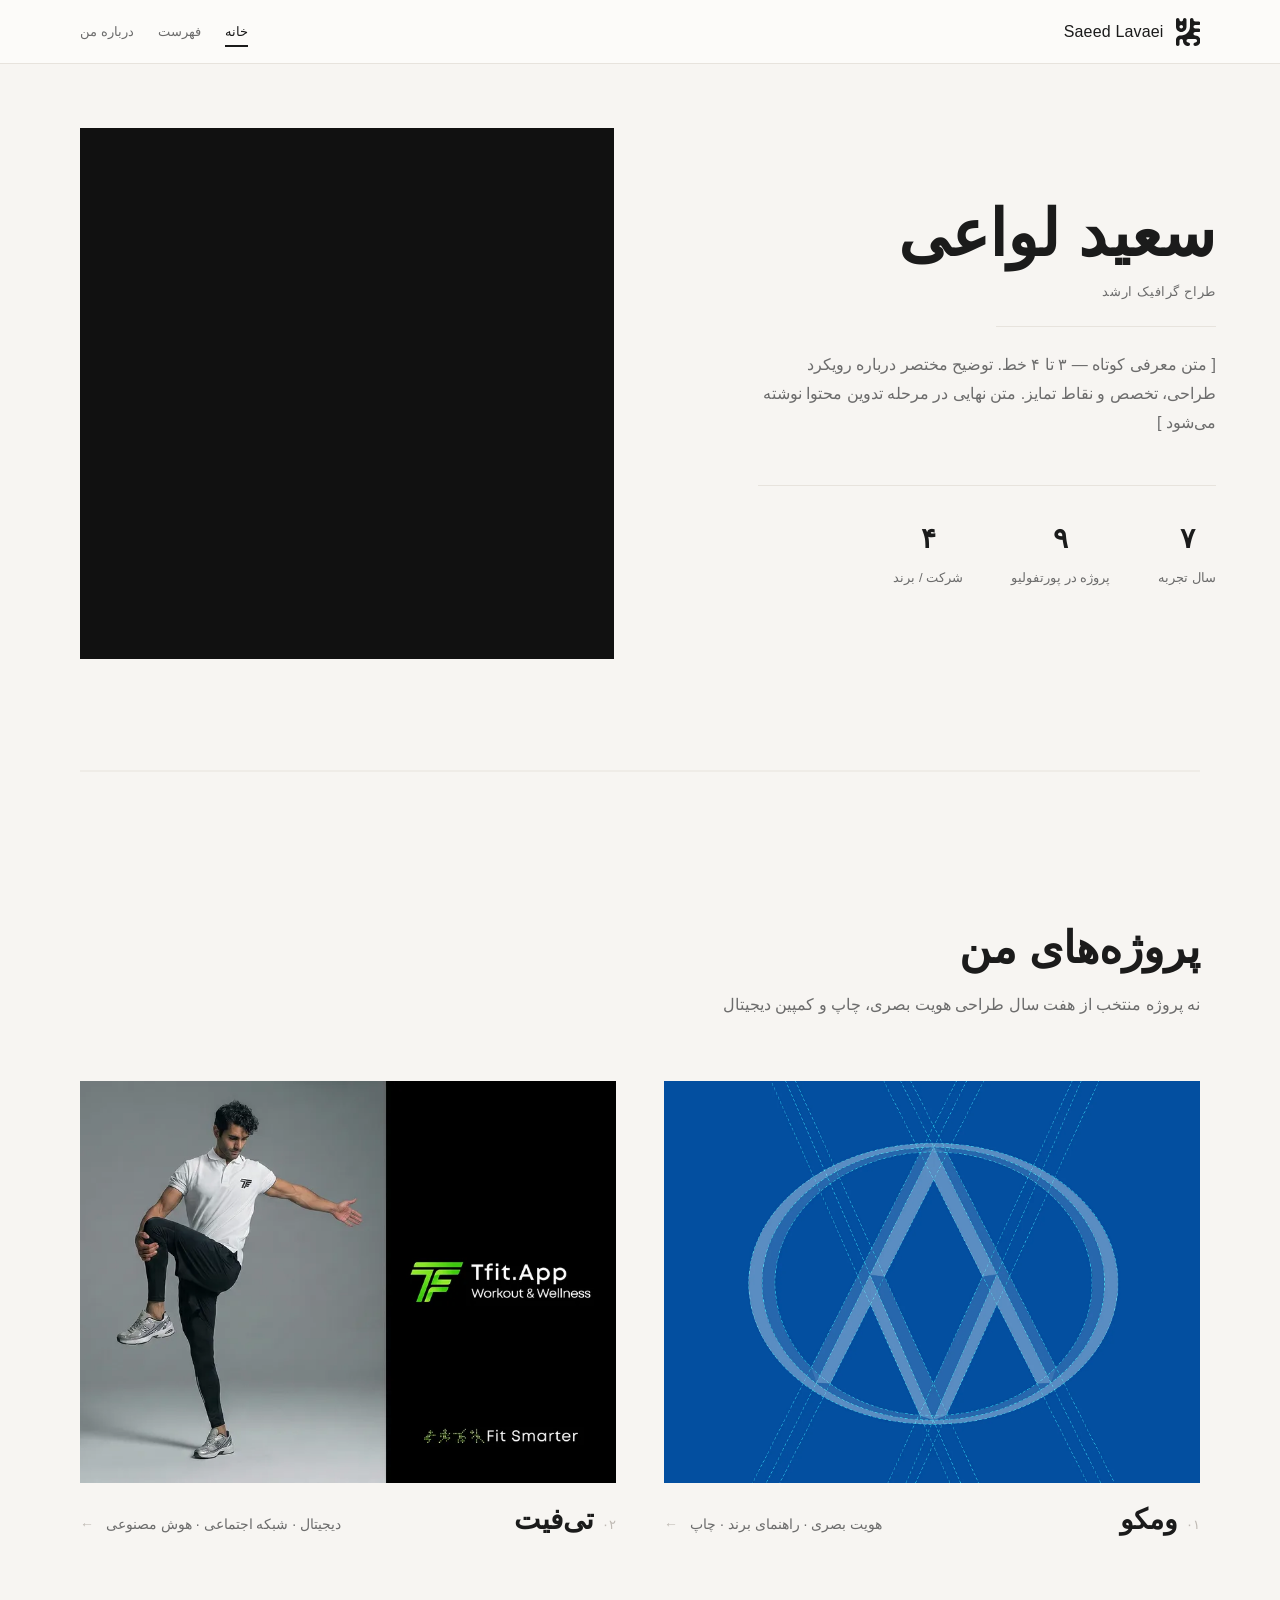
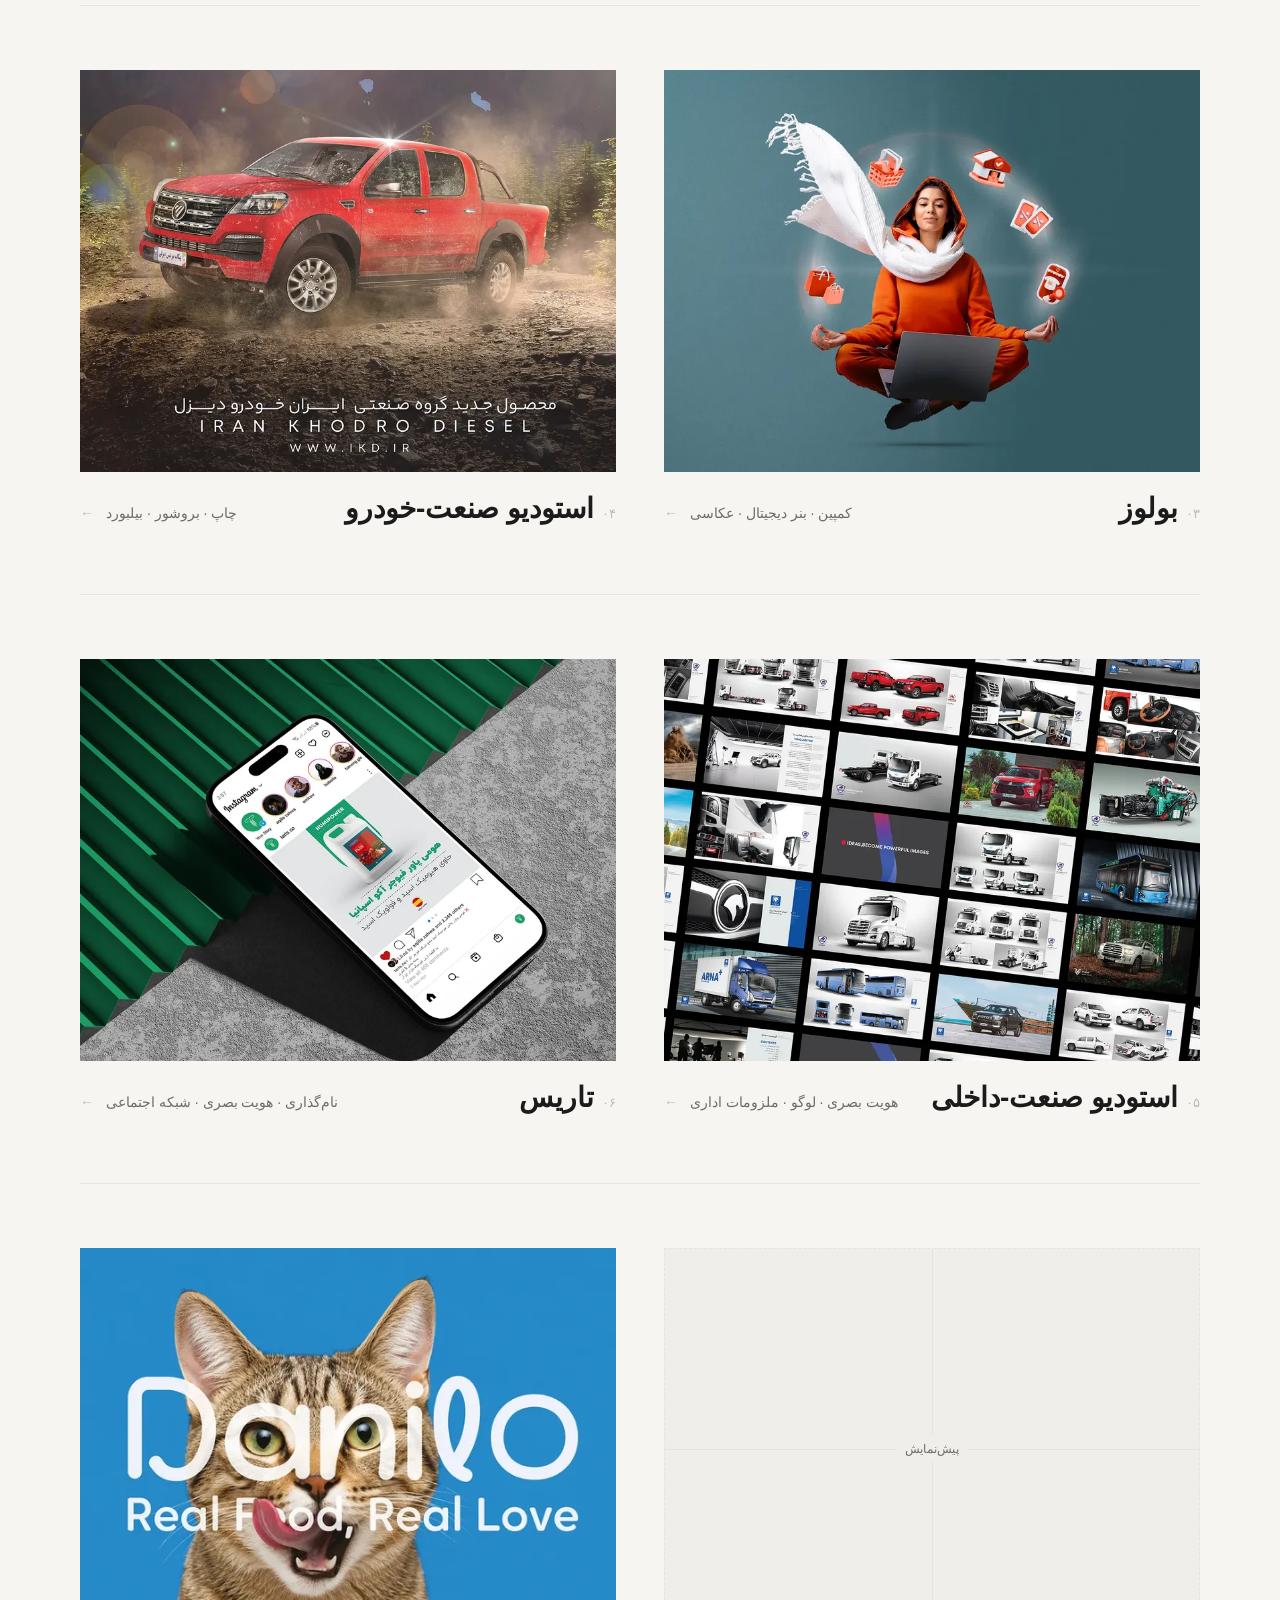
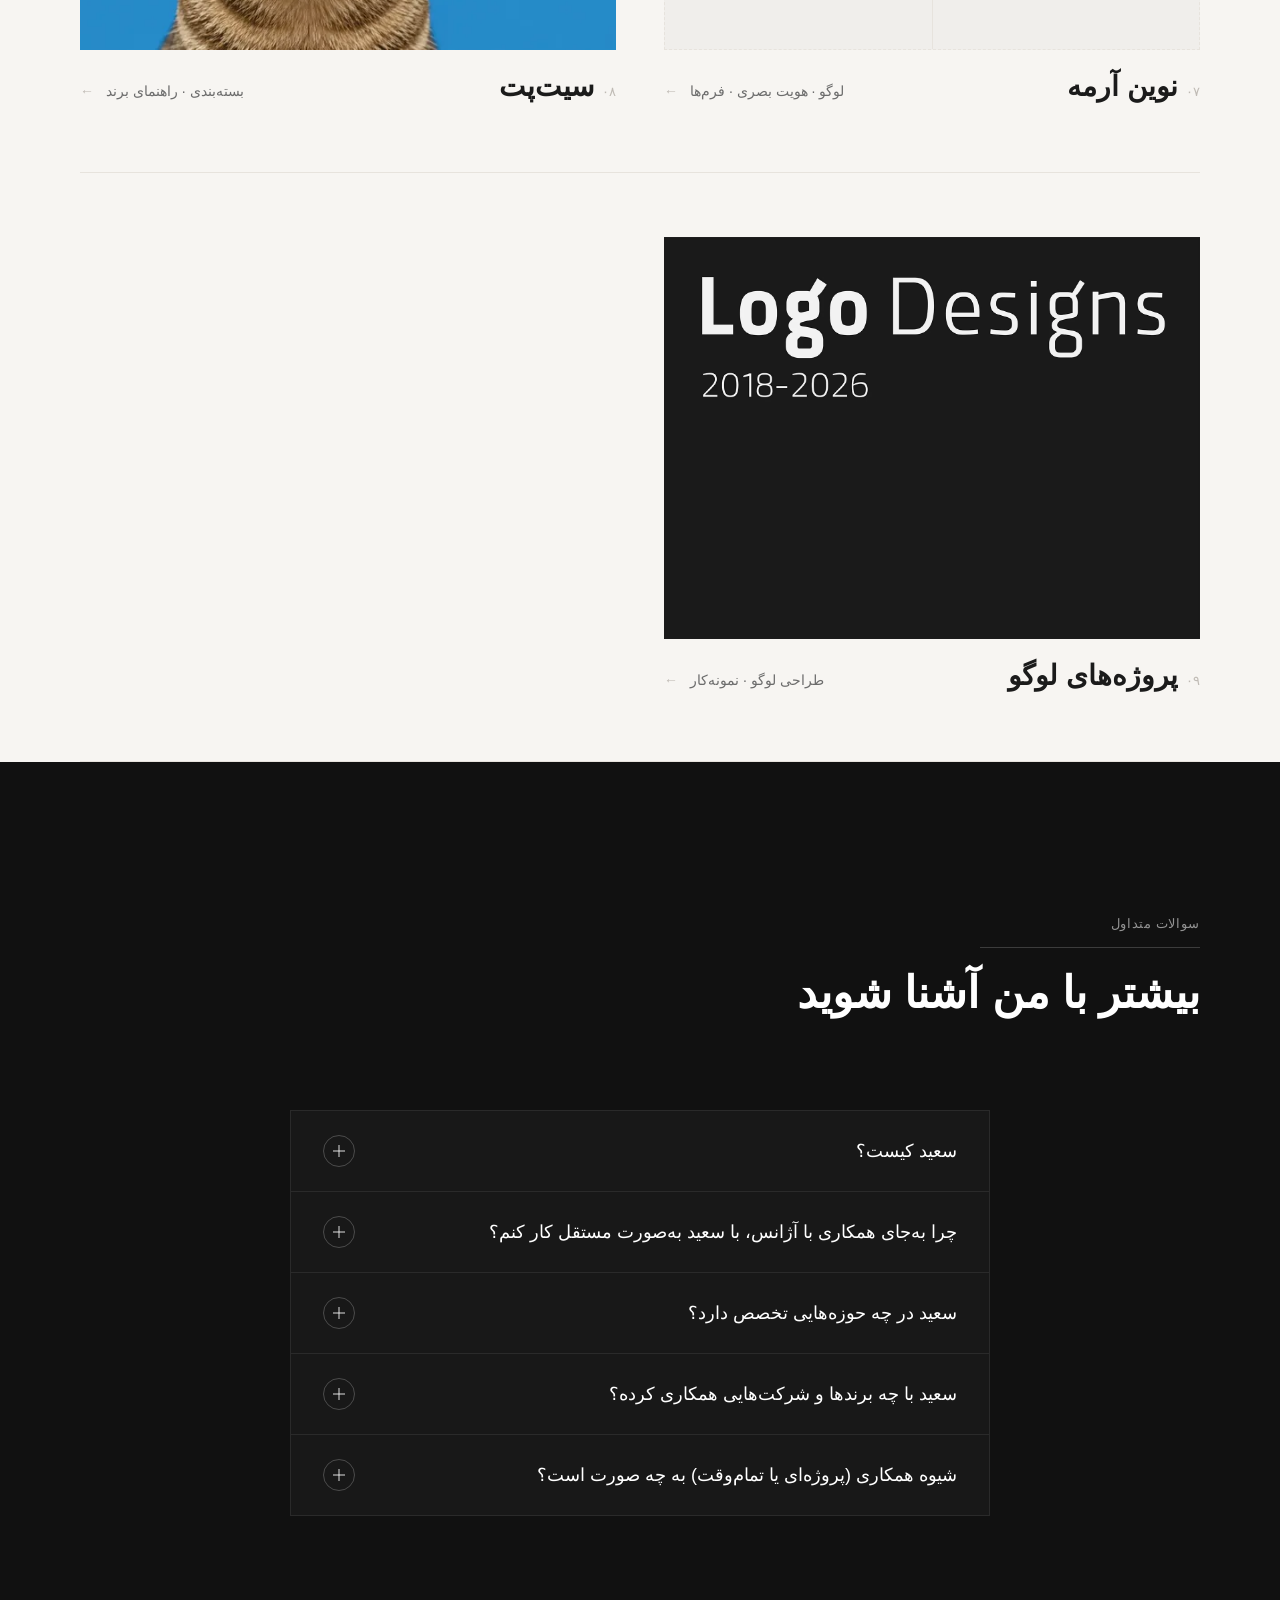
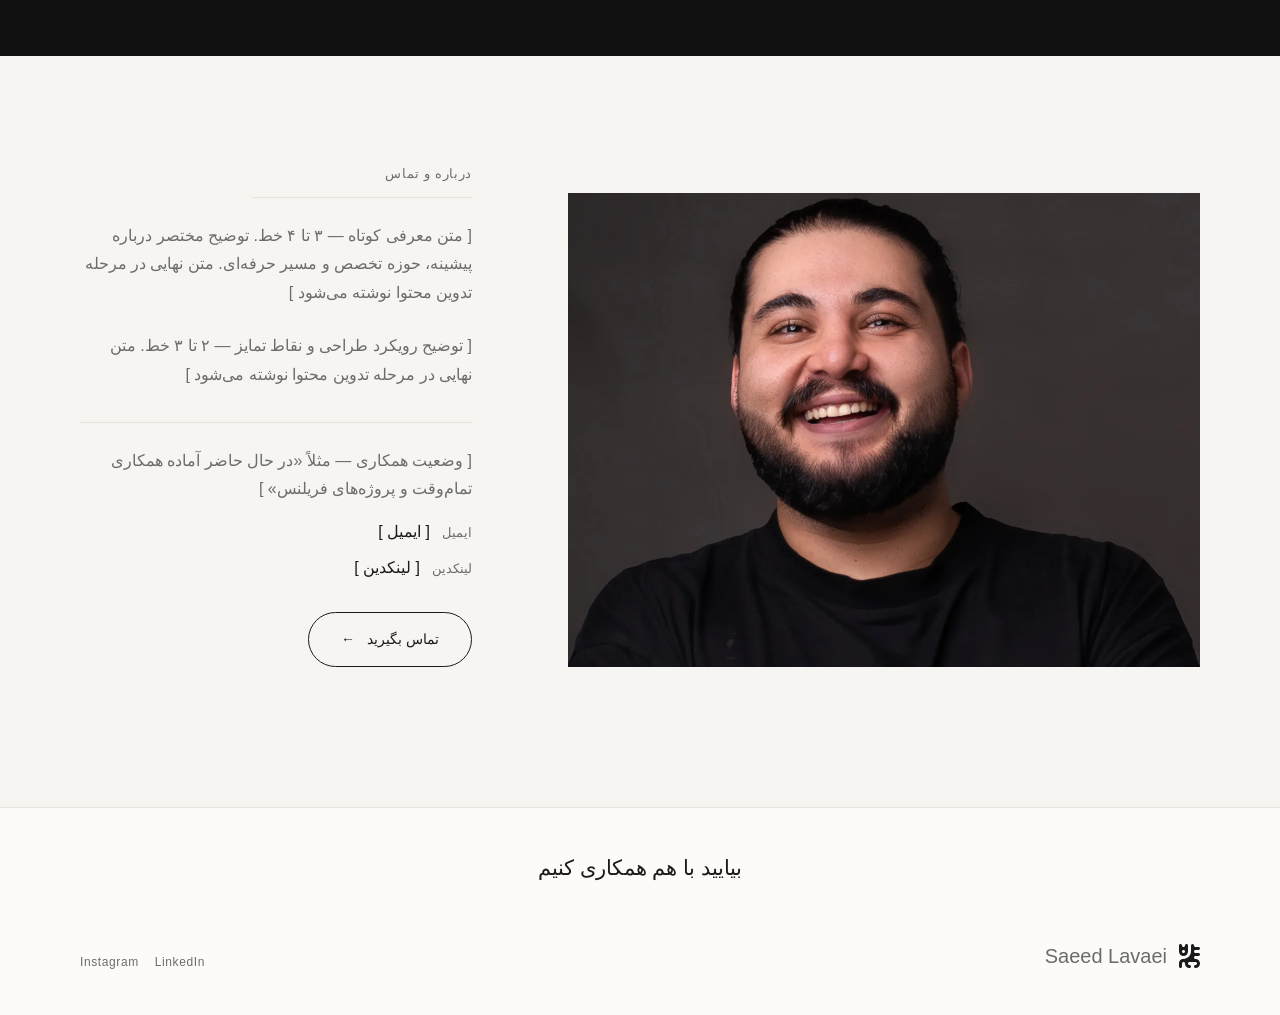
==== index.html @ a0280abe "Integrate Boolooz — Main Banners category: 6-cell static gallery (no slider), hero image, Project In" ====
<!DOCTYPE html>
<html lang="fa" dir="rtl">
<head>
<meta charset="UTF-8">
<meta name="viewport" content="width=device-width, initial-scale=1.0">
<title>سعید لواعی — طراح گرافیک ارشد</title>
<meta name="description" content="پورتفولیوی سعید لواعی، طراح گرافیک ارشد — هویت بصری، چاپ و طراحی دیجیتال">
<link rel="stylesheet" href="styles.css">
</head>
<body data-page="home">

<!-- ============ NAV (injected by nav.js) ============ -->
<div id="site-nav"></div>

<!-- ============ HERO ============ -->
<section class="hero" id="hero">
  <div class="hero__grid">

    <div class="hero__illu-col" data-reveal>
      <video class="hero__video" src="assets/video/hero-character.mp4" autoplay muted loop playsinline></video>
    </div>

    <div class="hero__content-col">
      <h1 class="hero__name" data-reveal>سعید لواعی</h1>
      <p class="hero__eyebrow" data-reveal>طراح گرافیک ارشد</p>
      <div class="hero__deco-line" data-reveal></div>
      <p class="hero__bio" data-reveal>[ متن معرفی کوتاه — ۳ تا ۴ خط. توضیح مختصر درباره رویکرد طراحی، تخصص و نقاط تمایز. متن نهایی در مرحله تدوین محتوا نوشته می‌شود ]</p>
      <div class="hero__rule" data-reveal></div>
      <div class="hero__stats" data-reveal>
        <div class="hero__stat">
          <span class="hero__stat-num" data-count-to="7">۷</span>
          <span class="hero__stat-label">سال تجربه</span>
        </div>
        <div class="hero__stat">
          <span class="hero__stat-num" data-count-to="9">۹</span>
          <span class="hero__stat-label">پروژه در پورتفولیو</span>
        </div>
        <div class="hero__stat">
          <span class="hero__stat-num" data-count-to="4">۴</span>
          <span class="hero__stat-label">شرکت / برند</span>
        </div>
      </div>
    </div>
  </div>
</section>

<div class="section-divider section-divider--tight section-divider--accent"></div>

<!-- ============ PROJECT INDEX ============
     Stage 2: paired 2-up thumbnail grid, built from the
     PROJECTS array at the bottom of the page (single source
     of truth, shared with future case-study prev/next nav). -->
<section class="project-index" id="index">

  <div class="index-intro">
    <h2 class="index-intro__title" data-reveal>پروژه‌های من</h2>
    <p class="index-intro__desc" data-reveal>نه پروژه منتخب از هفت سال طراحی هویت بصری، چاپ و کمپین دیجیتال</p>
  </div>

  <div class="index-grid" id="index-grid"></div>

</section>

<!-- Case studies 2–9 will get their own dedicated pages as they're
     built (VAMCO is done — see vamco.html). Home page stays
     Hero → Project Index → FAQ → About & Contact. -->

<!-- ============ FAQ / "GET TO KNOW ME" ============
     New section, added per Saeed's reference (a black FAQ
     accordion seen on another portfolio). Black background —
     same intentional palette exception as case-study heroes —
     so no section-divider hairline before/after; the color
     shift itself marks the boundary. Single-item-open accordion,
     behavior driven by interactions.js (.faq__list). Questions
     and answers below are DRAFT placeholder copy for Saeed's
     review at the content-writing stage — not final. -->
<section class="faq" id="faq">

  <div class="faq__intro">
    <p class="hero__eyebrow" data-reveal>سوالات متداول</p>
    <div class="hero__deco-line" data-reveal></div>
    <h2 class="faq__title" data-reveal>بیشتر با من آشنا شوید</h2>
  </div>

  <div class="faq__list">

    <div class="faq__item" data-reveal>
      <button class="faq__question" type="button" aria-expanded="false">
        <span>سعید کیست؟</span>
        <span class="faq__icon" aria-hidden="true"></span>
      </button>
      <div class="faq__answer-wrap">
        <div class="faq__answer-inner">
          <p class="faq__answer">[ متن نمونه پاسخ — ۲ تا ۳ خط. متن نهایی در مرحله تدوین محتوا نوشته می‌شود ]</p>
        </div>
      </div>
    </div>

    <div class="faq__item" data-reveal>
      <button class="faq__question" type="button" aria-expanded="false">
        <span>چرا به‌جای همکاری با آژانس، با سعید به‌صورت مستقل کار کنم؟</span>
        <span class="faq__icon" aria-hidden="true"></span>
      </button>
      <div class="faq__answer-wrap">
        <div class="faq__answer-inner">
          <p class="faq__answer">[ متن نمونه پاسخ — ۲ تا ۳ خط. متن نهایی در مرحله تدوین محتوا نوشته می‌شود ]</p>
        </div>
      </div>
    </div>

    <div class="faq__item" data-reveal>
      <button class="faq__question" type="button" aria-expanded="false">
        <span>سعید در چه حوزه‌هایی تخصص دارد؟</span>
        <span class="faq__icon" aria-hidden="true"></span>
      </button>
      <div class="faq__answer-wrap">
        <div class="faq__answer-inner">
          <p class="faq__answer">[ متن نمونه پاسخ — ۲ تا ۳ خط. متن نهایی در مرحله تدوین محتوا نوشته می‌شود ]</p>
        </div>
      </div>
    </div>

    <div class="faq__item" data-reveal>
      <button class="faq__question" type="button" aria-expanded="false">
        <span>سعید با چه برندها و شرکت‌هایی همکاری کرده؟</span>
        <span class="faq__icon" aria-hidden="true"></span>
      </button>
      <div class="faq__answer-wrap">
        <div class="faq__answer-inner">
          <p class="faq__answer">[ متن نمونه پاسخ — ۲ تا ۳ خط. متن نهایی در مرحله تدوین محتوا نوشته می‌شود ]</p>
        </div>
      </div>
    </div>

    <div class="faq__item" data-reveal>
      <button class="faq__question" type="button" aria-expanded="false">
        <span>شیوه همکاری (پروژه‌ای یا تمام‌وقت) به چه صورت است؟</span>
        <span class="faq__icon" aria-hidden="true"></span>
      </button>
      <div class="faq__answer-wrap">
        <div class="faq__answer-inner">
          <p class="faq__answer">[ متن نمونه پاسخ — ۲ تا ۳ خط. متن نهایی در مرحله تدوین محتوا نوشته می‌شود ]</p>
        </div>
      </div>
    </div>

  </div>

</section>

<!-- ============ ABOUT & CONTACT ============
     Legacy proportions — Stage 2 adjusts sizing per the new
     Figma frame. Old page-specific closing band removed —
     footer is now shared (see #site-footer at the bottom). -->
<section class="about" id="about">
  <div class="about__inner">

    <div class="about__content-col">
      <p class="hero__eyebrow" data-reveal>درباره و تماس</p>
      <div class="hero__deco-line" data-reveal></div>

      <p class="about__text about__text--first" data-reveal>[ متن معرفی کوتاه — ۳ تا ۴ خط. توضیح مختصر درباره پیشینه، حوزه تخصص و مسیر حرفه‌ای. متن نهایی در مرحله تدوین محتوا نوشته می‌شود ]</p>

      <p class="about__text" data-reveal>[ توضیح رویکرد طراحی و نقاط تمایز — ۲ تا ۳ خط. متن نهایی در مرحله تدوین محتوا نوشته می‌شود ]</p>

      <div class="about__rule" data-reveal></div>

      <p class="about__text" data-reveal>[ وضعیت همکاری — مثلاً «در حال حاضر آماده همکاری تمام‌وقت و پروژه‌های فریلنس» ]</p>

      <div class="about__contact-row" data-reveal>
        <span class="about__contact-label">ایمیل</span>
        <span class="about__contact-value">[ ایمیل ]</span>
      </div>
      <div class="about__contact-row" data-reveal>
        <span class="about__contact-label">لینکدین</span>
        <span class="about__contact-value">[ لینکدین ]</span>
      </div>

      <a href="#" class="hero__cta" data-reveal>
        <span>تماس بگیرید</span>
        <span class="hero__cta-arrow">←</span>
      </a>
    </div>

    <div class="about__photo-col" data-reveal>
      <img src="assets/img/about-portrait.webp" alt="پرتره سعید لواعی">
    </div>

  </div>
</section>

<!-- ============ FOOTER (shared, injected by footer.js) ============ -->
<div id="site-footer"></div>

<script src="nav.js"></script>
<script src="footer.js"></script>
<script>
/* =========================================================
   PROJECT INDEX — Stage 2: paired 2-up thumbnail grid.
   Single source of truth for project data, shared with the
   future case-study prev/next nav (Stage 3+). Grouped two at
   a time into rows; odd project count (9) means the last row
   gets one item, placed in the first (rightmost, under RTL)
   grid column via .index-row--single.
   ========================================================= */
const PROJECTS = [
  { num: '۰۱', name: 'ومکو', cats: 'هویت بصری · راهنمای برند · چاپ', thumb: 'assets/img/vamco-thumb.webp', href: 'vamco.html' },
  { num: '۰۲', name: 'تی‌فیت', cats: 'دیجیتال · شبکه اجتماعی · هوش مصنوعی', thumb: 'assets/img/tfit-thumb.webp', href: 'tfit.html' },
  { num: '۰۳', name: 'بولوز', cats: 'کمپین · بنر دیجیتال · عکاسی', thumb: 'assets/img/boolooz-thumb.webp', href: 'boolooz.html' },
  { num: '۰۴', name: 'استودیو صنعت-خودرو', cats: 'چاپ · بروشور · بیلبورد', thumb: 'assets/img/automotive-thumb.webp', href: 'automotive.html' },
  { num: '۰۵', name: 'استودیو صنعت-داخلی', cats: 'هویت بصری · لوگو · ملزومات اداری', thumb: 'assets/img/sharif-internal-thumb.webp', href: 'sharif-internal.html' },
  { num: '۰۶', name: 'تاریس', cats: 'نام‌گذاری · هویت بصری · شبکه اجتماعی', thumb: 'assets/img/taris-thumb.webp', href: 'taris.html' },
  { num: '۰۷', name: 'نوین آرمه', cats: 'لوگو · هویت بصری · فرم‌ها', href: 'novin-armeh.html' },
  { num: '۰۸', name: 'سیت‌پت', cats: 'بسته‌بندی · راهنمای برند', thumb: 'assets/img/sitpet-thumb.webp', href: 'sitpet.html' },
  { num: '۰۹', name: 'پروژه‌های لوگو', cats: 'طراحی لوگو · نمونه‌کار', thumb: 'assets/img/logo-portfolio-thumb.webp', href: 'logo-portfolio.html' },
];

function renderIndexItem(p, posInRow) {
  const thumbInner = p.thumb
    ? `<img src="${p.thumb}" alt="">`
    : `<div class="placeholder"><span class="placeholder__label">پیش‌نمایش</span></div>`;
  const item = document.createElement('a');
  item.href = p.href;
  item.className = 'index-item';
  item.setAttribute('data-reveal', '');
  item.style.transitionDelay = (posInRow * 90) + 'ms';
  item.innerHTML = `
    <div class="index-item__thumb-wrap">${thumbInner}</div>
    <div class="index-item__meta">
      <div class="index-item__name-block">
        <span class="index-item__num">${p.num}</span>
        <span class="index-item__name">${p.name}</span>
      </div>
      <div class="index-item__cats">
        <span>${p.cats}</span>
        <span class="index-item__arrow">←</span>
      </div>
    </div>
  `;
  item.addEventListener('click', (e) => {
    if (p.href === '#') e.preventDefault();
  });
  return item;
}

const gridEl = document.getElementById('index-grid');
for (let i = 0; i < PROJECTS.length; i += 2) {
  const pair = PROJECTS.slice(i, i + 2);
  const row = document.createElement('div');
  row.className = 'index-row' + (pair.length === 1 ? ' index-row--single' : '');
  pair.forEach((p, posInRow) => row.appendChild(renderIndexItem(p, posInRow)));
  gridEl.appendChild(row);
}
</script>
<script src="interactions.js"></script>

</body>
</html>
---- styles.css ----
/* =========================================================
   FONT — Peyda Variable (single file, weight 100–950)
   ========================================================= */
@font-face {
  font-family: 'Peyda';
  src: url('assets/fonts/PeydaWebVF.woff2') format('woff2-variations'),
       url('assets/fonts/PeydaWebVF.woff2') format('woff2');
  font-weight: 100 950;
  font-style: normal;
  font-display: swap;
}

/* =========================================================
   DESIGN TOKENS — derived from the locked Figma system.
   Motion tokens reintroduced this session (refinement pass) —
   were intentionally stripped during the multi-page pivot while
   structure/functionality took priority. Re-added now that all
   9 case studies are structurally complete and Saeed has
   approved moving into animation/interaction.
   ========================================================= */
:root {
  /* Color */
  --color-bg:            #F7F5F2; /* page background */
  --color-surface:       #FCFBF9; /* cards, nav, placeholder fill */
  --color-placeholder:   #F0EEEB; /* image/media placeholder field */
  --color-text-primary:  #1B1B1B;
  --color-text-secondary:#6C6C6C;
  --color-text-muted:    #BFBAB4; /* row numbers, faint numerals */
  --color-border:        #E7E3DD;
  --color-black:         #111111; /* case-study hero backgrounds (intentional exception) */
  --color-white:         #FFFFFF;

  /* Type */
  --font-main: 'Peyda', 'Vazirmatn', sans-serif;
  --fs-display:    4rem;      /* 64px — hero name */
  --fs-h1:         2.75rem;   /* 44px */
  --fs-h2:         1.75rem;   /* 28px — project names */
  --fs-body-lg:    1.125rem;  /* 18px */
  --fs-body:       1rem;      /* 16px */
  --fs-small:      0.875rem;  /* 14px */
  --fs-caption:    0.8125rem; /* 13px — eyebrows, nav */
  --fs-micro:      0.75rem;   /* 12px */
  --fs-tiny:       0.625rem;  /* 10px */

  --fw-regular: 400;
  --fw-medium:  500;
  --fw-semibold:600;
  --fw-bold:    700;

  --lh-tight: 1.1;
  --lh-normal: 1.5;
  --lh-loose: 1.8;

  /* Spacing scale (used for gaps, padding, section rhythm) */
  --sp-1: 4px;
  --sp-2: 8px;
  --sp-3: 12px;
  --sp-4: 16px;
  --sp-5: 24px;
  --sp-6: 32px;
  --sp-7: 48px;
  --sp-8: 64px;
  --sp-9: 96px;
  --sp-10: 140px;   /* default breathing room between major sections */
  --sp-10-tight: 96px; /* reduced variant, e.g. list-style sections */

  /* Radius — set to 0 sitewide per Saeed's direction (square edges
     everywhere, especially image/media containers). Tokens kept
     (rather than deleted) so every consumer — hero panel, index
     thumbnails, about photo, gallery cells, related/category cards,
     FAQ container — still reads from one source of truth if this
     ever needs to change again. Fully circular/pill elements (CTA
     buttons, slider dots, FAQ icon, AUTO chip) are NOT driven by
     these tokens — they use explicit 999px/50% values, a different
     UI idiom (buttons/indicators, not card corners), and are
     intentionally left untouched. */
  --radius-lg: 0px;
  --radius-md: 0px;
  --radius-sm: 0px;

  /* Motion */
  --ease-out: cubic-bezier(0.16, 1, 0.3, 1);
  --dur-fast: 200ms;
  --dur-base: 400ms;
  --dur-slow: 700ms;

  /* Layout */
  --nav-h: 64px;
  --content-max: 1440px;
  --margin-x: 80px;
}

@media (prefers-reduced-motion: reduce) {
  :root { --dur-fast: 0ms; --dur-base: 0ms; --dur-slow: 0ms; }
}

/* =========================================================
   RESET
   ========================================================= */
*, *::before, *::after { box-sizing: border-box; }
html { scroll-behavior: smooth; }
@media (prefers-reduced-motion: reduce) { html { scroll-behavior: auto; } }

body {
  margin: 0;
  background: var(--color-bg);
  color: var(--color-text-primary);
  font-family: var(--font-main);
  font-weight: var(--fw-regular);
  line-height: var(--lh-normal);
  -webkit-font-smoothing: antialiased;
}

img, svg, video { display: block; max-width: 100%; }
button { font-family: inherit; cursor: pointer; }
a { color: inherit; text-decoration: none; }

/* visible keyboard focus everywhere — accessibility floor */
:focus-visible {
  outline: 2px solid var(--color-text-primary);
  outline-offset: 3px;
}

.container {
  max-width: var(--content-max);
  margin-inline: auto;
  padding-inline: var(--margin-x);
}

/* =========================================================
   NAV — fixed, shared across every page (injected by nav.js)
   ========================================================= */
.nav {
  position: fixed;
  inset-inline: 0;
  top: 0;
  height: var(--nav-h);
  background: var(--color-surface);
  border-bottom: 1px solid var(--color-border);
  z-index: 100;
  /* Scroll-awareness (animation depth pass): border-bottom stays
     constant at all times — it already provides resting-state
     separation on every page, including case-study pages with a
     black hero directly beneath the nav — only a soft drop shadow
     is added once scrolled, toggled via .is-scrolled in nav.js.
     Contrast never changes, just depth. */
  transition: box-shadow var(--dur-base) var(--ease-out);
}
.nav.is-scrolled {
  box-shadow: 0 12px 24px -16px rgba(17, 17, 17, 0.18);
}
.nav__inner {
  max-width: var(--content-max);
  margin-inline: auto;
  padding-inline: var(--margin-x);
  height: 100%;
  display: flex;
  align-items: center;
  justify-content: space-between;
  /* Lock physical order (lang left, logo right) — RTL flex would
     otherwise reverse DOM order and swap these. Text inside stays RTL. */
  direction: ltr;
}
.nav__logo {
  display: flex;
  align-items: center;
  gap: var(--sp-3);
  color: var(--color-text-primary);
  /* Defensive: keeps the logo pinned right even when .nav__links is
     hidden on mobile (space-between with a single remaining flex
     item would otherwise collapse it to the left edge). Harmless
     on desktop where space-between already puts it there. */
  margin-inline-start: auto;
}
.nav__logo svg { height: 28px; width: auto; }
.nav__logo-name {
  font-family: 'Inter', 'Arial', sans-serif;
  font-size: var(--fs-body);
  font-weight: var(--fw-medium);
  letter-spacing: 0.01em;
  white-space: nowrap;
}
.nav__links {
  display: flex;
  gap: var(--sp-5);
  list-style: none;
  margin: 0; padding: 0;
  font-size: var(--fs-caption);
  font-weight: var(--fw-medium);
  color: var(--color-text-secondary);
  direction: rtl; /* restore correct reading order for the Persian labels */
}
.nav__links a {
  position: relative;
  transition: color var(--dur-fast) var(--ease-out);
}
.nav__links a:hover { color: var(--color-text-primary); }
/* Active-section indicator (animation depth pass) — underline, driven
   by scroll-spy in nav.js on the Home page only. Also appears on
   hover everywhere (including case-study pages, where it's just a
   hover cue since there's no section to spy on) for one consistent
   underline language. */
.nav__links a::after {
  content: "";
  position: absolute;
  right: 0;
  left: 0;
  bottom: -8px;
  height: 2px;
  background: var(--color-text-primary);
  transform: scaleX(0);
  transform-origin: center;
  transition: transform var(--dur-base) var(--ease-out);
}
.nav__links a:hover::after,
.nav__links a.is-active::after {
  transform: scaleX(1);
}
.nav__links a.is-active { color: var(--color-text-primary); }

/* =========================================================
   SECTION DIVIDER — breathing room between major sections.
   Ghost-number wayfinding variant removed (was unused, tied
   to the old animation-era wayfinding idea).
   ========================================================= */
.section-divider {
  height: var(--sp-10);
  background: var(--color-bg);
  position: relative;
}
.section-divider--tight { height: var(--sp-10-tight); }
/* --accent previously washed from --color-bg to --color-border via a
   linear-gradient, creating a visible shadow band at the Hero→Index
   and Index→About boundaries. Removed per Saeed — page background
   now stays fully uniform (--color-bg) across Hero/Index/About; only
   the thin 1px hairline below marks the boundary. */
.section-divider--accent::before {
  content: "";
  position: absolute;
  left: var(--margin-x);
  right: var(--margin-x);
  top: 50%;
  height: 1px;
  background: var(--color-border);
  transform: translateY(-50%);
}

/* =========================================================
   HERO — Stage 2 rebuild per the new Figma export ("Home
   page" frame). Two real changes from the old full-viewport
   version: (1) fixed compact height instead of 100vh — this
   is now one section among several on a normal scrolling
   page, not a full-screen intro slide; (2) the illustration
   is a CONTAINED, rounded, inset panel (matches the card
   language used everywhere else — project thumbnails, About
   photo — instead of the old edge-to-edge full-bleed dark
   panel. No CTA button here anymore (dropped per Saeed —
   Project Index and nav links already provide the way in).
   Text order also flipped: name leads, small role label sits
   under it (not above), confirmed against the export.
   ========================================================= */
.hero {
  position: relative;
  padding-top: var(--nav-h);
  height: 723px;
  background: var(--color-bg);
  overflow: hidden;
}
.hero__grid {
  display: grid;
  grid-template-columns: 48% 1fr;
  column-gap: var(--sp-8);
  align-items: center;
  height: calc(723px - var(--nav-h));
  direction: ltr;
}
.hero__illu-col {
  position: relative;
  height: calc(100% - var(--sp-8) * 2);
  margin-inline-start: var(--margin-x);
  border-radius: var(--radius-lg);
  background: var(--color-black);
  overflow: hidden;
}
.hero__video { position: absolute; inset: 0; width: 100%; height: 100%; object-fit: cover; }

.hero__content-col {
  display: flex;
  flex-direction: column;
  align-items: flex-start;
  padding-inline-end: var(--margin-x);
  padding-inline-start: max(var(--sp-8), calc((100vw - var(--content-max)) / 2 + var(--margin-x)));
  text-align: right;
  direction: rtl;
}
.hero__name { font-size: var(--fs-display); font-weight: var(--fw-bold); line-height: var(--lh-tight); margin: 0; }
.hero__eyebrow { margin-top: var(--sp-3); font-size: var(--fs-caption); font-weight: var(--fw-medium); color: var(--color-text-secondary); letter-spacing: 0.05em; }
.hero__deco-line { width: 100%; max-width: 220px; height: 1px; background: var(--color-border); margin: var(--sp-3) 0 0 auto; }
.hero__bio { margin-top: var(--sp-5); max-width: 460px; font-size: var(--fs-body); line-height: var(--lh-loose); color: var(--color-text-secondary); }
.hero__rule { width: 100%; max-width: 460px; height: 1px; background: var(--color-border); margin-top: var(--sp-6); }

.hero__cta {
  display: inline-flex;
  align-items: center;
  gap: var(--sp-3);
  padding: var(--sp-4) var(--sp-6);
  background: transparent;
  border: 1px solid var(--color-text-primary);
  border-radius: 999px;
  font-size: var(--fs-small);
  font-weight: var(--fw-medium);
  color: var(--color-text-primary);
  margin-top: var(--sp-6);
  transition: background var(--dur-fast) var(--ease-out), color var(--dur-fast) var(--ease-out);
}
.hero__cta:hover { background: var(--color-text-primary); color: var(--color-white); }
.hero__cta-arrow { display: inline-flex; }

.hero__stats { display: flex; justify-content: flex-start; gap: var(--sp-7); margin-top: var(--sp-6); width: 100%; max-width: 460px; }
.hero__stat { text-align: center; }
.hero__stat-num { display: block; font-size: var(--fs-h2); font-weight: var(--fw-bold); }
.hero__stat-label { display: block; margin-top: var(--sp-2); font-size: var(--fs-caption); color: var(--color-text-secondary); }

@media (max-width: 900px) {
  .hero { height: auto; }
  .hero__grid { grid-template-columns: 1fr; height: auto; padding-block: var(--sp-6); }
  .hero__illu-col { height: 320px; margin: 0 var(--sp-5); }
  .hero__content-col { text-align: center; align-items: center; padding: var(--sp-7) var(--sp-5) 0; }
  .hero__deco-line, .hero__bio, .hero__rule, .hero__stats { margin-inline: auto; }
  .nav__links { display: none; }
  :root { --margin-x: 24px; }
}

/* =========================================================
   SCROLL REVEAL — reintroduced this session. Elements marked
   [data-reveal] fade/slide up once, the first time they enter
   the viewport (driven by interactions.js). Repeating groups
   (category cards, gallery cells, related cards) get a light
   staggered delay via nth-child below, rather than needing
   per-item inline delays authored into every HTML file.
   ========================================================= */
[data-reveal] {
  opacity: 0;
  transform: translateY(14px);
  transition: opacity var(--dur-slow) var(--ease-out), transform var(--dur-slow) var(--ease-out);
}
[data-reveal].is-visible { opacity: 1; transform: translateY(0); }

.case-categories__grid > [data-reveal]:nth-child(1) { transition-delay: 0ms; }
.case-categories__grid > [data-reveal]:nth-child(2) { transition-delay: 80ms; }
.case-categories__grid > [data-reveal]:nth-child(3) { transition-delay: 160ms; }
.case-related__grid > [data-reveal]:nth-child(1) { transition-delay: 0ms; }
.case-related__grid > [data-reveal]:nth-child(2) { transition-delay: 80ms; }
.case-related__grid > [data-reveal]:nth-child(3) { transition-delay: 160ms; }
.case-gallery__grid > [data-reveal]:nth-child(1) { transition-delay: 0ms; }
.case-gallery__grid > [data-reveal]:nth-child(2) { transition-delay: 50ms; }
.case-gallery__grid > [data-reveal]:nth-child(3) { transition-delay: 100ms; }
.case-gallery__grid > [data-reveal]:nth-child(4) { transition-delay: 150ms; }
.case-gallery__grid > [data-reveal]:nth-child(5) { transition-delay: 200ms; }
.case-gallery__grid > [data-reveal]:nth-child(6) { transition-delay: 250ms; }
.case-gallery__grid > [data-reveal]:nth-child(7) { transition-delay: 300ms; }
.case-gallery__grid > [data-reveal]:nth-child(8) { transition-delay: 350ms; }
.case-gallery__grid > [data-reveal]:nth-child(9) { transition-delay: 400ms; }
.case-gallery__grid > [data-reveal]:nth-child(10) { transition-delay: 450ms; }
.case-gallery__grid > [data-reveal]:nth-child(11) { transition-delay: 500ms; }
.case-gallery__grid > [data-reveal]:nth-child(12) { transition-delay: 550ms; }
.case-gallery__grid > [data-reveal]:nth-child(13) { transition-delay: 600ms; }
.case-gallery__grid > [data-reveal]:nth-child(14) { transition-delay: 650ms; }
.case-gallery__grid > [data-reveal]:nth-child(15) { transition-delay: 700ms; }
.case-gallery__grid > [data-reveal]:nth-child(16) { transition-delay: 750ms; }

/* =========================================================
   HOVER MEDIA ZOOM — subtle scale-up on the image/placeholder
   fill inside any browsable card. Works identically on live
   <img> and placeholder divs, so it already looks right and
   needs no changes once real assets replace placeholders.
   ========================================================= */
.index-item__thumb-wrap img, .index-item__thumb-wrap .placeholder,
.case-gallery__cell img, .case-gallery__cell .placeholder,
.case-related__card img, .case-related__card .placeholder {
  transition: transform var(--dur-slow) var(--ease-out);
}
.index-item:hover .index-item__thumb-wrap img, .index-item:hover .index-item__thumb-wrap .placeholder,
.case-gallery__cell:hover img, .case-gallery__cell:hover .placeholder,
.case-related__card:hover img, .case-related__card:hover .placeholder {
  transform: scale(1.035);
}
.index-item__name, .index-item__arrow { transition: color var(--dur-fast) var(--ease-out); }
.case-categories__card {
  transition: border-color var(--dur-fast) var(--ease-out),
              transform var(--dur-base) var(--ease-out),
              box-shadow var(--dur-base) var(--ease-out);
}
.case-categories__card:hover {
  border-color: var(--color-text-primary);
  transform: translateY(-4px);
  box-shadow: 0 12px 24px -14px rgba(17, 17, 17, 0.16);
}

/* Gallery cells (animation depth pass) — soft lift + shadow, layered
   with the existing image-zoom above. Applies identically to flat
   .case-gallery grids and per-category grids (same class, reused),
   including slider cells — the lift pairs naturally with the
   existing pause-on-hover behavior. */
.case-gallery__cell {
  transition: transform var(--dur-base) var(--ease-out),
              box-shadow var(--dur-base) var(--ease-out);
}
.case-gallery__cell:hover {
  transform: translateY(-4px);
  box-shadow: 0 16px 32px -18px rgba(17, 17, 17, 0.2);
}

/* =========================================================
   PLACEHOLDER — generic media placeholder (crosshair + label)
   ========================================================= */
.placeholder {
  position: relative;
  background: var(--color-placeholder);
  border: 1px dashed var(--color-border);
  display: flex;
  align-items: center;
  justify-content: center;
  overflow: hidden;
}
.placeholder::before, .placeholder::after { content: ""; position: absolute; background: var(--color-border); }
.placeholder::before { top: 0; bottom: 0; left: 50%; width: 1px; }
.placeholder::after   { left: 0; right: 0; top: 50%; height: 1px; }
.placeholder__label {
  position: relative;
  z-index: 1;
  font-size: var(--fs-micro);
  color: var(--color-text-secondary);
  background: var(--color-placeholder);
  padding: var(--sp-1) var(--sp-2);
  text-align: center;
}
.placeholder--on-dark { background: rgba(255,255,255,0.04); border-color: rgba(255,255,255,0.18); }
.placeholder--on-dark::before, .placeholder--on-dark::after { background: rgba(255,255,255,0.18); }
.placeholder--on-dark .placeholder__label { color: rgba(255,255,255,0.55); background: transparent; }

/* =========================================================
   PROJECT INDEX — Stage 2 rebuild. Replaces the old full-width
   row-list (image only on hover) with the new paired 2-up
   thumbnail grid confirmed against the "Home page" Figma
   export: every project gets a real, always-visible 632×474
   thumbnail (matching the card language used everywhere else
   on the site — same size as the About photo), with its
   name/number + category tags directly underneath. No more
   black header band — the section intro sits directly on the
   page background. 9 projects → four paired rows + one final
   single row (the odd one out), reading right-to-left in DOM
   order, no direction override needed since paired columns
   are visually interchangeable.
   ========================================================= */
.project-index { background: var(--color-bg); }

.index-intro {
  max-width: var(--content-max);
  margin-inline: auto;
  padding-inline: var(--margin-x);
  padding-block: var(--sp-9) var(--sp-7);
  text-align: right;
}
.index-intro__title { font-size: var(--fs-h1); font-weight: var(--fw-bold); margin: 0; }
.index-intro__desc {
  margin-top: var(--sp-3);
  /* BUG FIX (refinement pass): was margin-inline-start: auto, which
     in this rtl-inherited context pushed the box toward the LEFT
     edge instead of pinning it flush-right under the title — the
     exact "auto-margin on the wrong side" trap documented elsewhere
     on this site (see .case-brief__text). margin-inline-end: auto
     absorbs space on the physical-left side instead, keeping the
     box flush right. */
  margin-inline-end: auto;
  max-width: 560px;
  font-size: var(--fs-body);
  color: var(--color-text-secondary);
}

.index-grid {
  max-width: var(--content-max);
  margin-inline: auto;
  padding-inline: var(--margin-x);
  display: flex;
  flex-direction: column;
}
.index-row {
  display: grid;
  grid-template-columns: 1fr 1fr;
  gap: var(--sp-7);
  padding-block: var(--sp-8);
  border-bottom: 1px solid var(--color-border);
}
.index-row:first-child { padding-top: 0; }
.index-row--single { grid-template-columns: 1fr 1fr; }
.index-row--single .index-item { grid-column: 1; }

.index-item { display: block; }
.index-item__thumb-wrap {
  position: relative;
  aspect-ratio: 632 / 474;
  border-radius: var(--radius-md);
  overflow: hidden;
}
.index-item__thumb-wrap .placeholder,
.index-item__thumb-wrap img { position: absolute; inset: 0; width: 100%; height: 100%; object-fit: cover; }

.index-item__meta {
  margin-top: var(--sp-4);
  display: flex;
  align-items: baseline;
  justify-content: space-between;
  direction: rtl;
  gap: var(--sp-4);
}
.index-item__name-block { display: flex; align-items: baseline; gap: var(--sp-2); flex-shrink: 0; }
.index-item__num { font-size: var(--fs-caption); color: var(--color-text-muted); font-weight: var(--fw-medium); }
.index-item__name { font-size: var(--fs-h2); font-weight: var(--fw-bold); color: var(--color-text-primary); white-space: nowrap; }
.index-item__cats {
  flex: 1;
  min-width: 0;
  display: flex;
  align-items: baseline;
  justify-content: flex-end;
  gap: var(--sp-3);
  font-size: var(--fs-small);
  color: var(--color-text-secondary);
  text-align: left;
}
.index-item__arrow { flex-shrink: 0; color: var(--color-text-muted); }
.index-item:hover .index-item__name { color: var(--color-text-primary); }
.index-item:hover .index-item__arrow { color: var(--color-text-primary); }

@media (max-width: 900px) {
  .index-intro { padding-block: var(--sp-7) var(--sp-6); }
  .index-intro__title { font-size: 2.25rem; }
  .index-row { grid-template-columns: 1fr; gap: var(--sp-6); padding-block: var(--sp-6); }
  .index-row--single .index-item { grid-column: 1; }
  .index-item__cats { display: none; } /* full mobile pass reintroduces this — Stage 7 */
}

/* =========================================================
   FAQ / "GET TO KNOW ME" ACCORDION — new section, added between
   Project Index and About & Contact per Saeed's reference video
   (a black-background FAQ accordion seen on another portfolio
   site). Structure/behavior matched as closely as possible:
   single rounded container holding N stacked rows (not separate
   cards), hairline dividers between rows, single-item-open
   accordion, +/× icon rotation, smooth grid-based height
   animation (no JS height measurement). Black background — same
   intentional palette exception as case-study heroes and the
   Related-projects strip, so no section-divider hairline is
   needed before/after this section; the color shift itself marks
   the boundary (same convention used at Hero→case-hero and
   case-related→footer elsewhere in the codebase).
   Content is placeholder — draft questions written for Saeed's
   review at the content-writing stage, not final copy.
   ========================================================= */
.faq { background: var(--color-black); padding-block: var(--sp-10); }
.faq__intro {
  max-width: var(--content-max);
  margin-inline: auto;
  padding-inline: var(--margin-x);
  padding-bottom: var(--sp-7);
  text-align: right;
}
.faq__intro .hero__eyebrow { color: rgba(255,255,255,0.55); }
.faq__intro .hero__deco-line { background: rgba(255,255,255,0.18); margin-inline: 0 auto; }
.faq__title {
  margin-top: var(--sp-3);
  font-size: var(--fs-h1);
  font-weight: var(--fw-bold);
  color: var(--color-white);
}

.faq__list {
  max-width: 860px;
  margin-inline: auto;
  padding-inline: var(--margin-x);
}
.faq__item {
  background: rgba(255,255,255,0.03);
  border: 1px solid rgba(255,255,255,0.08);
}
.faq__item:first-child { border-radius: var(--radius-lg) var(--radius-lg) 0 0; }
.faq__item:last-child { border-radius: 0 0 var(--radius-lg) var(--radius-lg); }
.faq__item + .faq__item { border-top: none; }

.faq__question {
  width: 100%;
  display: flex;
  align-items: center;
  justify-content: space-between;
  gap: var(--sp-5);
  padding: var(--sp-5) var(--sp-6);
  background: none;
  border: none;
  text-align: right;
  font-family: inherit;
  font-size: var(--fs-body-lg);
  font-weight: var(--fw-medium);
  color: var(--color-white);
  transition: background var(--dur-fast) var(--ease-out);
}
.faq__item:hover .faq__question { background: rgba(255,255,255,0.02); }

.faq__icon {
  position: relative;
  flex-shrink: 0;
  width: 32px;
  height: 32px;
  border-radius: 50%;
  border: 1px solid rgba(255,255,255,0.22);
  transition: transform var(--dur-base) var(--ease-out), border-color var(--dur-base) var(--ease-out);
}
.faq__icon::before, .faq__icon::after {
  content: "";
  position: absolute;
  top: 50%; left: 50%;
  background: rgba(255,255,255,0.85);
  transition: transform var(--dur-base) var(--ease-out);
}
.faq__icon::before { width: 12px; height: 1px; transform: translate(-50%, -50%); }
.faq__icon::after { width: 1px; height: 12px; transform: translate(-50%, -50%); }
.faq__item.is-open .faq__icon { transform: rotate(45deg); border-color: rgba(255,255,255,0.4); }

/* Smooth height animation via CSS grid — 0fr → 1fr on the wrapper,
   with a single overflow:hidden child. Avoids JS scrollHeight
   measurement (fragile if answer copy changes length later). */
.faq__answer-wrap {
  display: grid;
  grid-template-rows: 0fr;
  transition: grid-template-rows var(--dur-slow) var(--ease-out);
}
.faq__answer-inner { overflow: hidden; }
.faq__answer {
  margin: 0;
  padding: 0 var(--sp-6) var(--sp-5);
  max-width: 640px;
  margin-inline-start: auto;
  font-size: var(--fs-body);
  line-height: var(--lh-loose);
  color: rgba(255,255,255,0.55);
  opacity: 0;
  transition: opacity var(--dur-fast) var(--ease-out);
}
.faq__item.is-open .faq__answer-wrap { grid-template-rows: 1fr; }
.faq__item.is-open .faq__answer { opacity: 1; transition: opacity var(--dur-base) var(--ease-out) var(--dur-fast); }

.faq__list > [data-reveal]:nth-child(1) { transition-delay: 0ms; }
.faq__list > [data-reveal]:nth-child(2) { transition-delay: 60ms; }
.faq__list > [data-reveal]:nth-child(3) { transition-delay: 120ms; }
.faq__list > [data-reveal]:nth-child(4) { transition-delay: 180ms; }
.faq__list > [data-reveal]:nth-child(5) { transition-delay: 240ms; }

@media (max-width: 900px) {
  .faq { padding-block: var(--sp-8); }
  .faq__intro, .faq__list { padding-inline: var(--sp-5); }
  .faq__title { font-size: 2.25rem; }
  .faq__question { padding: var(--sp-4) var(--sp-4); font-size: var(--fs-body); }
  .faq__answer { padding-inline: var(--sp-4); }
}

/* =========================================================
   ABOUT & CONTACT — Stage 2 recompose per the new Figma
   export. No longer a full-height 65/35 split with the photo
   stretching the whole section — content now reads as a
   compact stacked block (bio → approach → rule → availability
   → email → LinkedIn → CTA) on the right, with the portrait
   photo sized to the SAME 632×474 block used for project
   thumbnails (visual consistency with the Index grid above
   it) and bottom-aligned against the text column rather than
   spanning the full section height.
   LinkedIn line + CTA button confirmed KEPT (Saeed, this
   session) even though the Figma export didn't show them —
   don't drop these on a future Figma-vs-doc conflict without
   checking back first.
   ========================================================= */
.about { background: var(--color-bg); padding-block: var(--sp-9) var(--sp-10); }
.about__inner {
  max-width: var(--content-max);
  margin-inline: auto;
  padding-inline: var(--margin-x);
  display: grid;
  grid-template-columns: 1fr 632px;
  column-gap: var(--sp-9);
  align-items: end;
  direction: ltr;
}
.about__content-col { direction: rtl; text-align: right; }
.about__photo-col {
  position: relative;
  width: 632px;
  height: 474px;
  border-radius: var(--radius-md);
  overflow: hidden;
  background: var(--color-black);
}
.about__photo-col img {
  position: absolute; inset: 0; width: 100%; height: 100%; object-fit: cover;
  /* Source photo is square (2891x2891); this slot is 4:3 landscape, so the
     browser crops vertically. Default 50% center would crop into the
     hairline — biased toward the top instead so there's a touch of
     headroom above the head and the crop reads as a natural headshot. */
  object-position: center 8%;
}
.about__photo-col .placeholder { position: absolute; inset: 0; }
.about__text { margin-top: var(--sp-5); max-width: 460px; font-size: var(--fs-body); line-height: var(--lh-loose); color: var(--color-text-secondary); }
.about__rule { width: 100%; max-width: 460px; height: 1px; background: var(--color-border); margin-top: var(--sp-6); }
.about__contact-row { display: flex; align-items: baseline; gap: var(--sp-3); margin-top: var(--sp-3); }
.about__contact-row:first-of-type { margin-top: var(--sp-5); }
.about__contact-label { font-size: var(--fs-caption); color: var(--color-text-secondary); flex-shrink: 0; }
.about__contact-value { font-size: var(--fs-body); font-weight: var(--fw-medium); color: var(--color-text-primary); }

@media (max-width: 900px) {
  .about { padding-block: var(--sp-7); }
  .about__inner { grid-template-columns: 1fr; direction: rtl; row-gap: var(--sp-7); padding-inline: var(--sp-5); }
  .about__photo-col { width: 100%; height: auto; aspect-ratio: 632 / 474; }
  .about__content-col { text-align: center; align-items: center; }
  .about__text, .about__rule { margin-inline: auto; }
  .about__contact-row { justify-content: center; }
}

/* =========================================================
   CASE STUDY TEMPLATE — Stage 3 rebuild. VAMCO is the first
   real page built from this template (own vamco.html, no
   longer embedded in the Home page) and it becomes the literal
   template for cases 2–9: generic .case-* class names, not
   .vamco-*. Two structural changes from the old embedded
   version, per the new Figma export: (1) gallery simplified
   from a 5-row VARIED grid (full/half/triple/asym/cinematic)
   to UNIFORM stacked 16:9 rows — same system for every future
   case study, only row count varies per project; (2) no more
   page-local prev/next footer — every case-study page just
   ends into the shared site footer (nav.js/footer.js), same
   as Home. .case-hero__media now also supports a real <img>
   (VAMCO has one), not just the placeholder — future case
   studies without assets yet fall back to placeholder--on-dark.
   ========================================================= */
.case-hero { position: relative; height: 600px; background: var(--color-black); overflow: hidden; }
.case-hero__grid { display: grid; grid-template-columns: 50% 1fr; height: 100%; direction: ltr; }
.case-hero__media { position: relative; overflow: hidden; }
.case-hero__media img { position: absolute; inset: 0; width: 100%; height: 100%; object-fit: cover; }
.case-hero__media .placeholder--on-dark { position: absolute; inset: 0; border-width: 0 1px 0 0; }
.case-hero__content {
  direction: rtl;
  display: flex;
  flex-direction: column;
  justify-content: center;
  align-items: flex-start;
  text-align: right;
  padding-inline-end: var(--sp-6);
  padding-inline-start: max(var(--margin-x), calc((100vw - var(--content-max)) / 2 + var(--margin-x)));
}
.case-hero__eyebrow-row { font-size: var(--fs-caption); color: rgba(255,255,255,0.55); line-height: var(--lh-normal); }
.case-hero__eyebrow-row span { display: block; }
.case-hero__title { margin-top: var(--sp-4); font-size: clamp(3rem, 7vw, 6rem); font-weight: var(--fw-bold); line-height: var(--lh-tight); color: var(--color-white); letter-spacing: 0.01em; }
.case-hero__subtitle { margin-top: var(--sp-4); font-size: var(--fs-h2); font-weight: var(--fw-regular); line-height: var(--lh-normal); color: rgba(255,255,255,0.85); }
.case-hero__rule { width: 100%; max-width: 340px; height: 1px; background: rgba(255,255,255,0.18); margin-top: var(--sp-5); }
.case-hero__meta { margin-top: var(--sp-4); font-size: var(--fs-small); color: rgba(255,255,255,0.55); }

.case-brief { background: var(--color-surface); padding-block: var(--sp-9); }
.case-brief__grid { max-width: var(--content-max); margin-inline: auto; padding-inline: var(--margin-x); display: grid; grid-template-columns: 1fr 1fr; gap: var(--sp-8); direction: ltr; }
.case-brief__col { direction: rtl; text-align: right; }
.case-brief__heading { font-size: var(--fs-caption); font-weight: var(--fw-medium); color: var(--color-text-secondary); letter-spacing: 0.03em; }
.case-brief__text { margin-top: var(--sp-4); max-width: 480px; margin-inline-end: auto; font-size: var(--fs-body-lg); line-height: var(--lh-loose); color: var(--color-text-secondary); }
.case-brief__list { margin-top: var(--sp-4); list-style: none; padding: 0; display: flex; flex-direction: column; gap: var(--sp-3); }
.case-brief__list li { font-size: var(--fs-body); color: var(--color-text-primary); }

.case-gallery { background: var(--color-bg); padding-block: var(--sp-9); }
.case-gallery__header { max-width: var(--content-max); margin-inline: auto; padding-inline: var(--margin-x); padding-bottom: var(--sp-6); text-align: right; font-size: var(--fs-caption); font-weight: var(--fw-medium); color: var(--color-text-secondary); letter-spacing: 0.03em; }
.case-gallery__grid { max-width: var(--content-max); margin-inline: auto; padding-inline: var(--margin-x); display: flex; flex-direction: column; gap: var(--sp-5); }
.case-gallery__cell {
  position: relative;
  overflow: hidden;
  border-radius: var(--radius-md);
  aspect-ratio: 16 / 9;
}
.case-gallery__cell .placeholder,
.case-gallery__cell img { position: absolute; inset: 0; width: 100%; height: 100%; object-fit: cover; }
.case-gallery__auto-chip { position: absolute; top: var(--sp-3); left: var(--sp-3); z-index: 2; font-size: var(--fs-tiny); font-weight: var(--fw-medium); letter-spacing: 0.05em; color: var(--color-text-secondary); background: var(--color-surface); border: 1px solid var(--color-border); border-radius: 999px; padding: 3px var(--sp-2); }
.case-gallery__dots { position: absolute; bottom: var(--sp-3); left: 50%; transform: translateX(-50%); z-index: 2; display: flex; gap: 6px; }
.case-gallery__dots span { width: 5px; height: 5px; border-radius: 50%; background: var(--color-text-muted); cursor: pointer; transition: background var(--dur-fast) var(--ease-out), transform var(--dur-fast) var(--ease-out); }
.case-gallery__dots span:hover { transform: scale(1.3); }
.case-gallery__dots span.is-active { background: var(--color-text-primary); }

/* --- Slider arrow controls (animation depth + interaction pass) ---
   Circular buttons, left/right edges, vertically centered. Reuses the
   same surface/border language as the AUTO chip so it reads as part of
   the same UI family rather than a new visual idiom. */
.case-gallery__arrow {
  position: absolute;
  top: 50%;
  transform: translateY(-50%);
  z-index: 3;
  width: 36px;
  height: 36px;
  border-radius: 50%;
  border: 1px solid var(--color-border);
  background: var(--color-surface);
  color: var(--color-text-primary);
  display: flex;
  align-items: center;
  justify-content: center;
  padding: 0;
  opacity: 0.88;
  transition: opacity var(--dur-fast) var(--ease-out), transform var(--dur-fast) var(--ease-out), background var(--dur-fast) var(--ease-out);
}
.case-gallery__arrow:hover { opacity: 1; background: var(--color-text-primary); color: var(--color-white); transform: translateY(-50%) scale(1.06); }
.case-gallery__arrow svg { width: 18px; height: 18px; }
.case-gallery__arrow--prev { right: var(--sp-3); }
.case-gallery__arrow--next { left: var(--sp-3); }

/* --- Drag / swipe cursor affordance --- */
.case-gallery__slides { cursor: grab; touch-action: pan-y; }
.case-gallery__slides.is-dragging { cursor: grabbing; }
.case-gallery__slide img { -webkit-user-drag: none; user-select: none; }


/* --- Gallery slider cell — structure defined in the previous pass,
   real interaction (auto-advance, pause-on-hover, manual dots) now
   wired up by interactions.js. It finds every .case-gallery__cell--
   slider on the page and drives it independently — one shared
   script for all slider instances sitewide, not per-page JS. */
.case-gallery__slides { position: absolute; inset: 0; }
.case-gallery__slide { position: absolute; inset: 0; }
.case-gallery__slide img { width: 100%; height: 100%; object-fit: cover; display: block; }
.case-gallery__slide:not(:first-child) { display: none; }

/* --- Attribution / scope caption (NEW) — shared component for any
   case study needing a one-line ownership or credit note directly
   under the hero (e.g. TFIT's UI/UX-team caption, Taris/Automotive's
   collaborative-credit line). Kept deliberately plain — quiet,
   factual, not a design moment. */
.case-caption {
  max-width: var(--content-max);
  margin-inline: auto;
  padding-inline: var(--margin-x);
  padding-block: var(--sp-4) 0;
  text-align: right;
  font-size: var(--fs-small);
  color: var(--color-text-secondary);
  line-height: var(--lh-normal);
}

/* --- Related projects strip (NEW) — closes every case study before
   the shared footer. Black band matching the case-hero tone, three
   square cards. Card targets are auto-selected as "next 3 projects in
   the locked presentation order, wrapping around" — same low-
   maintenance linking convention as the Project Index. */
.case-related { background: var(--color-black); padding-block: var(--sp-8); }
.case-related__header {
  max-width: var(--content-max);
  margin-inline: auto;
  padding-inline: var(--margin-x);
  padding-bottom: var(--sp-6);
  text-align: right;
  font-size: var(--fs-caption);
  font-weight: var(--fw-medium);
  color: rgba(255,255,255,0.55);
  letter-spacing: 0.03em;
}
.case-related__grid {
  max-width: var(--content-max);
  margin-inline: auto;
  padding-inline: var(--margin-x);
  display: grid;
  grid-template-columns: repeat(3, 1fr);
  gap: var(--sp-5);
}
.case-related__card {
  position: relative;
  display: block;
  aspect-ratio: 1 / 1;
  border-radius: var(--radius-md);
  overflow: hidden;
}
.case-related__card .placeholder,
.case-related__card img { position: absolute; inset: 0; width: 100%; height: 100%; object-fit: cover; }
.case-related__label {
  position: absolute;
  inset-inline: 0;
  bottom: 0;
  z-index: 2;
  padding: var(--sp-4);
  background: linear-gradient(to top, rgba(0,0,0,0.72), transparent);
  color: var(--color-white);
  font-size: var(--fs-body);
  font-weight: var(--fw-medium);
  text-align: right;
  /* Animation depth pass: label sits slightly lower at rest, slides
     up into place on hover — ties the reveal motion to hover intent
     instead of being permanently static, pairing with the existing
     image-zoom on the same card. Stays fully readable at rest (the
     gradient scrim is unchanged) — this is a position shift, not a
     visibility toggle. */
  transform: translateY(8px);
  transition: transform var(--dur-slow) var(--ease-out);
}
.case-related__card:hover .case-related__label {
  transform: translateY(0);
}

/* --- Category directory + per-category galleries (NEW) — for case
   studies large enough to split into distinct sub-sections (TFIT
   first; Boolooz/Automotive planned once TFIT is approved). Sits
   between Hero and Brief & Approach so the visitor sees the
   structure immediately. Not black — black is reserved for Hero and
   the closing Related strip per the locked palette exception, so
   this uses the regular surface/border tones instead. */
.case-categories {
  background: var(--color-surface);
  padding-block: var(--sp-7);
  border-block: 1px solid var(--color-border);
}
.case-categories__intro {
  max-width: var(--content-max);
  margin-inline: auto;
  padding-inline: var(--margin-x);
  padding-bottom: var(--sp-5);
  text-align: right;
  font-size: var(--fs-caption);
  font-weight: var(--fw-medium);
  color: var(--color-text-secondary);
  letter-spacing: 0.03em;
}
.case-categories__grid {
  max-width: var(--content-max);
  margin-inline: auto;
  padding-inline: var(--margin-x);
  display: grid;
  grid-template-columns: repeat(3, 1fr);
  gap: var(--sp-4);
}
.case-categories__card {
  display: block;
  padding: var(--sp-5);
  border: 1px solid var(--color-border);
  border-radius: var(--radius-md);
  background: var(--color-bg);
  text-align: right;
}
.case-categories__num {
  display: block;
  font-size: var(--fs-caption);
  color: var(--color-text-muted);
  font-weight: var(--fw-medium);
}
.case-categories__name {
  display: block;
  margin-top: var(--sp-2);
  font-size: var(--fs-body-lg);
  font-weight: var(--fw-bold);
  color: var(--color-text-primary);
}
.case-categories__desc {
  display: block;
  margin-top: var(--sp-2);
  font-size: var(--fs-small);
  color: var(--color-text-secondary);
  line-height: var(--lh-normal);
}

/* Per-category section — reuses .case-gallery__grid/.case-gallery__cell
   verbatim for the actual image cells (no new cell-level CSS needed),
   only the wrapper/heading are new. Each category is a self-contained
   .case-category block with its own anchor id for the directory links. */
.case-category {
  background: var(--color-bg);
  padding-block: var(--sp-8);
  /* Anchor-scroll fix: without this, clicking a directory card lands
     the section flush at the viewport top, hidden behind the fixed
     nav (64px). Same root cause likely affects the Home page's
     #hero/#index/#about anchors too — worth revisiting sitewide in
     the refinement pass, scoped here for now since this is the
     feature directly in front of Saeed. */
  scroll-margin-top: var(--nav-h);
}
.case-category + .case-category { border-top: 1px solid var(--color-border); }
.case-category__header {
  max-width: var(--content-max);
  margin-inline: auto;
  padding-inline: var(--margin-x);
  padding-bottom: var(--sp-6);
  text-align: right;
}
.case-category__eyebrow {
  display: block;
  font-size: var(--fs-caption);
  font-weight: var(--fw-medium);
  color: var(--color-text-secondary);
  letter-spacing: 0.03em;
}
.case-category__name {
  display: block;
  margin-top: var(--sp-2);
  font-size: var(--fs-h2);
  font-weight: var(--fw-bold);
  color: var(--color-text-primary);
}

@media (max-width: 900px) {
  .case-hero { height: auto; min-height: 480px; }
  .case-hero__grid { grid-template-columns: 1fr; height: auto; }
  .case-hero__media { height: 320px; }
  .case-hero__content { align-items: center; text-align: center; padding: var(--sp-6) var(--sp-5); }
  .case-hero__rule { margin-inline: auto; }
  .case-brief__grid { grid-template-columns: 1fr; gap: var(--sp-6); }
  .case-brief__text { margin-inline: auto; }
  .case-caption { text-align: center; }
  .case-related__grid { grid-template-columns: 1fr; }
  .case-categories__grid { grid-template-columns: 1fr; }
}

/* =========================================================
   SITE FOOTER — shared across every page (Home + every case
   study). Injected by footer.js. Built from the new Figma
   spec (Page 3, closing band): single-line thank-you centered
   near the top of the band, social labels bottom-left,
   name + logo mark bottom-right. Replaces the old per-page
   About & Contact-only closing band.
   ========================================================= */
.site-footer {
  border-top: 1px solid var(--color-border);
  background: var(--color-surface);
  position: relative;
  height: 208px;
}
.site-footer__inner {
  max-width: var(--content-max);
  margin-inline: auto;
  padding-inline: var(--margin-x);
  height: 100%;
  position: relative;
}
.site-footer__thanks {
  position: absolute;
  top: 44px;
  left: 50%;
  transform: translateX(-50%);
  margin: 0;
  font-size: 1.3125rem; /* 21px */
  font-weight: var(--fw-medium);
  color: var(--color-text-primary);
  text-align: center;
  white-space: nowrap;
}
.site-footer__social {
  position: absolute;
  bottom: 44px;
  /* Left (was right pre-redesign) — matches the nav's logo-on-the-right
     convention, kept from the redesign since it's a real consistency
     fix, not part of what Saeed asked to revert. */
  left: var(--margin-x);
  display: flex;
  gap: var(--sp-4);
  direction: rtl;
}
.site-footer__social a {
  font-size: var(--fs-micro);
  color: var(--color-text-secondary);
  letter-spacing: 0.05em;
  transition: color var(--dur-fast) var(--ease-out);
}
.site-footer__social a:hover { color: var(--color-text-primary); }
.site-footer__signature {
  position: absolute;
  bottom: 44px;
  /* Right (was left pre-redesign) — see note above. */
  right: var(--margin-x);
  display: flex;
  align-items: center;
  gap: var(--sp-3);
  direction: ltr;
}
.site-footer__signature-name {
  font-size: 1.25rem; /* 20px */
  font-weight: var(--fw-medium);
  color: var(--color-text-secondary);
}
.site-footer__signature-logo { display: flex; align-items: center; color: var(--color-text-primary); }
.site-footer__signature-logo svg { height: 24px; width: auto; }

@media (max-width: 900px) {
  .site-footer { height: auto; padding-block: var(--sp-7); }
  .site-footer__inner { padding-inline: var(--sp-5); }
  .site-footer__thanks { position: static; transform: none; margin-bottom: var(--sp-6); white-space: normal; }
  .site-footer__social, .site-footer__signature { position: static; }
  .site-footer__inner { display: flex; flex-direction: column; align-items: center; text-align: center; gap: var(--sp-4); }
}
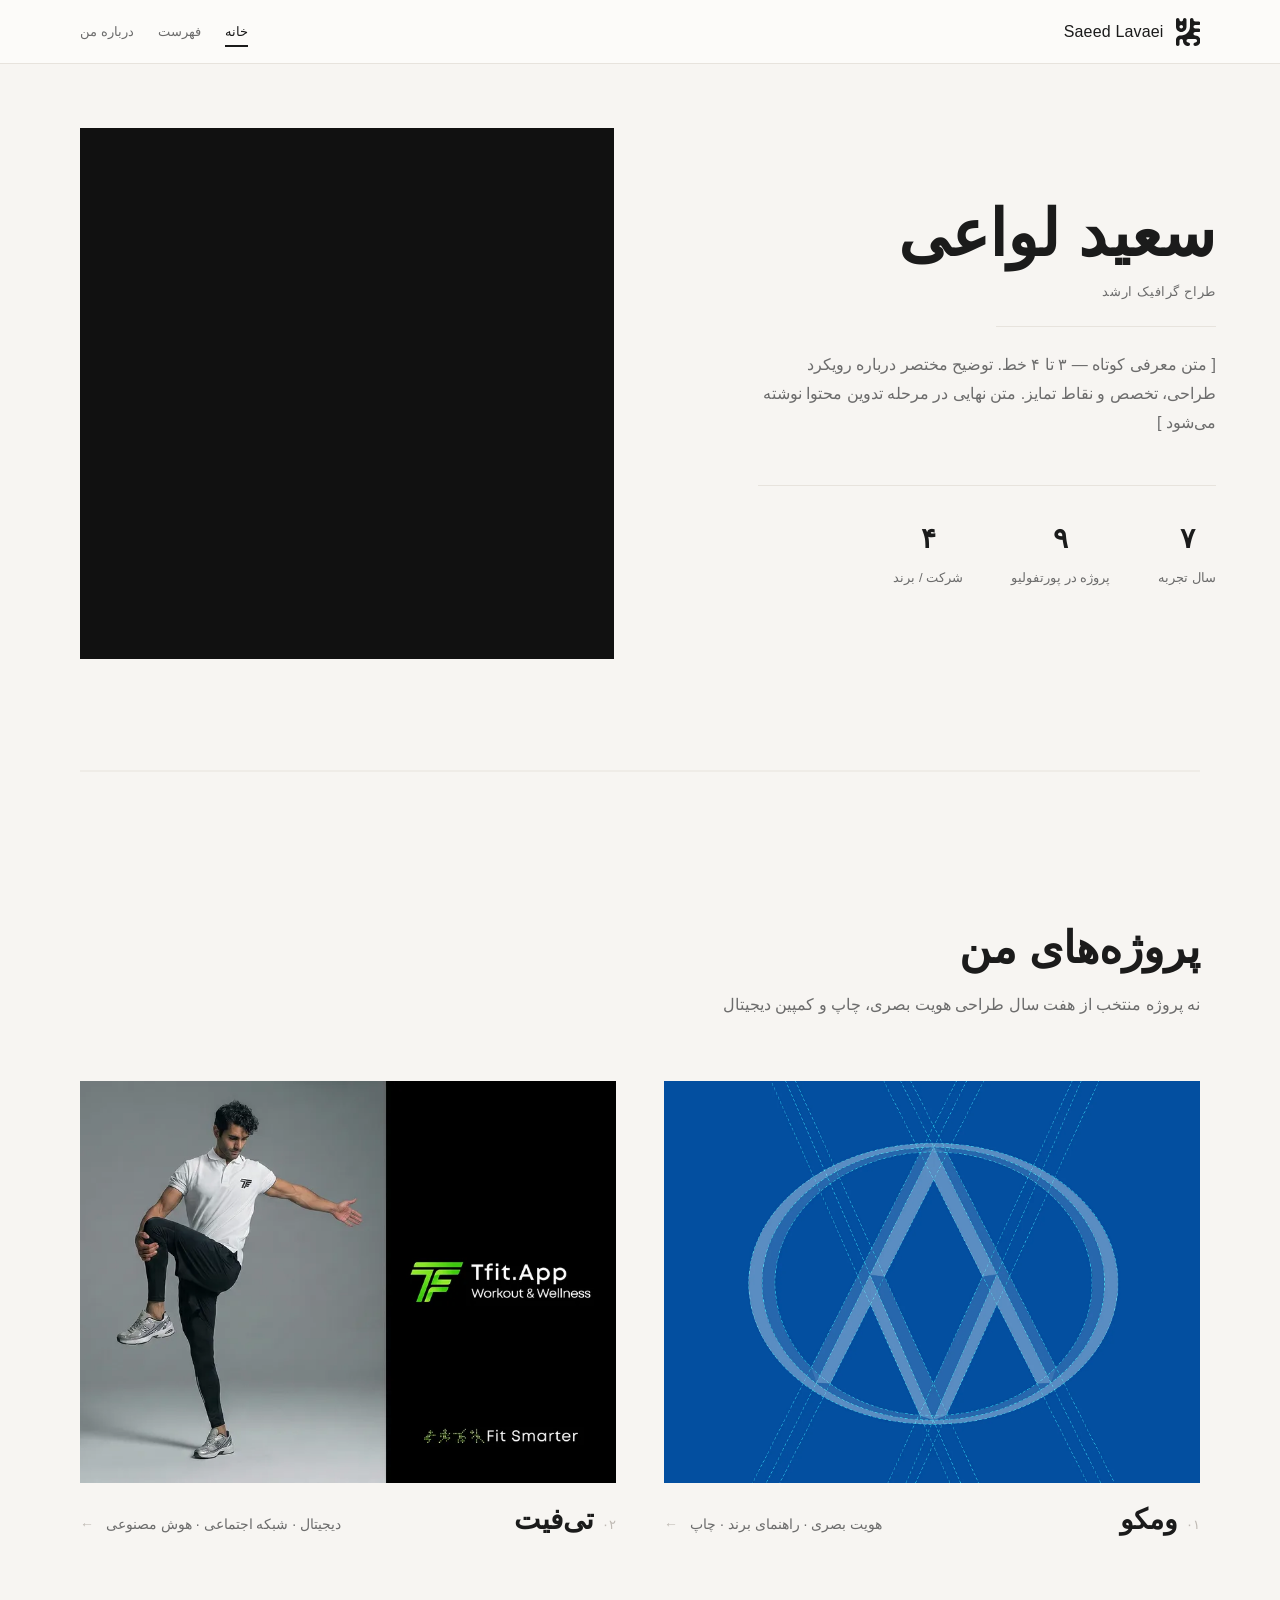
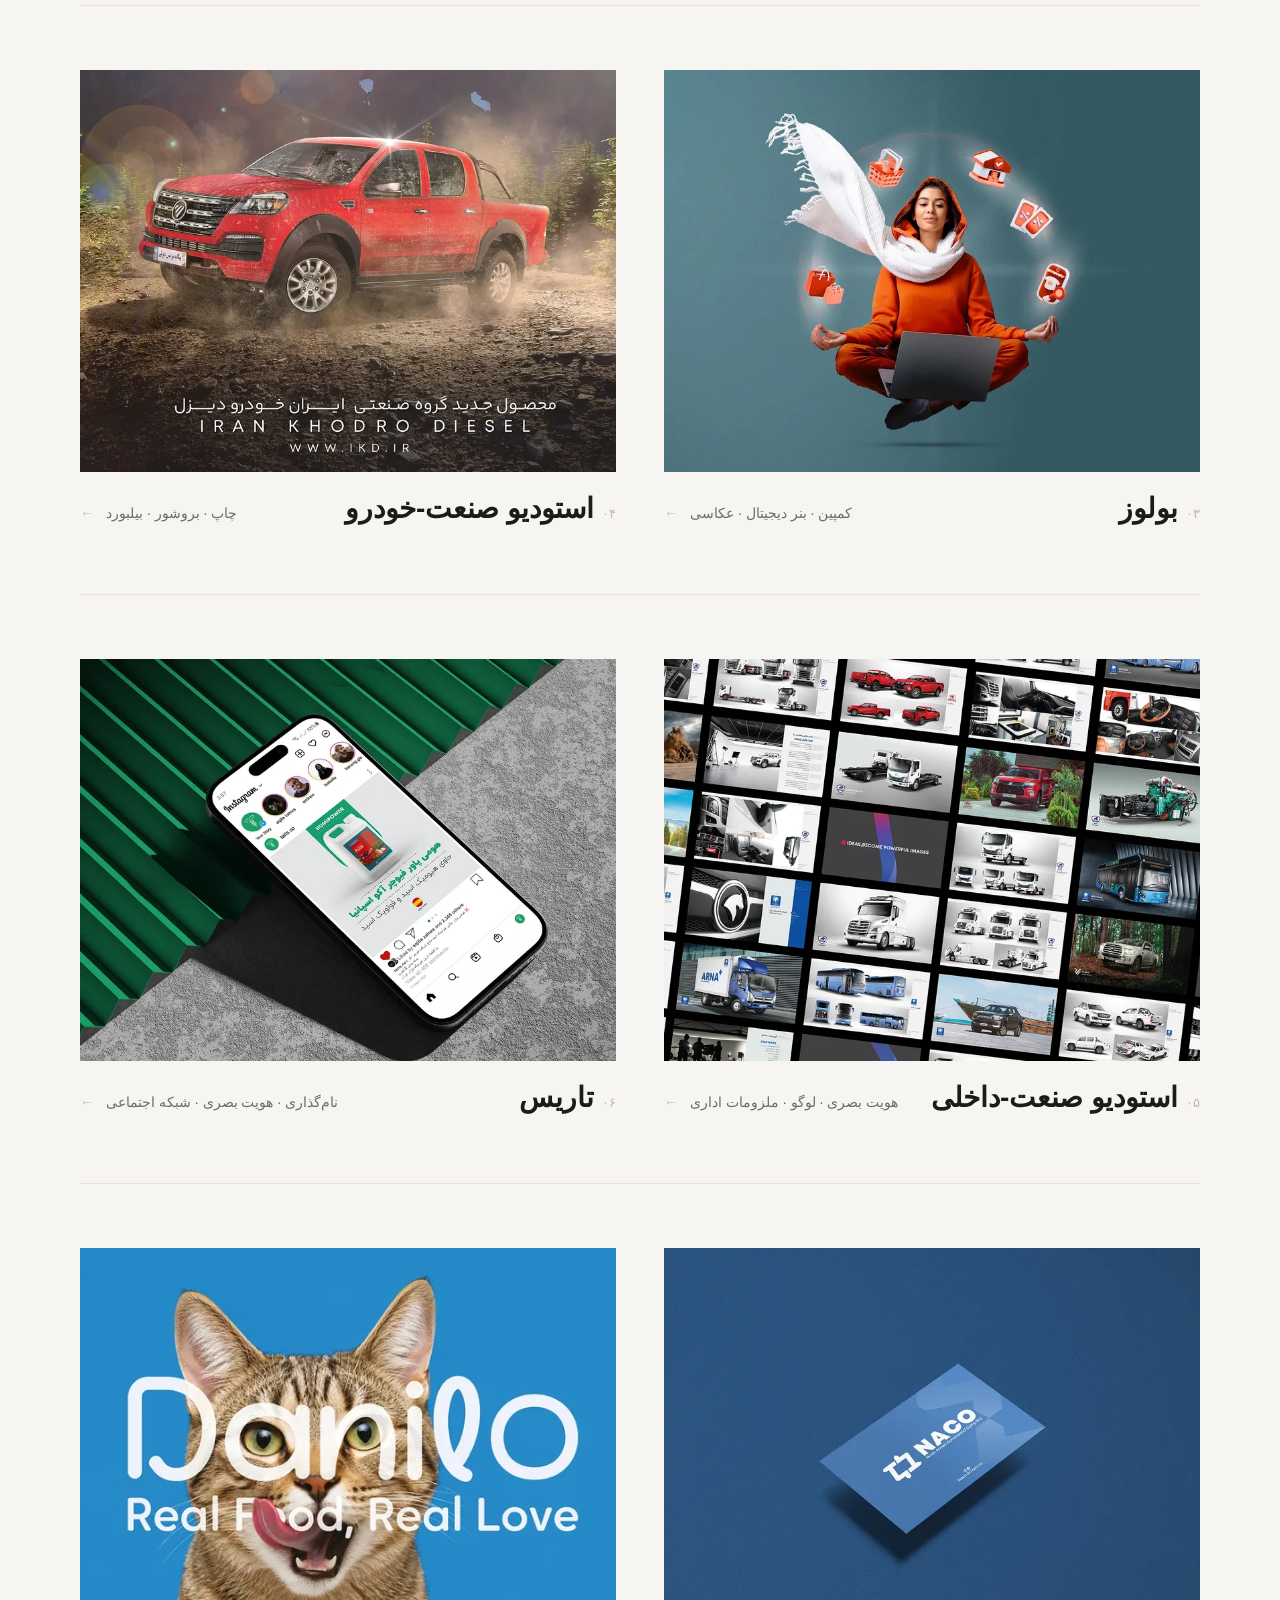
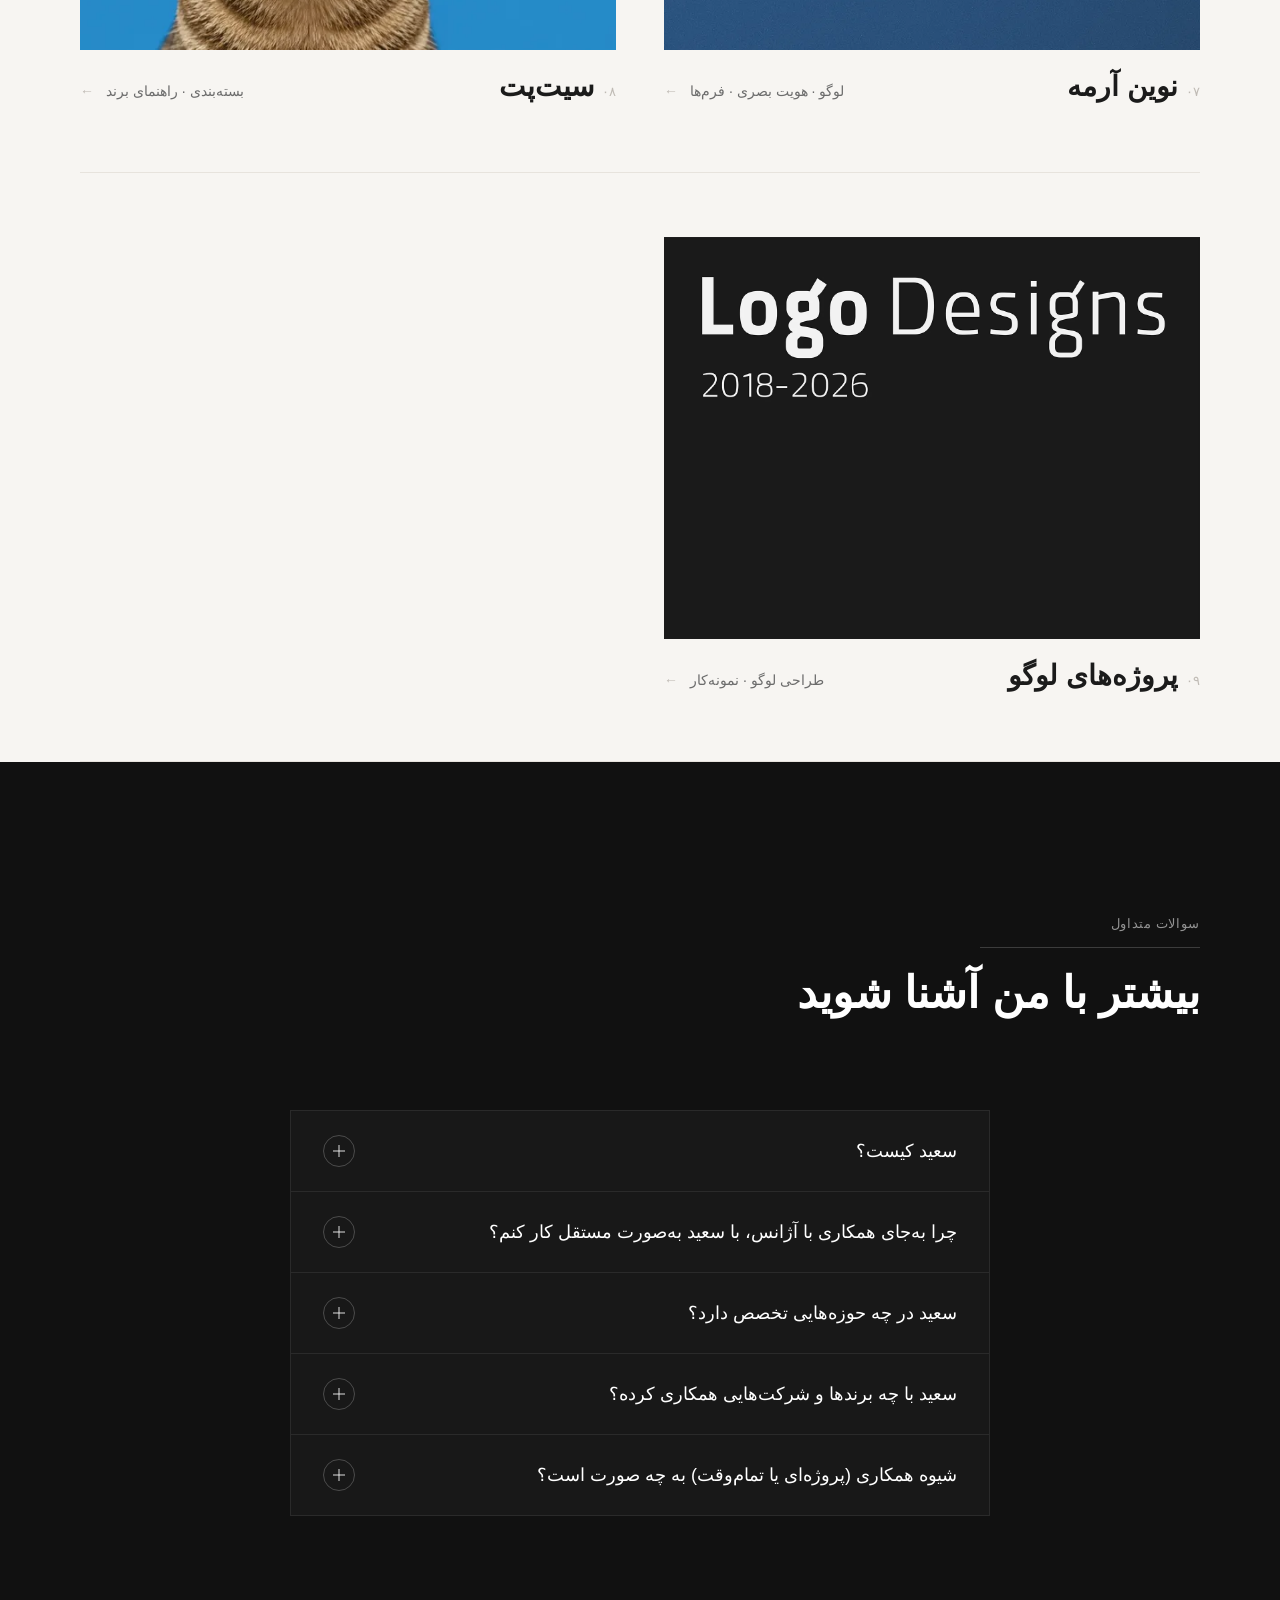
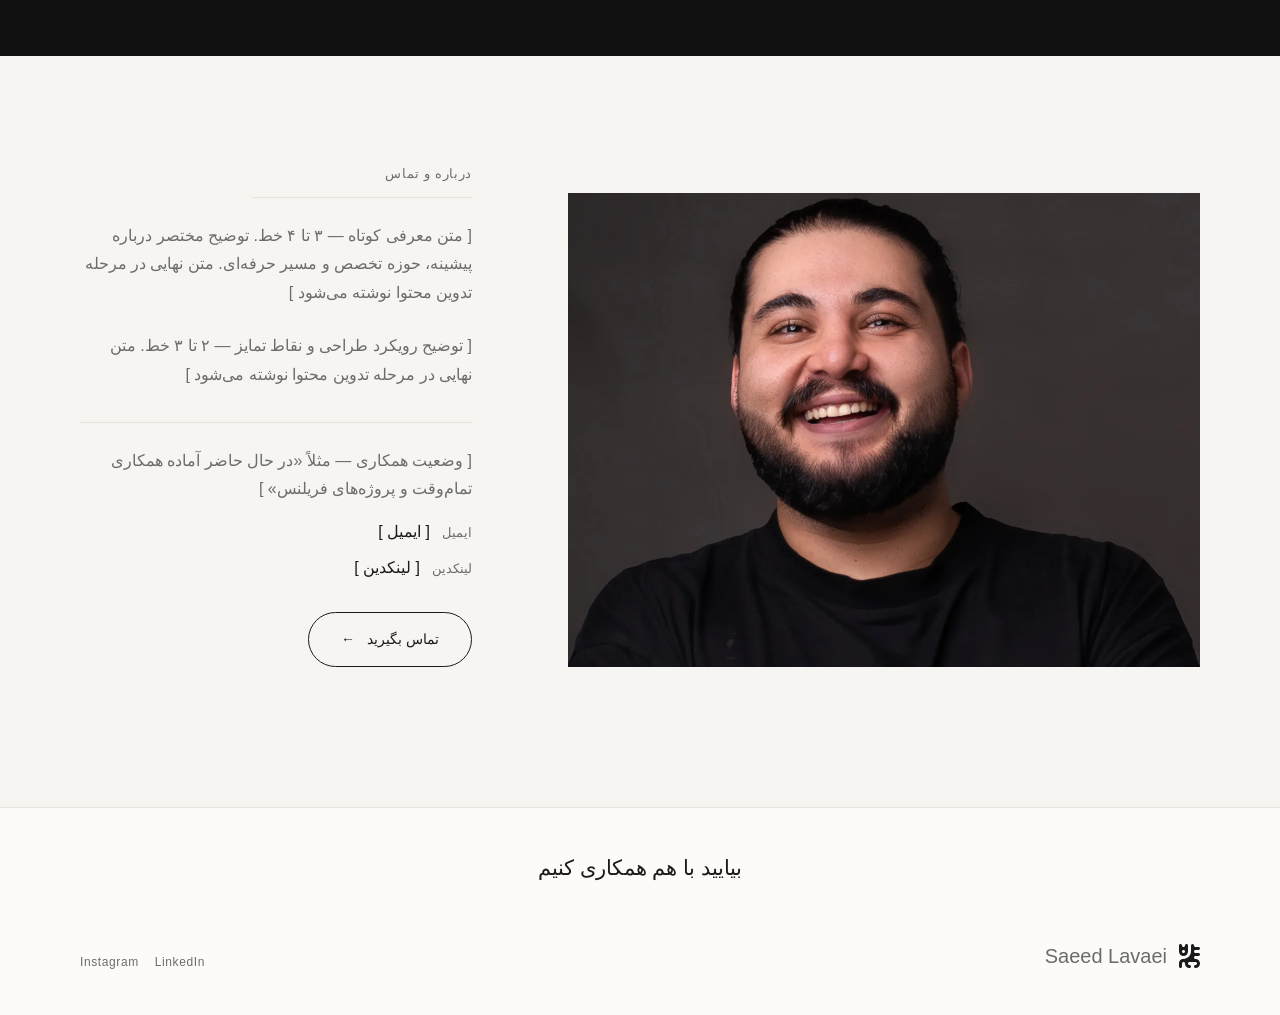
==== commit 1d7a3891: "Integrate Novin Armeh: 8-image static gallery (slider removed), hero image, Project Index thumbnail " ====
--- a/index.html
+++ b/index.html
@@ -210,7 +210,7 @@
   { num: '۰۴', name: 'استودیو صنعت-خودرو', cats: 'چاپ · بروشور · بیلبورد', thumb: 'assets/img/automotive-thumb.webp', href: 'automotive.html' },
   { num: '۰۵', name: 'استودیو صنعت-داخلی', cats: 'هویت بصری · لوگو · ملزومات اداری', thumb: 'assets/img/sharif-internal-thumb.webp', href: 'sharif-internal.html' },
   { num: '۰۶', name: 'تاریس', cats: 'نام‌گذاری · هویت بصری · شبکه اجتماعی', thumb: 'assets/img/taris-thumb.webp', href: 'taris.html' },
-  { num: '۰۷', name: 'نوین آرمه', cats: 'لوگو · هویت بصری · فرم‌ها', href: 'novin-armeh.html' },
+  { num: '۰۷', name: 'نوین آرمه', cats: 'لوگو · هویت بصری · فرم‌ها', thumb: 'assets/img/novin-armeh-thumb.webp', href: 'novin-armeh.html' },
   { num: '۰۸', name: 'سیت‌پت', cats: 'بسته‌بندی · راهنمای برند', thumb: 'assets/img/sitpet-thumb.webp', href: 'sitpet.html' },
   { num: '۰۹', name: 'پروژه‌های لوگو', cats: 'طراحی لوگو · نمونه‌کار', thumb: 'assets/img/logo-portfolio-thumb.webp', href: 'logo-portfolio.html' },
 ];
--- a/styles.css
+++ b/styles.css
@@ -779,6 +779,35 @@
 }
 .case-gallery__cell .placeholder,
 .case-gallery__cell img { position: absolute; inset: 0; width: 100%; height: 100%; object-fit: cover; }
+
+/* --- Mixed-media row/cell modifiers (NEW) — for case-study galleries that
+   combine static images with wide-format animated banners (GIF/video) at
+   aspect ratios that don't fit the standard uniform 16:9 stack. First used
+   on Boolooz's Black Friday section, which mixes 5 static 16:9 images with
+   8 animated GIFs — six of them ultra-wide 4:1 banner exports, one 16:9,
+   one near-square. Reuses .case-gallery__cell's existing hover-lift/zoom,
+   border-radius, and reveal-stagger behavior automatically — only the
+   aspect-ratio and row grouping are new. Generic, not section-specific:
+   available for any future case study with a similar asset mix. */
+.case-gallery__cell--banner { aspect-ratio: 4 / 1; }
+.case-gallery__cell--square { aspect-ratio: 1 / 1; }
+
+.case-gallery__row {
+  display: grid;
+  gap: var(--sp-4);
+}
+.case-gallery__row--pair { grid-template-columns: 1fr 1fr; }
+/* 9fr/16fr split: at this ratio a 1:1 cell and a 16:9 cell land at the
+   same rendered height automatically (9/25 width == (16/25 width)/16*9),
+   so the row aligns cleanly without any manual height math. */
+.case-gallery__row--asym { grid-template-columns: 9fr 16fr; }
+
+@media (max-width: 900px) {
+  .case-gallery__row--pair,
+  .case-gallery__row--asym { grid-template-columns: 1fr; }
+  .case-gallery__cell--banner { aspect-ratio: 16 / 9; }
+}
+
 .case-gallery__auto-chip { position: absolute; top: var(--sp-3); left: var(--sp-3); z-index: 2; font-size: var(--fs-tiny); font-weight: var(--fw-medium); letter-spacing: 0.05em; color: var(--color-text-secondary); background: var(--color-surface); border: 1px solid var(--color-border); border-radius: 999px; padding: 3px var(--sp-2); }
 .case-gallery__dots { position: absolute; bottom: var(--sp-3); left: 50%; transform: translateX(-50%); z-index: 2; display: flex; gap: 6px; }
 .case-gallery__dots span { width: 5px; height: 5px; border-radius: 50%; background: var(--color-text-muted); cursor: pointer; transition: background var(--dur-fast) var(--ease-out), transform var(--dur-fast) var(--ease-out); }
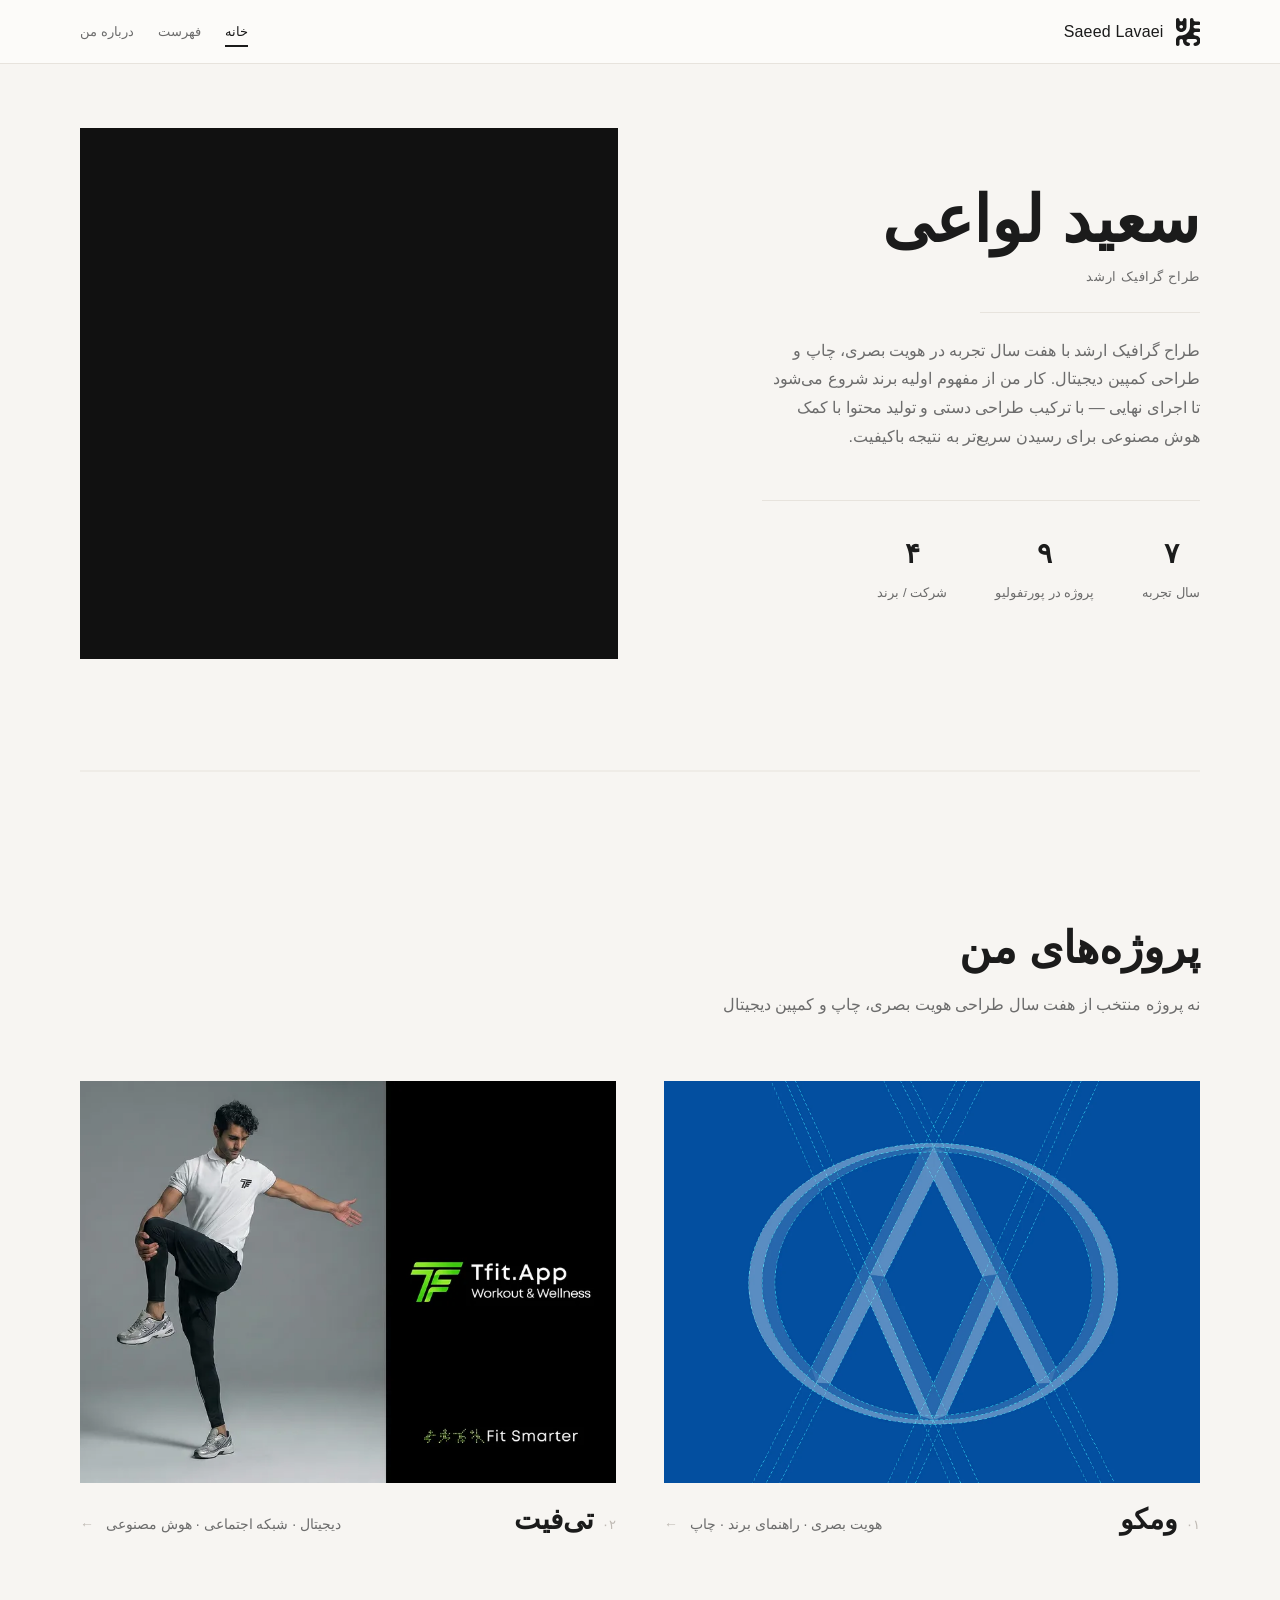
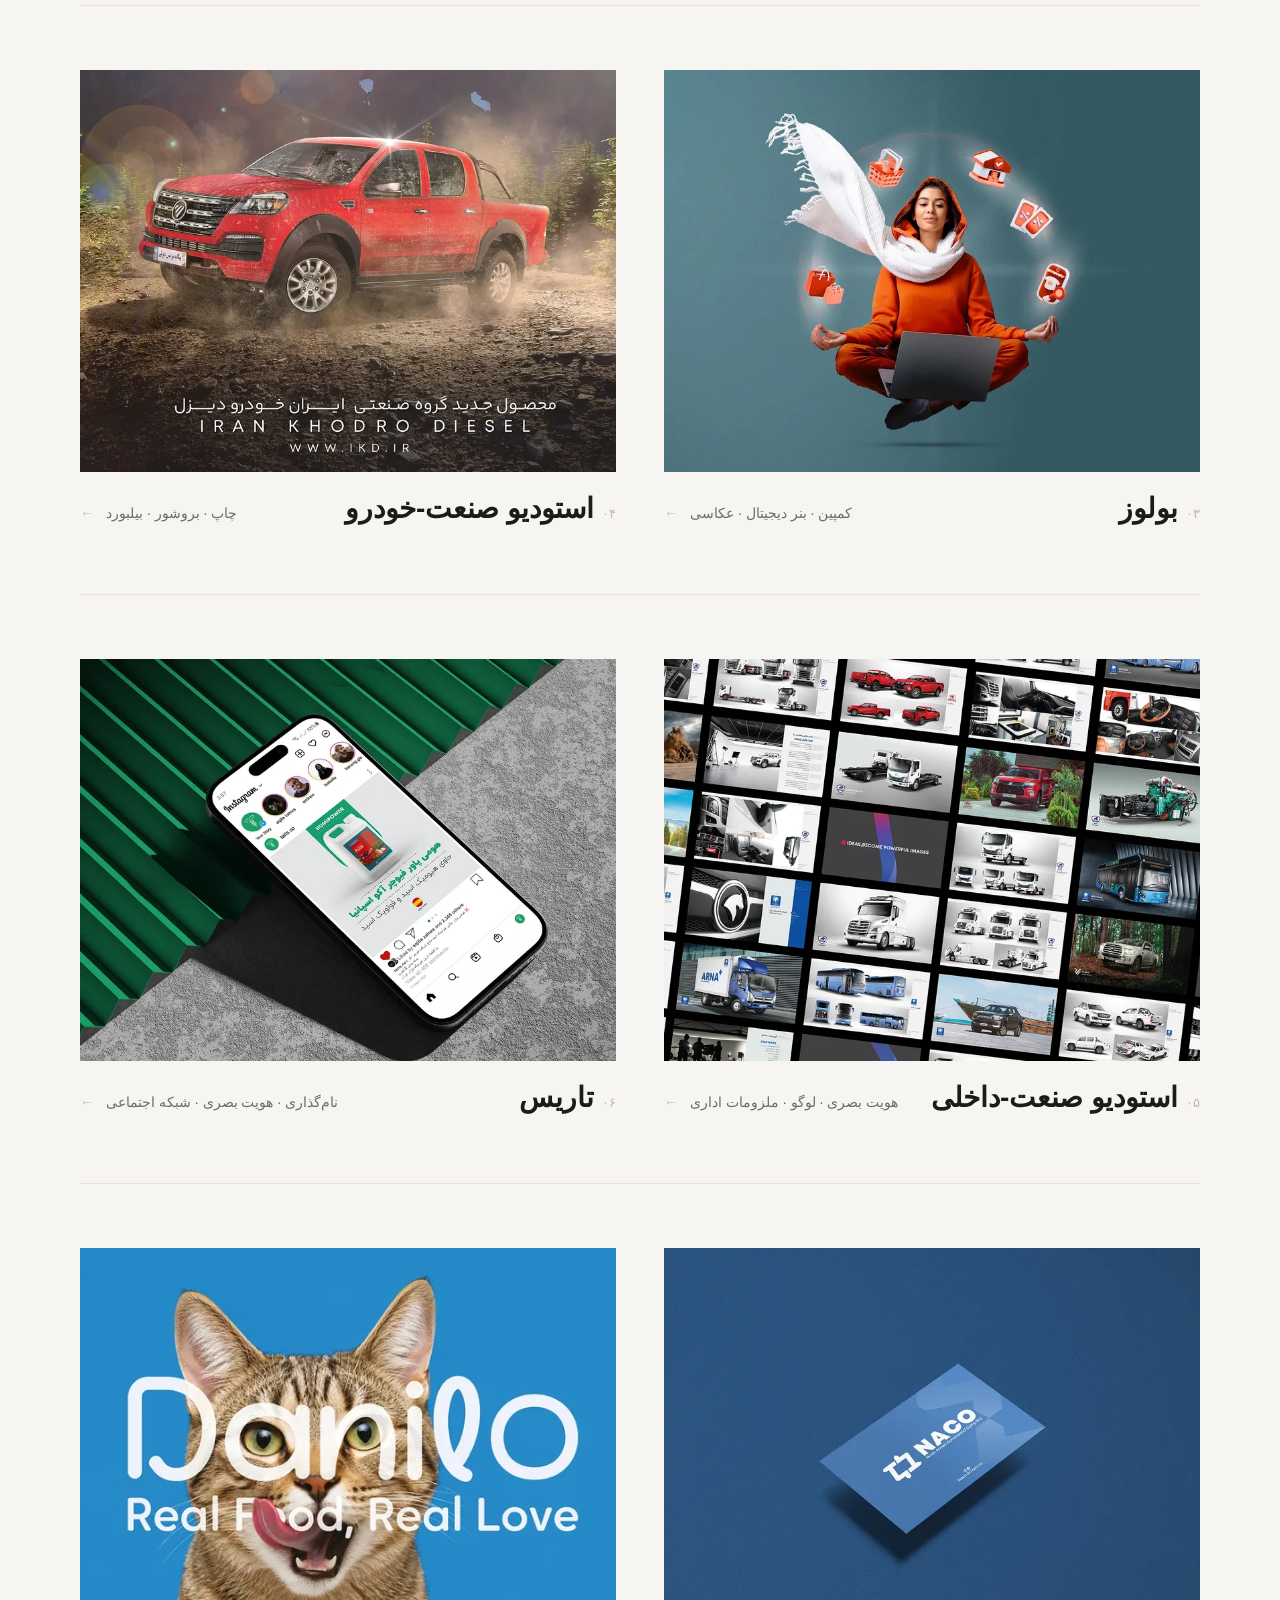
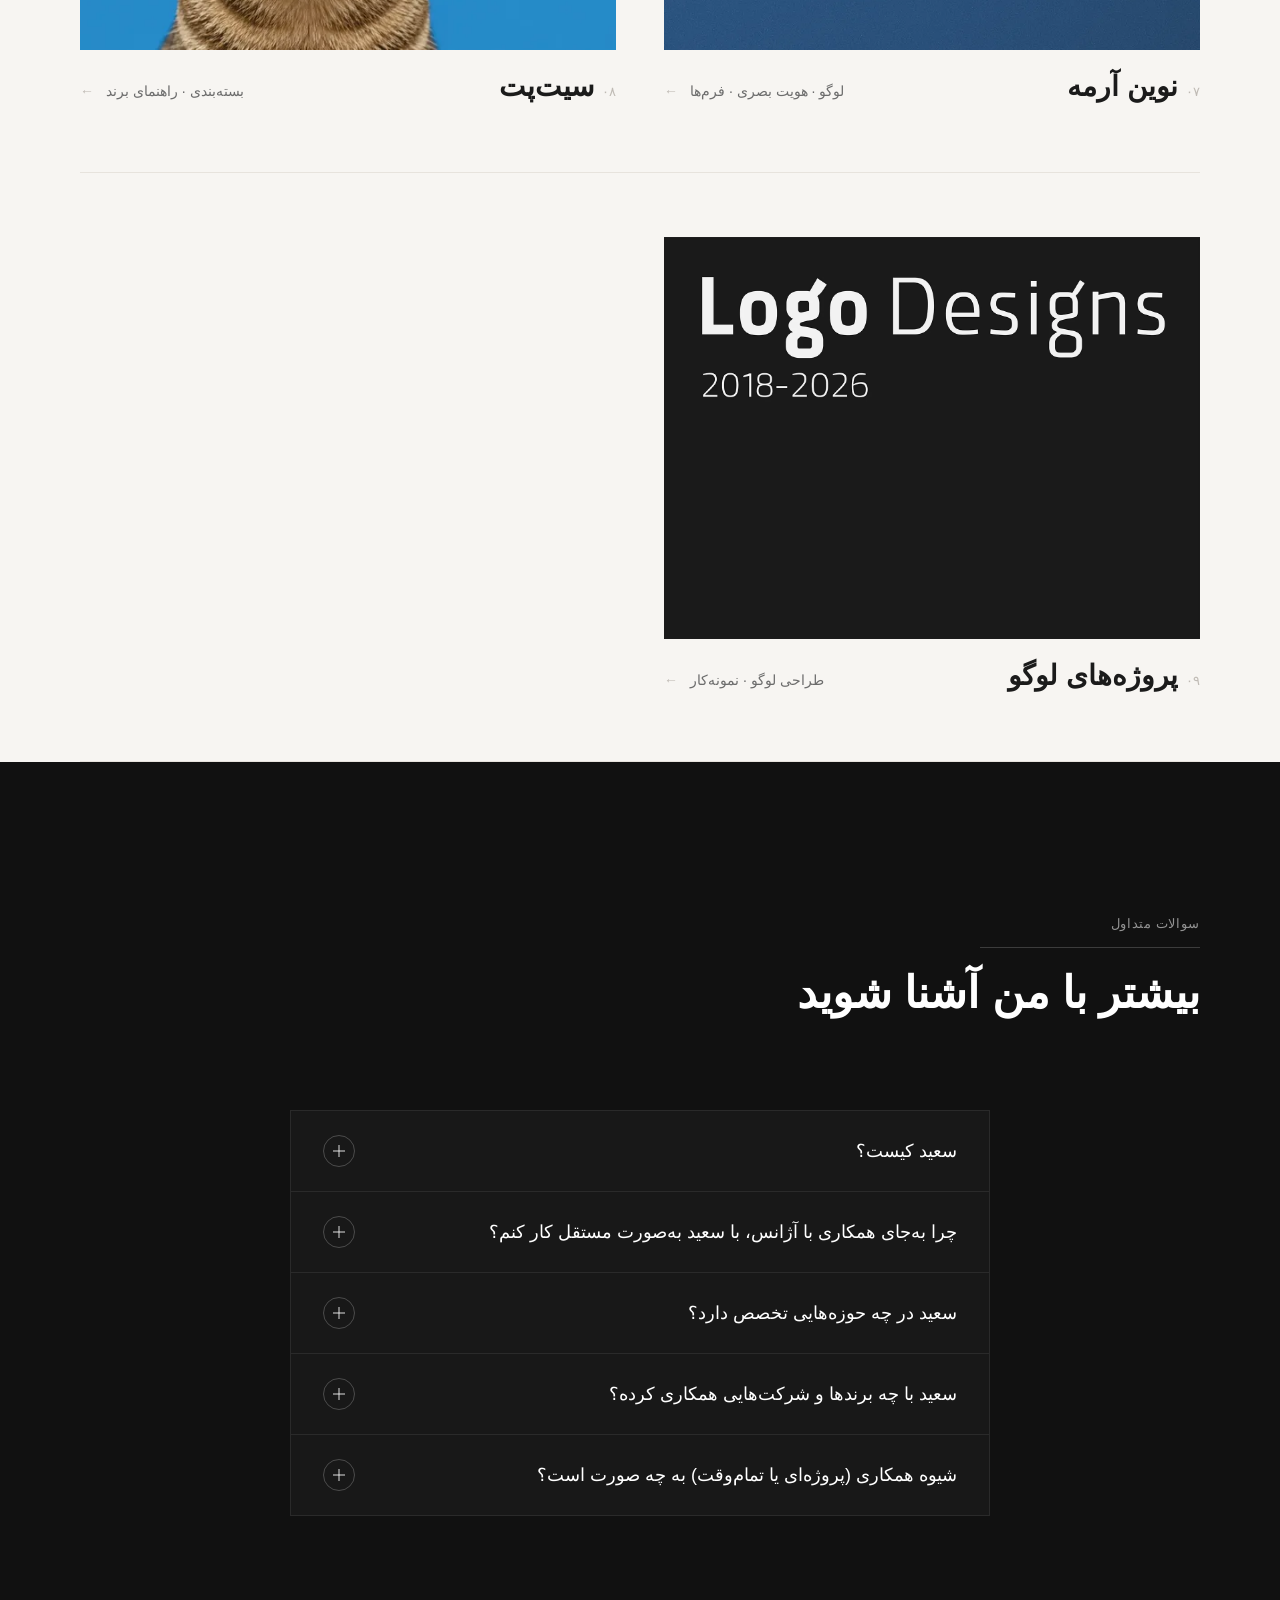
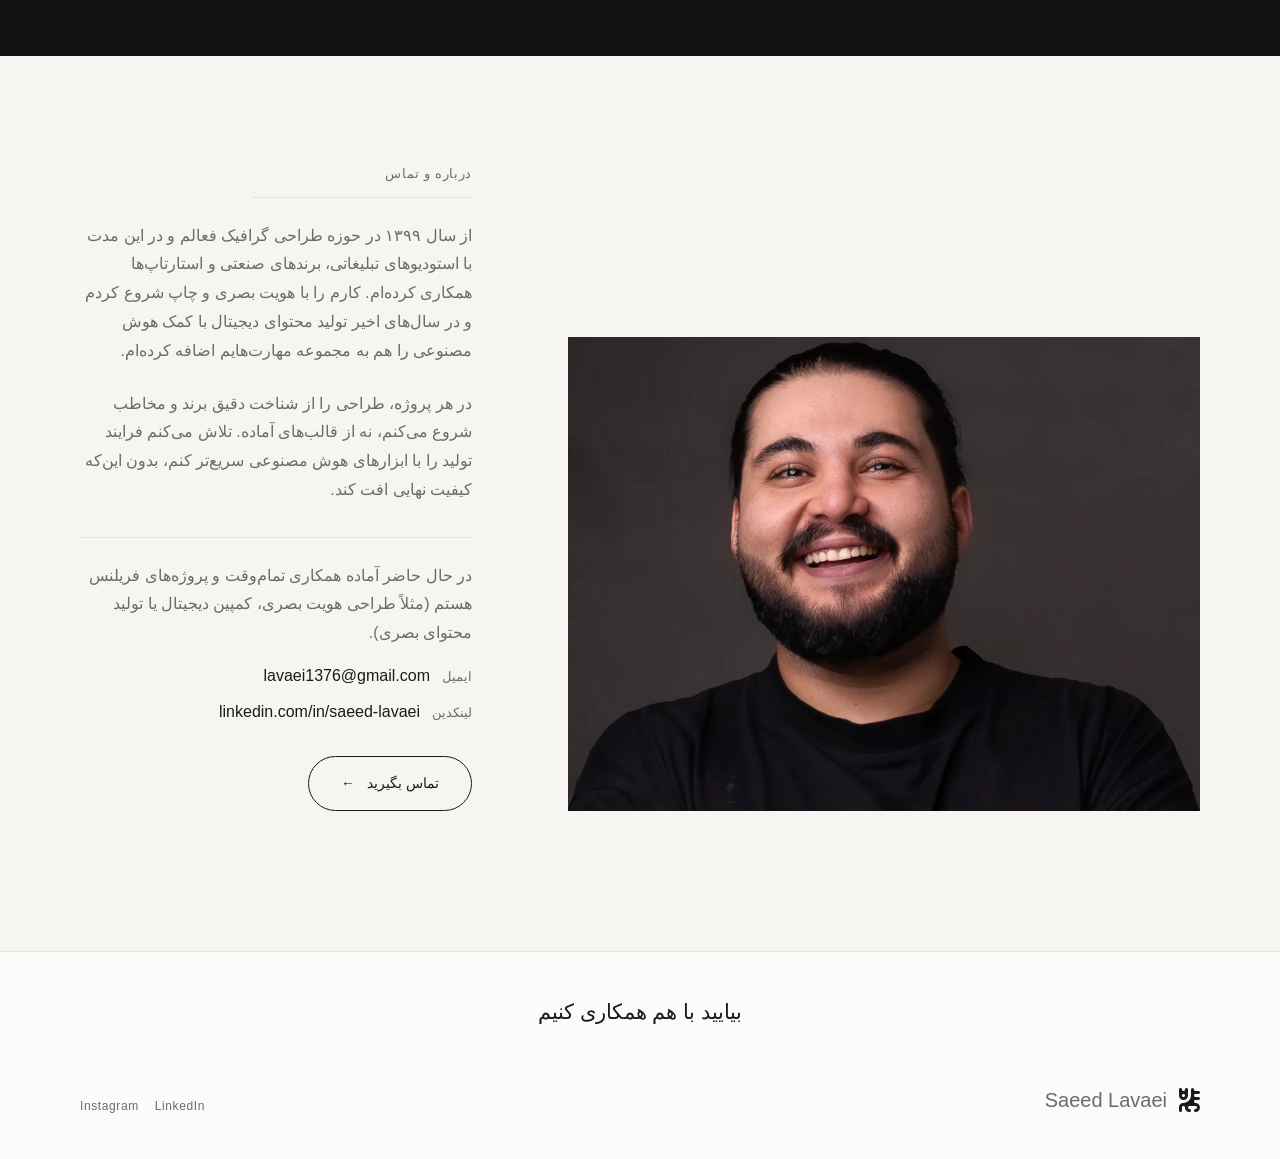
==== commit aa4407eb: "Add written content pass: Hero bio, About & Contact (real email/LinkedIn), FAQ answers, and brief/ap" ====
--- a/index.html
+++ b/index.html
@@ -6,6 +6,9 @@
 <title>سعید لواعی — طراح گرافیک ارشد</title>
 <meta name="description" content="پورتفولیوی سعید لواعی، طراح گرافیک ارشد — هویت بصری، چاپ و طراحی دیجیتال">
 <link rel="stylesheet" href="styles.css">
+<link rel="icon" type="image/svg+xml" href="assets/img/favicon.svg">
+<link rel="alternate icon" href="assets/img/favicon.ico">
+<link rel="apple-touch-icon" href="assets/img/apple-touch-icon.png">
 </head>
 <body data-page="home">
 
@@ -24,7 +27,7 @@
       <h1 class="hero__name" data-reveal>سعید لواعی</h1>
       <p class="hero__eyebrow" data-reveal>طراح گرافیک ارشد</p>
       <div class="hero__deco-line" data-reveal></div>
-      <p class="hero__bio" data-reveal>[ متن معرفی کوتاه — ۳ تا ۴ خط. توضیح مختصر درباره رویکرد طراحی، تخصص و نقاط تمایز. متن نهایی در مرحله تدوین محتوا نوشته می‌شود ]</p>
+      <p class="hero__bio" data-reveal>طراح گرافیک ارشد با هفت سال تجربه در هویت بصری، چاپ و طراحی کمپین دیجیتال. کار من از مفهوم اولیه برند شروع می‌شود تا اجرای نهایی — با ترکیب طراحی دستی و تولید محتوا با کمک هوش مصنوعی برای رسیدن سریع‌تر به نتیجه باکیفیت.</p>
       <div class="hero__rule" data-reveal></div>
       <div class="hero__stats" data-reveal>
         <div class="hero__stat">
@@ -91,7 +94,7 @@
       </button>
       <div class="faq__answer-wrap">
         <div class="faq__answer-inner">
-          <p class="faq__answer">[ متن نمونه پاسخ — ۲ تا ۳ خط. متن نهایی در مرحله تدوین محتوا نوشته می‌شود ]</p>
+          <p class="faq__answer">طراح گرافیک ارشدی با هفت سال تجربه در تهران هستم. کارم از طراحی لوگو و هویت بصری شروع می‌شود و تا کمپین‌های دیجیتال و تولید محتوای بصری با کمک هوش مصنوعی ادامه دارد.</p>
         </div>
       </div>
     </div>
@@ -103,7 +106,7 @@
       </button>
       <div class="faq__answer-wrap">
         <div class="faq__answer-inner">
-          <p class="faq__answer">[ متن نمونه پاسخ — ۲ تا ۳ خط. متن نهایی در مرحله تدوین محتوا نوشته می‌شود ]</p>
+          <p class="faq__answer">چون مسیر کوتاه‌تری برای رسیدن به نتیجه دارید — بدون واسطه، مستقیم با طراحی که کار را انجام می‌دهد در ارتباطید. هماهنگی سریع‌تر و هزینه پایین‌تر هم از مزیت‌های همکاری مستقیم است.</p>
         </div>
       </div>
     </div>
@@ -115,7 +118,7 @@
       </button>
       <div class="faq__answer-wrap">
         <div class="faq__answer-inner">
-          <p class="faq__answer">[ متن نمونه پاسخ — ۲ تا ۳ خط. متن نهایی در مرحله تدوین محتوا نوشته می‌شود ]</p>
+          <p class="faq__answer">هویت بصری و طراحی لوگو، چاپ (کاتالوگ، بروشور، بیلبورد)، طراحی کمپین دیجیتال، و تولید محتوای بصری با کمک هوش مصنوعی. عکاسی صنعتی و محصول را هم به‌صورت جانبی انجام می‌دهم.</p>
         </div>
       </div>
     </div>
@@ -127,7 +130,7 @@
       </button>
       <div class="faq__answer-wrap">
         <div class="faq__answer-inner">
-          <p class="faq__answer">[ متن نمونه پاسخ — ۲ تا ۳ خط. متن نهایی در مرحله تدوین محتوا نوشته می‌شود ]</p>
+          <p class="faq__answer">با تن‌ذیب (اپلیکیشن TFIT)، بولوز (گروه صنعتی گلرنگ)، استودیو صنعت شریف و چند برند و کسب‌وکار دیگر همکاری کرده‌ام. جزئیات هر پروژه در بخش پروژه‌های همین سایت موجود است.</p>
         </div>
       </div>
     </div>
@@ -139,7 +142,7 @@
       </button>
       <div class="faq__answer-wrap">
         <div class="faq__answer-inner">
-          <p class="faq__answer">[ متن نمونه پاسخ — ۲ تا ۳ خط. متن نهایی در مرحله تدوین محتوا نوشته می‌شود ]</p>
+          <p class="faq__answer">هم برای موقعیت تمام‌وقت و هم پروژه‌های فریلنس آماده‌ام. برای شروع، کافی است از طریق ایمیل یا لینکدین با من در تماس باشید.</p>
         </div>
       </div>
     </div>
@@ -159,24 +162,24 @@
       <p class="hero__eyebrow" data-reveal>درباره و تماس</p>
       <div class="hero__deco-line" data-reveal></div>
 
-      <p class="about__text about__text--first" data-reveal>[ متن معرفی کوتاه — ۳ تا ۴ خط. توضیح مختصر درباره پیشینه، حوزه تخصص و مسیر حرفه‌ای. متن نهایی در مرحله تدوین محتوا نوشته می‌شود ]</p>
-
-      <p class="about__text" data-reveal>[ توضیح رویکرد طراحی و نقاط تمایز — ۲ تا ۳ خط. متن نهایی در مرحله تدوین محتوا نوشته می‌شود ]</p>
+      <p class="about__text about__text--first" data-reveal>از سال ۱۳۹۹ در حوزه طراحی گرافیک فعالم و در این مدت با استودیوهای تبلیغاتی، برندهای صنعتی و استارتاپ‌ها همکاری کرده‌ام. کارم را با هویت بصری و چاپ شروع کردم و در سال‌های اخیر تولید محتوای دیجیتال با کمک هوش مصنوعی را هم به مجموعه مهارت‌هایم اضافه کرده‌ام.</p>
+
+      <p class="about__text" data-reveal>در هر پروژه، طراحی را از شناخت دقیق برند و مخاطب شروع می‌کنم، نه از قالب‌های آماده. تلاش می‌کنم فرایند تولید را با ابزارهای هوش مصنوعی سریع‌تر کنم، بدون این‌که کیفیت نهایی افت کند.</p>
 
       <div class="about__rule" data-reveal></div>
 
-      <p class="about__text" data-reveal>[ وضعیت همکاری — مثلاً «در حال حاضر آماده همکاری تمام‌وقت و پروژه‌های فریلنس» ]</p>
+      <p class="about__text" data-reveal>در حال حاضر آماده همکاری تمام‌وقت و پروژه‌های فریلنس هستم (مثلاً طراحی هویت بصری، کمپین دیجیتال یا تولید محتوای بصری).</p>
 
       <div class="about__contact-row" data-reveal>
         <span class="about__contact-label">ایمیل</span>
-        <span class="about__contact-value">[ ایمیل ]</span>
+        <span class="about__contact-value">lavaei1376@gmail.com</span>
       </div>
       <div class="about__contact-row" data-reveal>
         <span class="about__contact-label">لینکدین</span>
-        <span class="about__contact-value">[ لینکدین ]</span>
-      </div>
-
-      <a href="#" class="hero__cta" data-reveal>
+        <span class="about__contact-value">linkedin.com/in/saeed-lavaei</span>
+      </div>
+
+      <a href="mailto:lavaei1376@gmail.com" class="hero__cta" data-reveal>
         <span>تماس بگیرید</span>
         <span class="hero__cta-arrow">←</span>
       </a>
--- a/styles.css
+++ b/styles.css
@@ -267,6 +267,9 @@
   overflow: hidden;
 }
 .hero__grid {
+  max-width: var(--content-max);
+  margin-inline: auto;
+  padding-inline: var(--margin-x);
   display: grid;
   grid-template-columns: 48% 1fr;
   column-gap: var(--sp-8);
@@ -277,7 +280,6 @@
 .hero__illu-col {
   position: relative;
   height: calc(100% - var(--sp-8) * 2);
-  margin-inline-start: var(--margin-x);
   border-radius: var(--radius-lg);
   background: var(--color-black);
   overflow: hidden;
@@ -289,7 +291,6 @@
   flex-direction: column;
   align-items: flex-start;
   padding-inline-end: var(--margin-x);
-  padding-inline-start: max(var(--sp-8), calc((100vw - var(--content-max)) / 2 + var(--margin-x)));
   text-align: right;
   direction: rtl;
 }
@@ -323,7 +324,7 @@
 
 @media (max-width: 900px) {
   .hero { height: auto; }
-  .hero__grid { grid-template-columns: 1fr; height: auto; padding-block: var(--sp-6); }
+  .hero__grid { grid-template-columns: 1fr; height: auto; padding-inline: 0; padding-block: var(--sp-6); }
   .hero__illu-col { height: 320px; margin: 0 var(--sp-5); }
   .hero__content-col { text-align: center; align-items: center; padding: var(--sp-7) var(--sp-5) 0; }
   .hero__deco-line, .hero__bio, .hero__rule, .hero__stats { margin-inline: auto; }
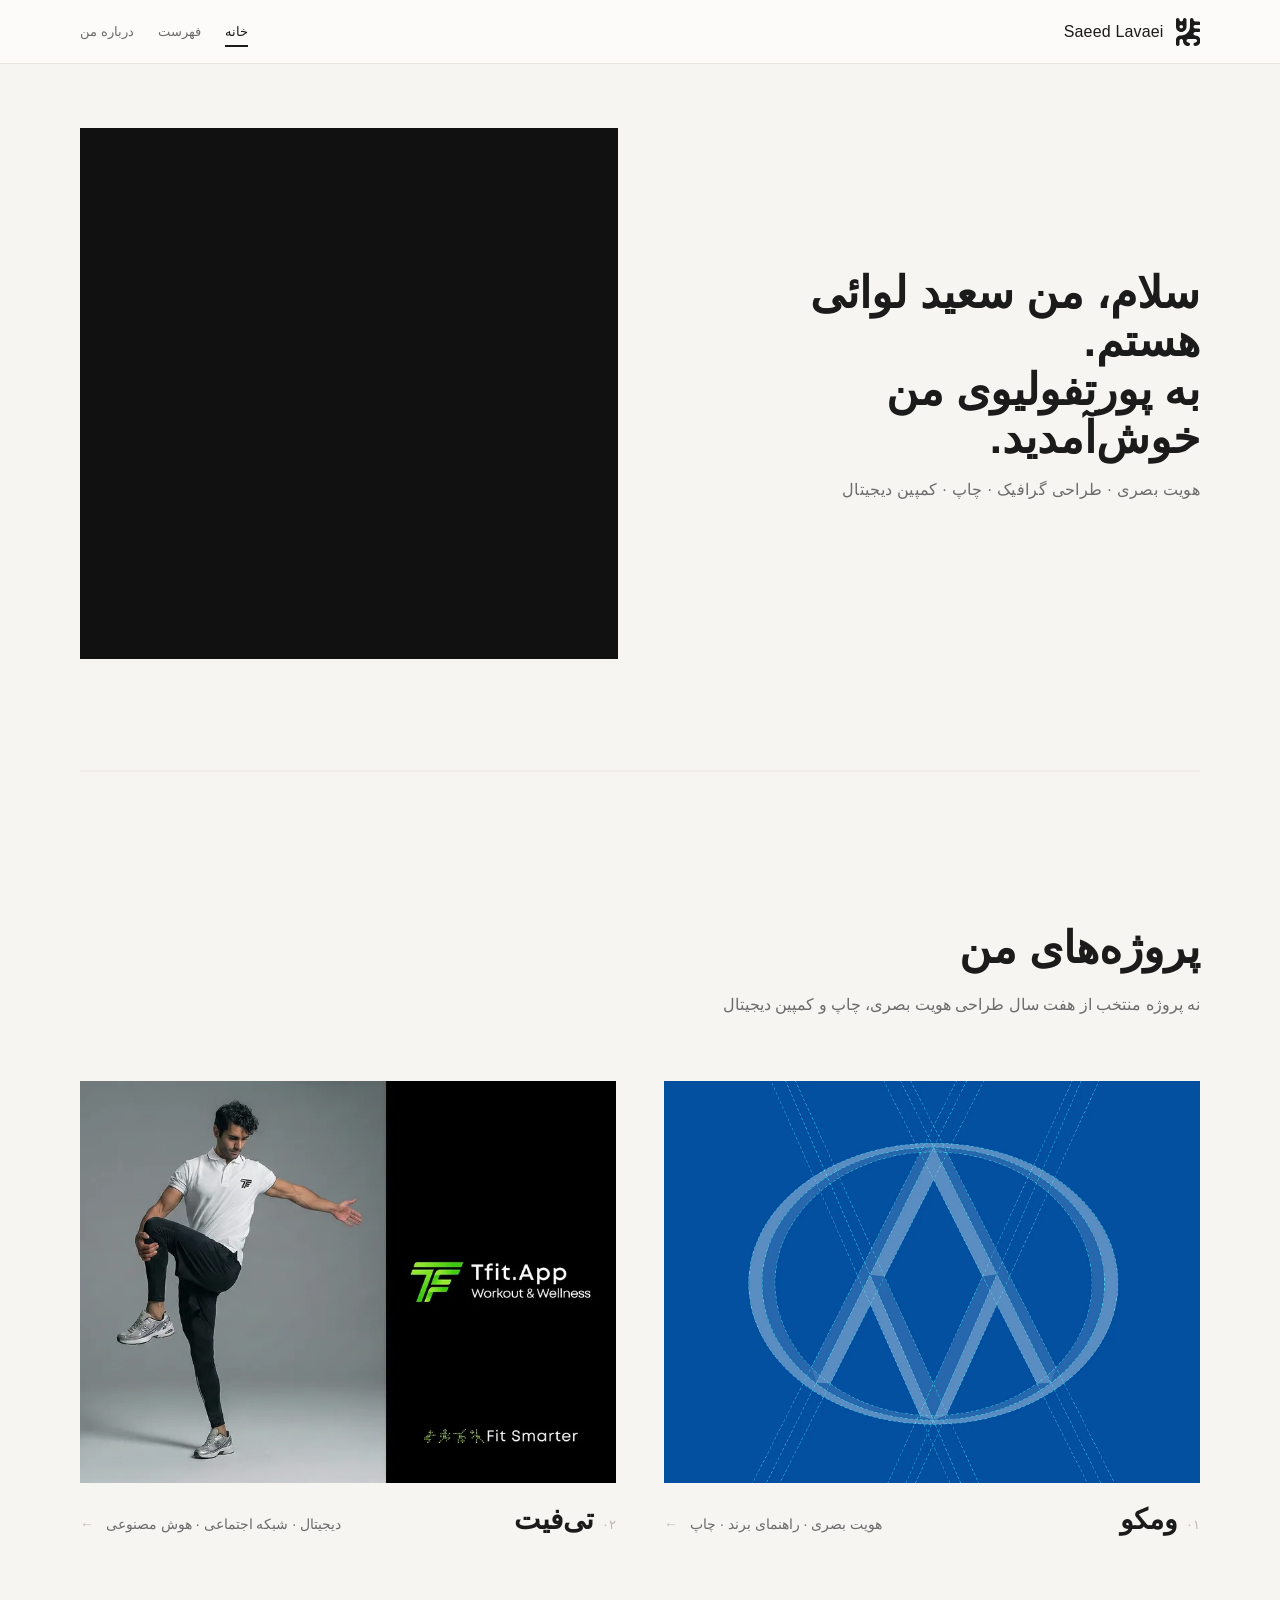
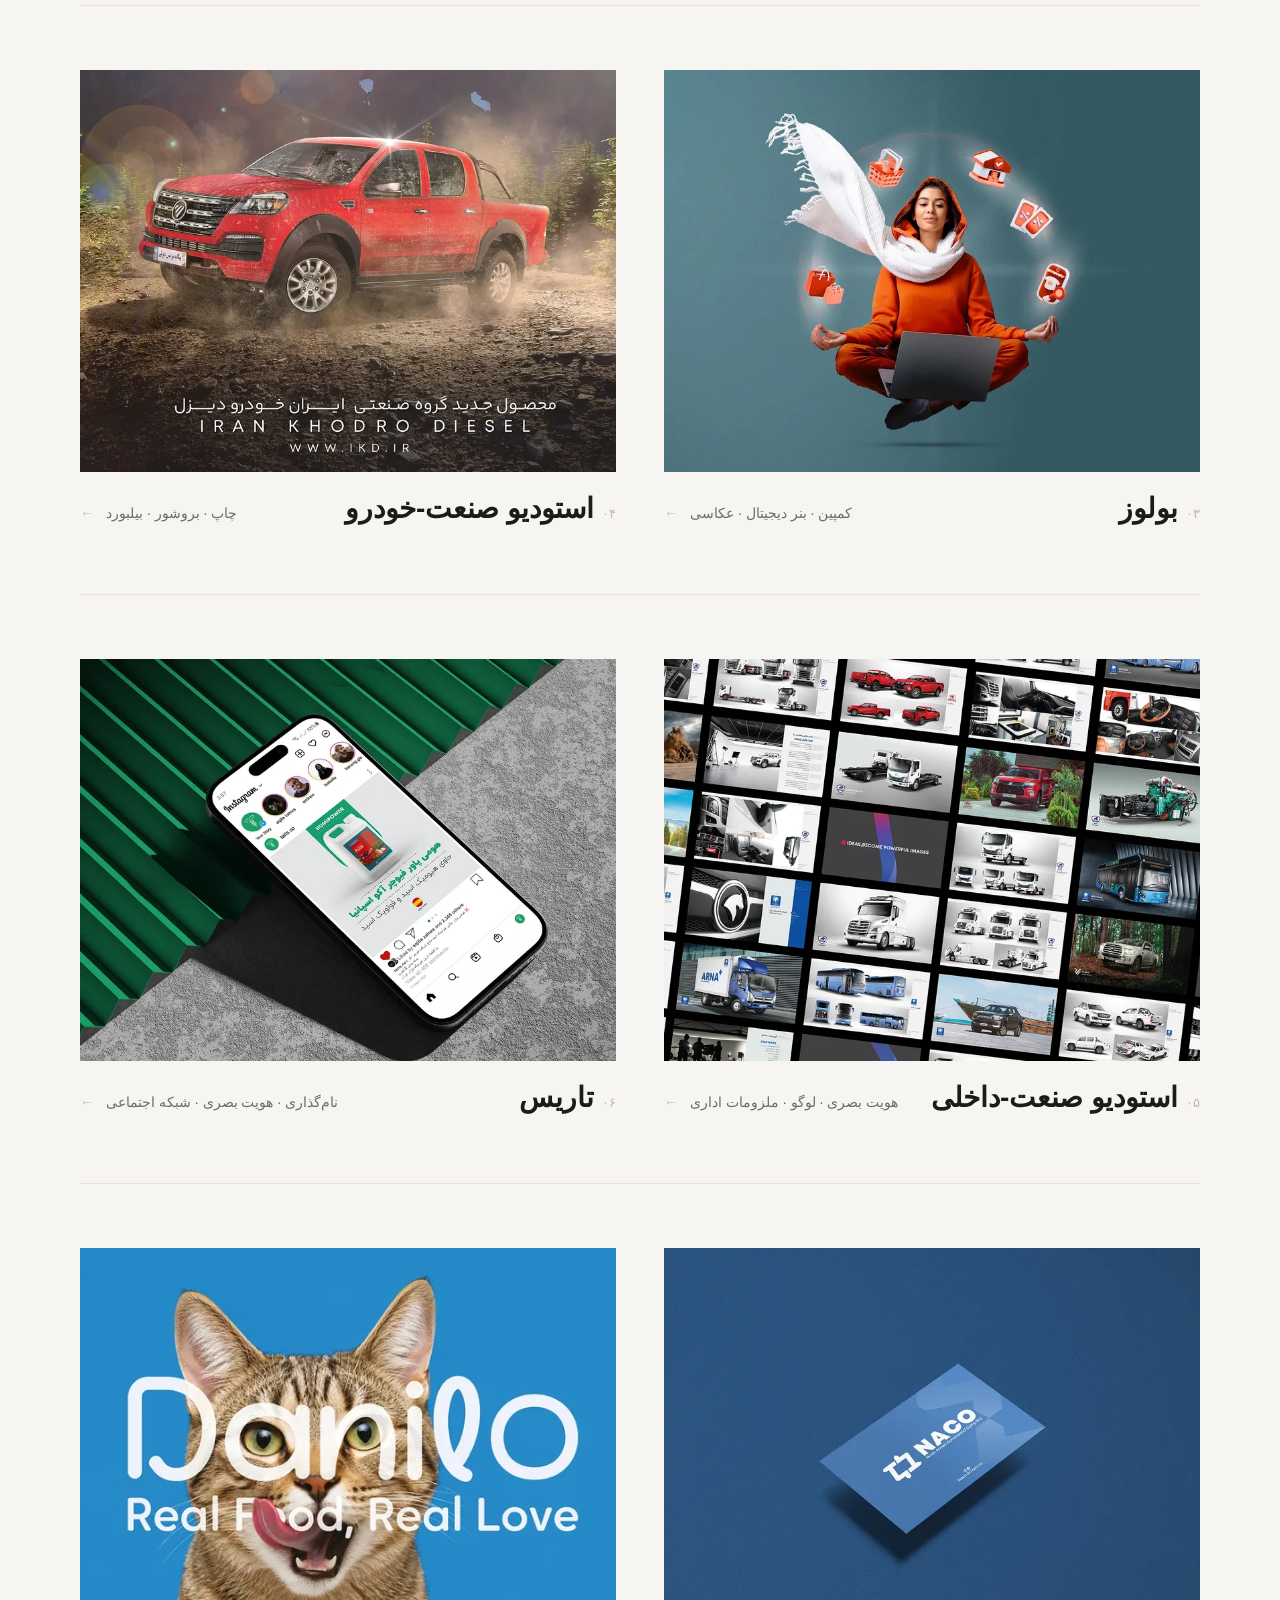
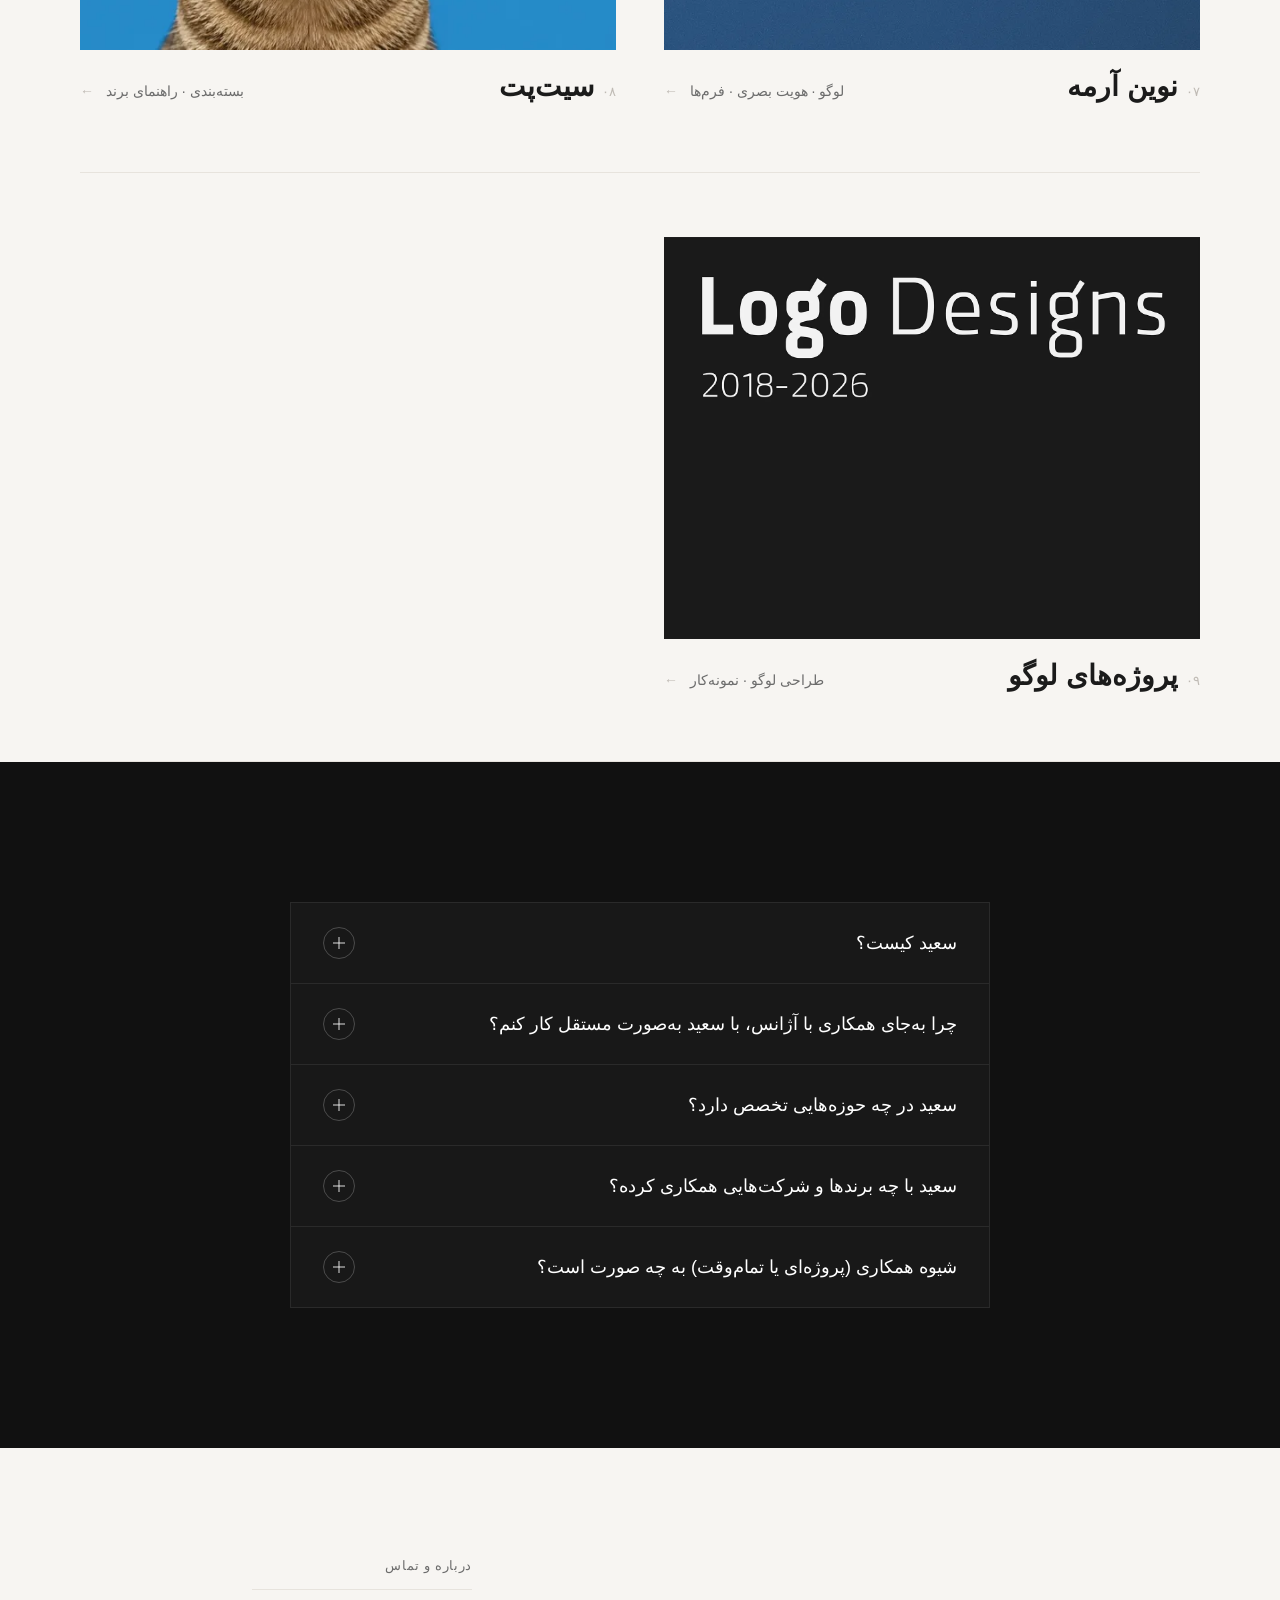
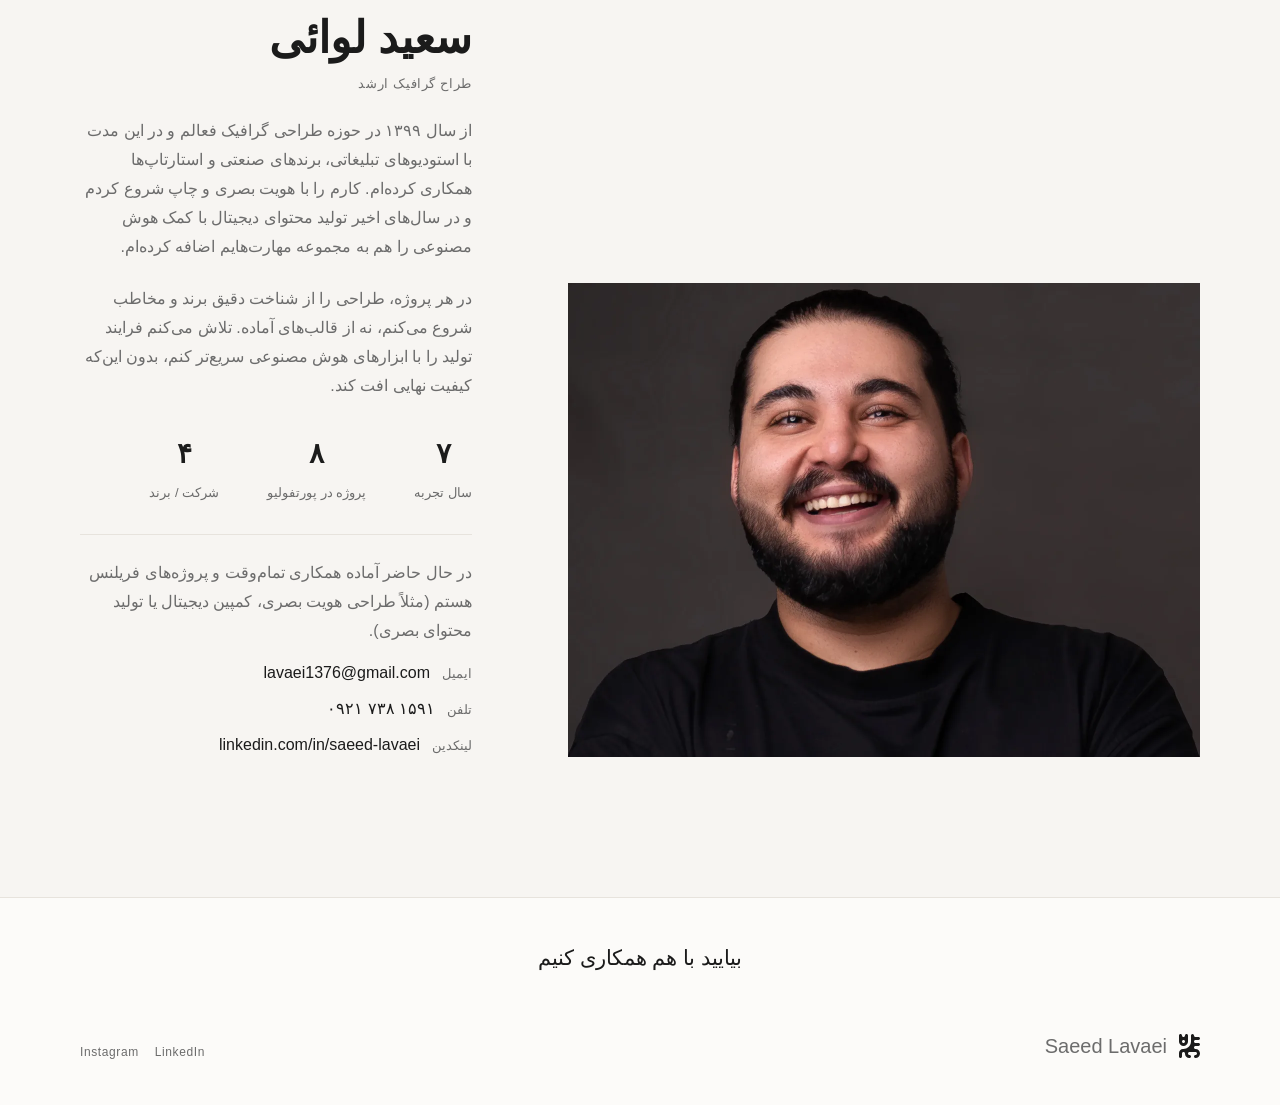
==== commit 58340810: "Content revision pass: rework Hero to short greeting+keywords, migrate name/stats to About with clic" ====
--- a/index.html
+++ b/index.html
@@ -3,8 +3,8 @@
 <head>
 <meta charset="UTF-8">
 <meta name="viewport" content="width=device-width, initial-scale=1.0">
-<title>سعید لواعی — طراح گرافیک ارشد</title>
-<meta name="description" content="پورتفولیوی سعید لواعی، طراح گرافیک ارشد — هویت بصری، چاپ و طراحی دیجیتال">
+<title>سعید لوائی — طراح گرافیک ارشد</title>
+<meta name="description" content="پورتفولیوی سعید لوائی، طراح گرافیک ارشد — هویت بصری، چاپ و طراحی دیجیتال">
 <link rel="stylesheet" href="styles.css">
 <link rel="icon" type="image/svg+xml" href="assets/img/favicon.svg">
 <link rel="alternate icon" href="assets/img/favicon.ico">
@@ -24,25 +24,8 @@
     </div>
 
     <div class="hero__content-col">
-      <h1 class="hero__name" data-reveal>سعید لواعی</h1>
-      <p class="hero__eyebrow" data-reveal>طراح گرافیک ارشد</p>
-      <div class="hero__deco-line" data-reveal></div>
-      <p class="hero__bio" data-reveal>طراح گرافیک ارشد با هفت سال تجربه در هویت بصری، چاپ و طراحی کمپین دیجیتال. کار من از مفهوم اولیه برند شروع می‌شود تا اجرای نهایی — با ترکیب طراحی دستی و تولید محتوا با کمک هوش مصنوعی برای رسیدن سریع‌تر به نتیجه باکیفیت.</p>
-      <div class="hero__rule" data-reveal></div>
-      <div class="hero__stats" data-reveal>
-        <div class="hero__stat">
-          <span class="hero__stat-num" data-count-to="7">۷</span>
-          <span class="hero__stat-label">سال تجربه</span>
-        </div>
-        <div class="hero__stat">
-          <span class="hero__stat-num" data-count-to="9">۹</span>
-          <span class="hero__stat-label">پروژه در پورتفولیو</span>
-        </div>
-        <div class="hero__stat">
-          <span class="hero__stat-num" data-count-to="4">۴</span>
-          <span class="hero__stat-label">شرکت / برند</span>
-        </div>
-      </div>
+      <h1 class="hero__greeting" data-reveal>سلام، من سعید لوائی هستم.<br>به پورتفولیوی من خوش‌آمدید.</h1>
+      <p class="hero__keywords" data-reveal>هویت بصری · طراحی گرافیک · چاپ · کمپین دیجیتال</p>
     </div>
   </div>
 </section>
@@ -79,12 +62,6 @@
      review at the content-writing stage — not final. -->
 <section class="faq" id="faq">
 
-  <div class="faq__intro">
-    <p class="hero__eyebrow" data-reveal>سوالات متداول</p>
-    <div class="hero__deco-line" data-reveal></div>
-    <h2 class="faq__title" data-reveal>بیشتر با من آشنا شوید</h2>
-  </div>
-
   <div class="faq__list">
 
     <div class="faq__item" data-reveal>
@@ -130,7 +107,7 @@
       </button>
       <div class="faq__answer-wrap">
         <div class="faq__answer-inner">
-          <p class="faq__answer">با تن‌ذیب (اپلیکیشن TFIT)، بولوز (گروه صنعتی گلرنگ)، استودیو صنعت شریف و چند برند و کسب‌وکار دیگر همکاری کرده‌ام. جزئیات هر پروژه در بخش پروژه‌های همین سایت موجود است.</p>
+          <p class="faq__answer">با تن‌زیب (Tanzib – اپلیکیشن TFIT)، بولوز (Boolooz، گروه صنعتی گلرنگ)، استودیو صنعت شریف (Sharif Industrial Studio) و چند برند و کسب‌وکار دیگر همکاری کرده‌ام. جزئیات هر پروژه در بخش پروژه‌های همین سایت موجود است.</p>
         </div>
       </div>
     </div>
@@ -162,9 +139,27 @@
       <p class="hero__eyebrow" data-reveal>درباره و تماس</p>
       <div class="hero__deco-line" data-reveal></div>
 
+      <h2 class="hero__name" data-reveal>سعید لوائی</h2>
+      <p class="hero__eyebrow" data-reveal>طراح گرافیک ارشد</p>
+
       <p class="about__text about__text--first" data-reveal>از سال ۱۳۹۹ در حوزه طراحی گرافیک فعالم و در این مدت با استودیوهای تبلیغاتی، برندهای صنعتی و استارتاپ‌ها همکاری کرده‌ام. کارم را با هویت بصری و چاپ شروع کردم و در سال‌های اخیر تولید محتوای دیجیتال با کمک هوش مصنوعی را هم به مجموعه مهارت‌هایم اضافه کرده‌ام.</p>
 
       <p class="about__text" data-reveal>در هر پروژه، طراحی را از شناخت دقیق برند و مخاطب شروع می‌کنم، نه از قالب‌های آماده. تلاش می‌کنم فرایند تولید را با ابزارهای هوش مصنوعی سریع‌تر کنم، بدون این‌که کیفیت نهایی افت کند.</p>
+
+      <div class="hero__stats about__stats" data-reveal>
+        <div class="hero__stat">
+          <span class="hero__stat-num" data-count-to="7">۷</span>
+          <span class="hero__stat-label">سال تجربه</span>
+        </div>
+        <div class="hero__stat">
+          <span class="hero__stat-num" data-count-to="9">۹</span>
+          <span class="hero__stat-label">پروژه در پورتفولیو</span>
+        </div>
+        <div class="hero__stat">
+          <span class="hero__stat-num" data-count-to="4">۴</span>
+          <span class="hero__stat-label">شرکت / برند</span>
+        </div>
+      </div>
 
       <div class="about__rule" data-reveal></div>
 
@@ -172,21 +167,20 @@
 
       <div class="about__contact-row" data-reveal>
         <span class="about__contact-label">ایمیل</span>
-        <span class="about__contact-value">lavaei1376@gmail.com</span>
+        <a href="mailto:lavaei1376@gmail.com" class="about__contact-value">lavaei1376@gmail.com</a>
+      </div>
+      <div class="about__contact-row" data-reveal>
+        <span class="about__contact-label">تلفن</span>
+        <a href="tel:+989217381591" class="about__contact-value" dir="ltr">۰۹۲۱ ۷۳۸ ۱۵۹۱</a>
       </div>
       <div class="about__contact-row" data-reveal>
         <span class="about__contact-label">لینکدین</span>
-        <span class="about__contact-value">linkedin.com/in/saeed-lavaei</span>
-      </div>
-
-      <a href="mailto:lavaei1376@gmail.com" class="hero__cta" data-reveal>
-        <span>تماس بگیرید</span>
-        <span class="hero__cta-arrow">←</span>
-      </a>
+        <a href="https://www.linkedin.com/in/saeed-lavaei" target="_blank" rel="noopener" class="about__contact-value">linkedin.com/in/saeed-lavaei</a>
+      </div>
     </div>
 
     <div class="about__photo-col" data-reveal>
-      <img src="assets/img/about-portrait.webp" alt="پرتره سعید لواعی">
+      <img src="assets/img/about-portrait.webp" alt="پرتره سعید لوائی">
     </div>
 
   </div>
--- a/styles.css
+++ b/styles.css
@@ -295,6 +295,8 @@
   direction: rtl;
 }
 .hero__name { font-size: var(--fs-display); font-weight: var(--fw-bold); line-height: var(--lh-tight); margin: 0; }
+.hero__greeting { max-width: 540px; font-size: var(--fs-h1); font-weight: var(--fw-bold); line-height: var(--lh-tight); margin: 0; }
+.hero__keywords { margin-top: var(--sp-4); font-size: var(--fs-body); color: var(--color-text-secondary); letter-spacing: 0.02em; }
 .hero__eyebrow { margin-top: var(--sp-3); font-size: var(--fs-caption); font-weight: var(--fw-medium); color: var(--color-text-secondary); letter-spacing: 0.05em; }
 .hero__deco-line { width: 100%; max-width: 220px; height: 1px; background: var(--color-border); margin: var(--sp-3) 0 0 auto; }
 .hero__bio { margin-top: var(--sp-5); max-width: 460px; font-size: var(--fs-body); line-height: var(--lh-loose); color: var(--color-text-secondary); }
@@ -327,7 +329,7 @@
   .hero__grid { grid-template-columns: 1fr; height: auto; padding-inline: 0; padding-block: var(--sp-6); }
   .hero__illu-col { height: 320px; margin: 0 var(--sp-5); }
   .hero__content-col { text-align: center; align-items: center; padding: var(--sp-7) var(--sp-5) 0; }
-  .hero__deco-line, .hero__bio, .hero__rule, .hero__stats { margin-inline: auto; }
+  .hero__greeting, .hero__deco-line, .hero__bio, .hero__rule, .hero__stats { margin-inline: auto; }
   .nav__links { display: none; }
   :root { --margin-x: 24px; }
 }
@@ -708,11 +710,13 @@
 }
 .about__photo-col .placeholder { position: absolute; inset: 0; }
 .about__text { margin-top: var(--sp-5); max-width: 460px; font-size: var(--fs-body); line-height: var(--lh-loose); color: var(--color-text-secondary); }
+.about__content-col .hero__name { margin-top: var(--sp-5); font-size: var(--fs-h1); }
 .about__rule { width: 100%; max-width: 460px; height: 1px; background: var(--color-border); margin-top: var(--sp-6); }
 .about__contact-row { display: flex; align-items: baseline; gap: var(--sp-3); margin-top: var(--sp-3); }
 .about__contact-row:first-of-type { margin-top: var(--sp-5); }
 .about__contact-label { font-size: var(--fs-caption); color: var(--color-text-secondary); flex-shrink: 0; }
-.about__contact-value { font-size: var(--fs-body); font-weight: var(--fw-medium); color: var(--color-text-primary); }
+.about__contact-value { font-size: var(--fs-body); font-weight: var(--fw-medium); color: var(--color-text-primary); transition: opacity var(--dur-fast) var(--ease-out); }
+.about__contact-value:hover { opacity: 0.6; }
 
 @media (max-width: 900px) {
   .about { padding-block: var(--sp-7); }
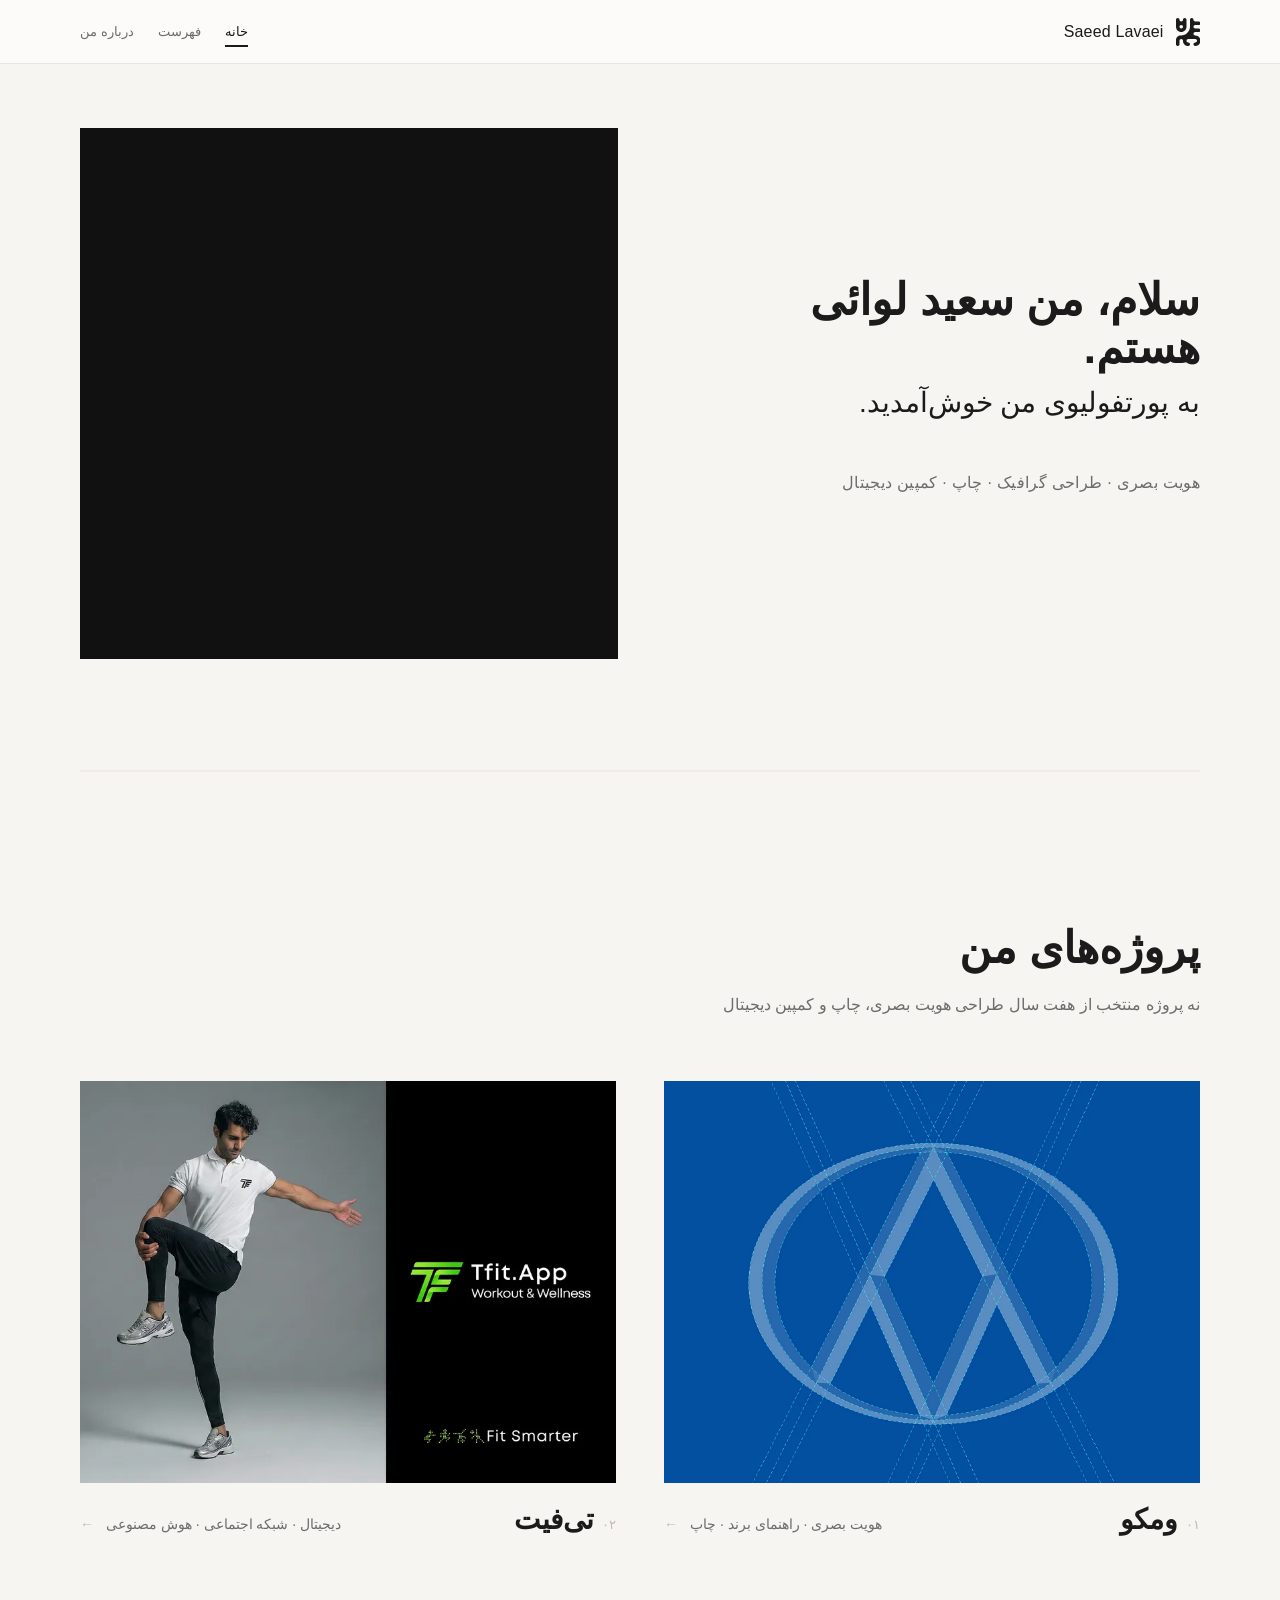
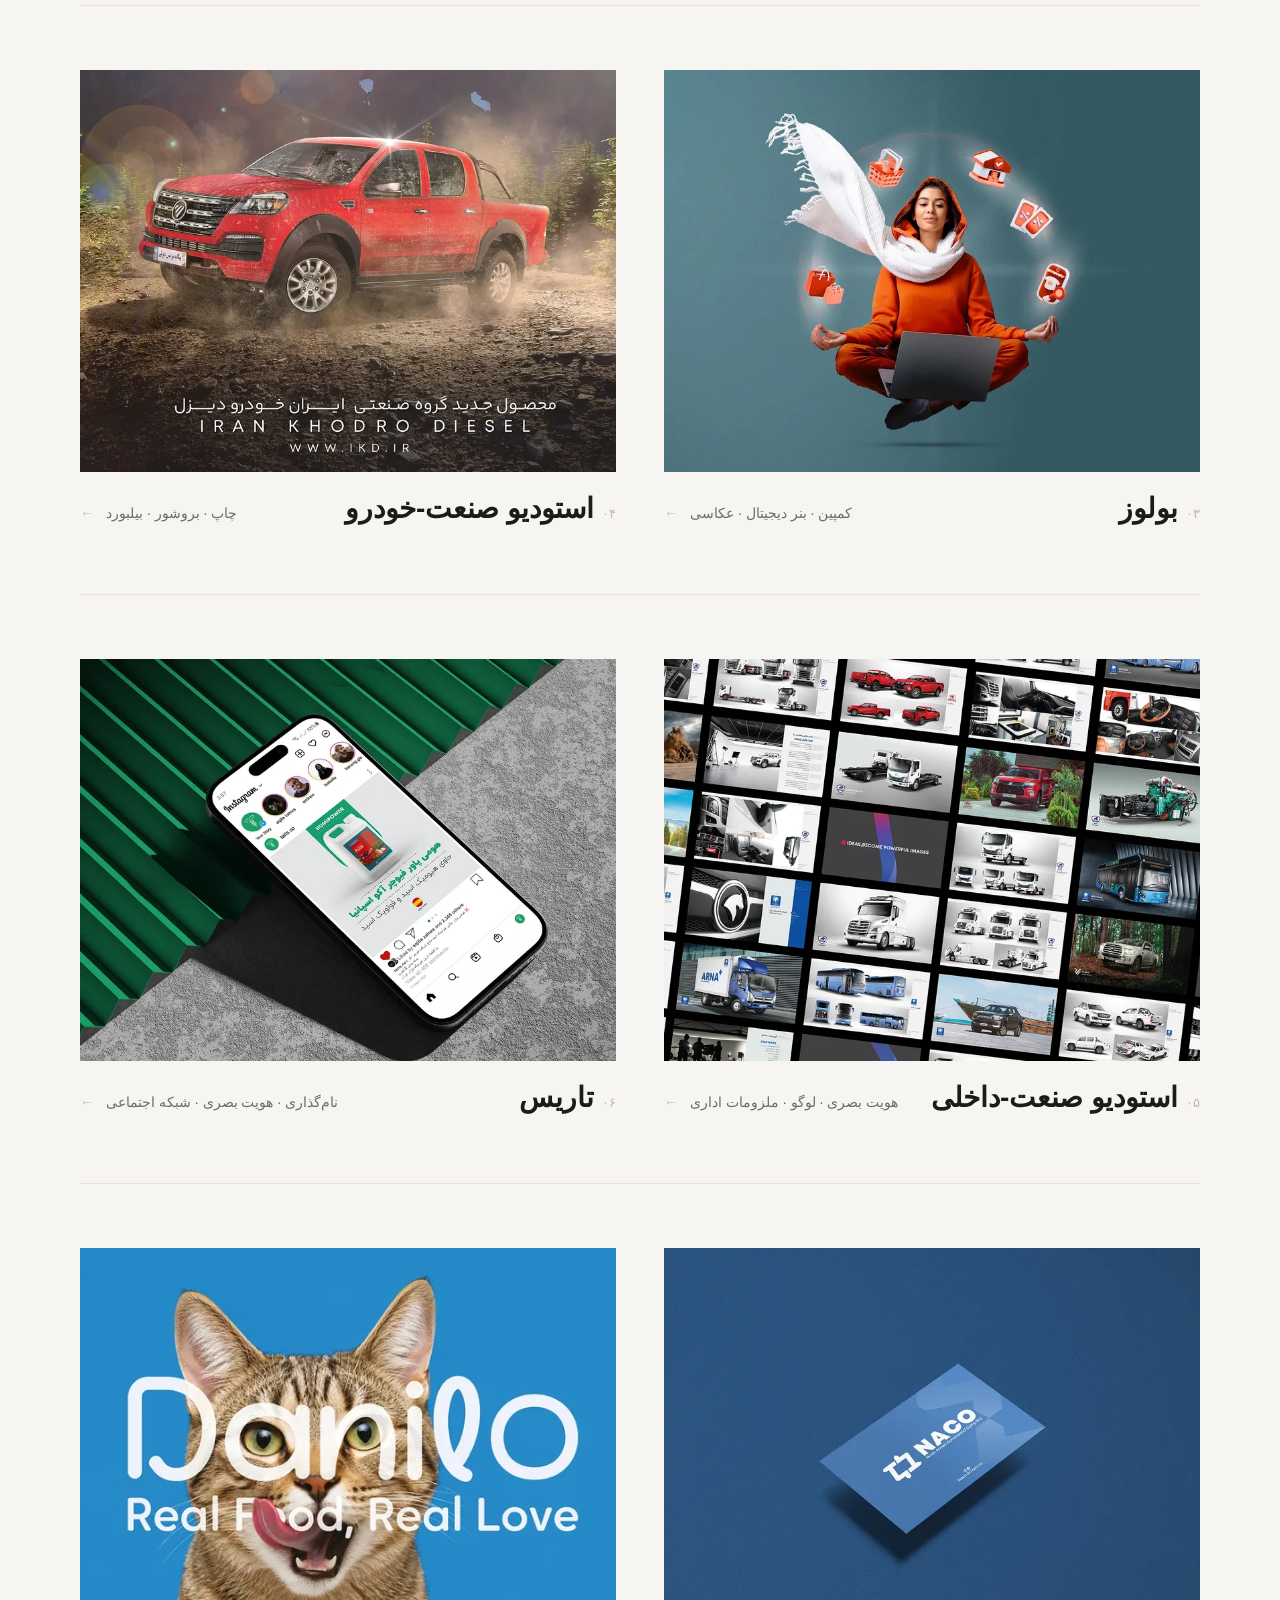
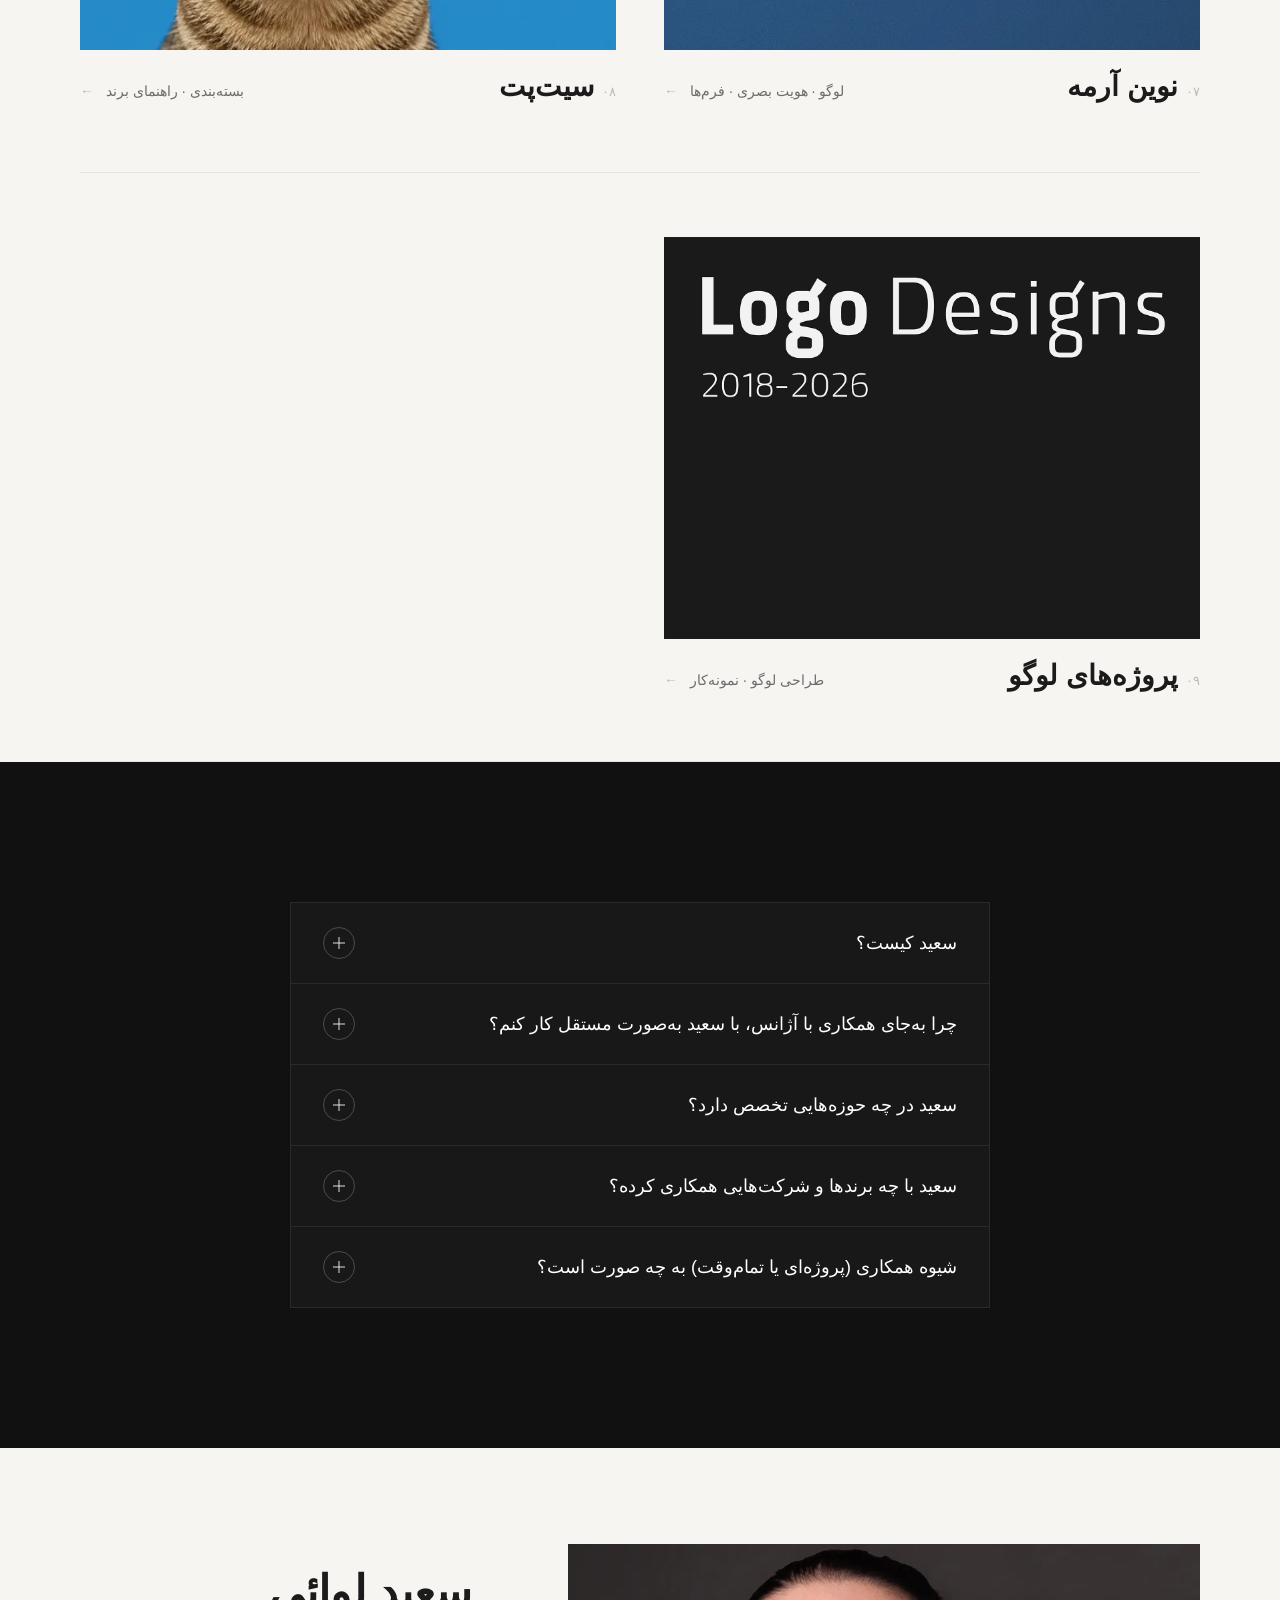
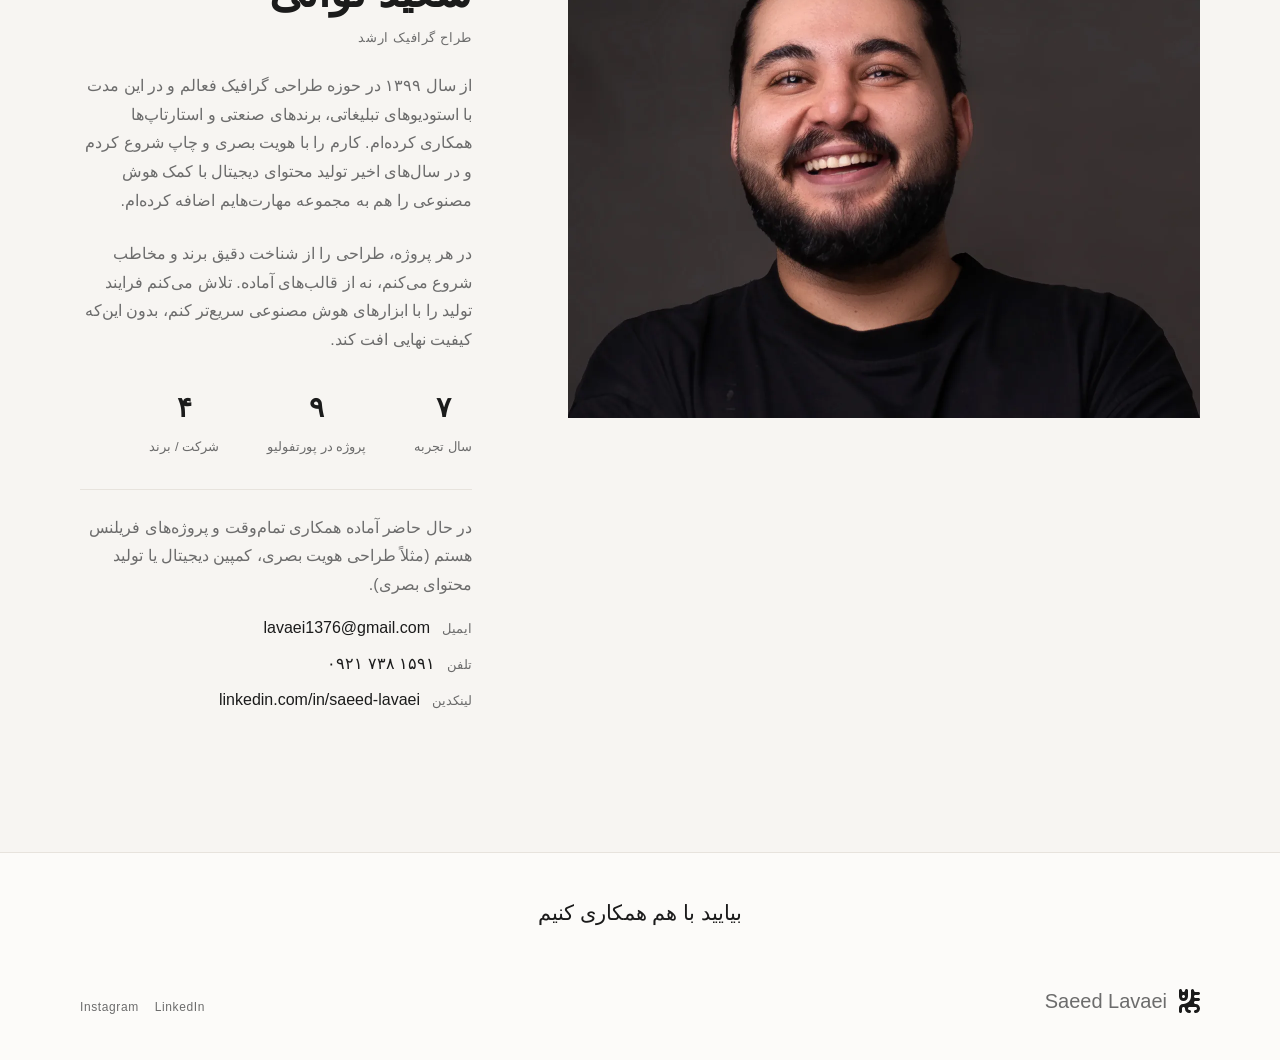
==== commit 9c60aa7b: "Fix Hero spacing (headline/welcome/keywords hierarchy), About photo alignment (gap moved below photo" ====
--- a/index.html
+++ b/index.html
@@ -24,7 +24,8 @@
     </div>
 
     <div class="hero__content-col">
-      <h1 class="hero__greeting" data-reveal>سلام، من سعید لوائی هستم.<br>به پورتفولیوی من خوش‌آمدید.</h1>
+      <h1 class="hero__greeting" data-reveal>سلام، من سعید لوائی هستم.</h1>
+      <p class="hero__welcome" data-reveal>به پورتفولیوی من خوش‌آمدید.</p>
       <p class="hero__keywords" data-reveal>هویت بصری · طراحی گرافیک · چاپ · کمپین دیجیتال</p>
     </div>
   </div>
@@ -136,9 +137,6 @@
   <div class="about__inner">
 
     <div class="about__content-col">
-      <p class="hero__eyebrow" data-reveal>درباره و تماس</p>
-      <div class="hero__deco-line" data-reveal></div>
-
       <h2 class="hero__name" data-reveal>سعید لوائی</h2>
       <p class="hero__eyebrow" data-reveal>طراح گرافیک ارشد</p>
 
--- a/styles.css
+++ b/styles.css
@@ -296,7 +296,8 @@
 }
 .hero__name { font-size: var(--fs-display); font-weight: var(--fw-bold); line-height: var(--lh-tight); margin: 0; }
 .hero__greeting { max-width: 540px; font-size: var(--fs-h1); font-weight: var(--fw-bold); line-height: var(--lh-tight); margin: 0; }
-.hero__keywords { margin-top: var(--sp-4); font-size: var(--fs-body); color: var(--color-text-secondary); letter-spacing: 0.02em; }
+.hero__welcome { margin-top: var(--sp-4); font-size: var(--fs-h2); font-weight: var(--fw-medium); color: var(--color-text-primary); line-height: var(--lh-tight); }
+.hero__keywords { margin-top: var(--sp-5); font-size: var(--fs-body); color: var(--color-text-secondary); letter-spacing: 0.02em; }
 .hero__eyebrow { margin-top: var(--sp-3); font-size: var(--fs-caption); font-weight: var(--fw-medium); color: var(--color-text-secondary); letter-spacing: 0.05em; }
 .hero__deco-line { width: 100%; max-width: 220px; height: 1px; background: var(--color-border); margin: var(--sp-3) 0 0 auto; }
 .hero__bio { margin-top: var(--sp-5); max-width: 460px; font-size: var(--fs-body); line-height: var(--lh-loose); color: var(--color-text-secondary); }
@@ -329,7 +330,7 @@
   .hero__grid { grid-template-columns: 1fr; height: auto; padding-inline: 0; padding-block: var(--sp-6); }
   .hero__illu-col { height: 320px; margin: 0 var(--sp-5); }
   .hero__content-col { text-align: center; align-items: center; padding: var(--sp-7) var(--sp-5) 0; }
-  .hero__greeting, .hero__deco-line, .hero__bio, .hero__rule, .hero__stats { margin-inline: auto; }
+  .hero__greeting, .hero__welcome, .hero__deco-line, .hero__bio, .hero__rule, .hero__stats { margin-inline: auto; }
   .nav__links { display: none; }
   :root { --margin-x: 24px; }
 }
@@ -688,7 +689,7 @@
   display: grid;
   grid-template-columns: 1fr 632px;
   column-gap: var(--sp-9);
-  align-items: end;
+  align-items: start;
   direction: ltr;
 }
 .about__content-col { direction: rtl; text-align: right; }
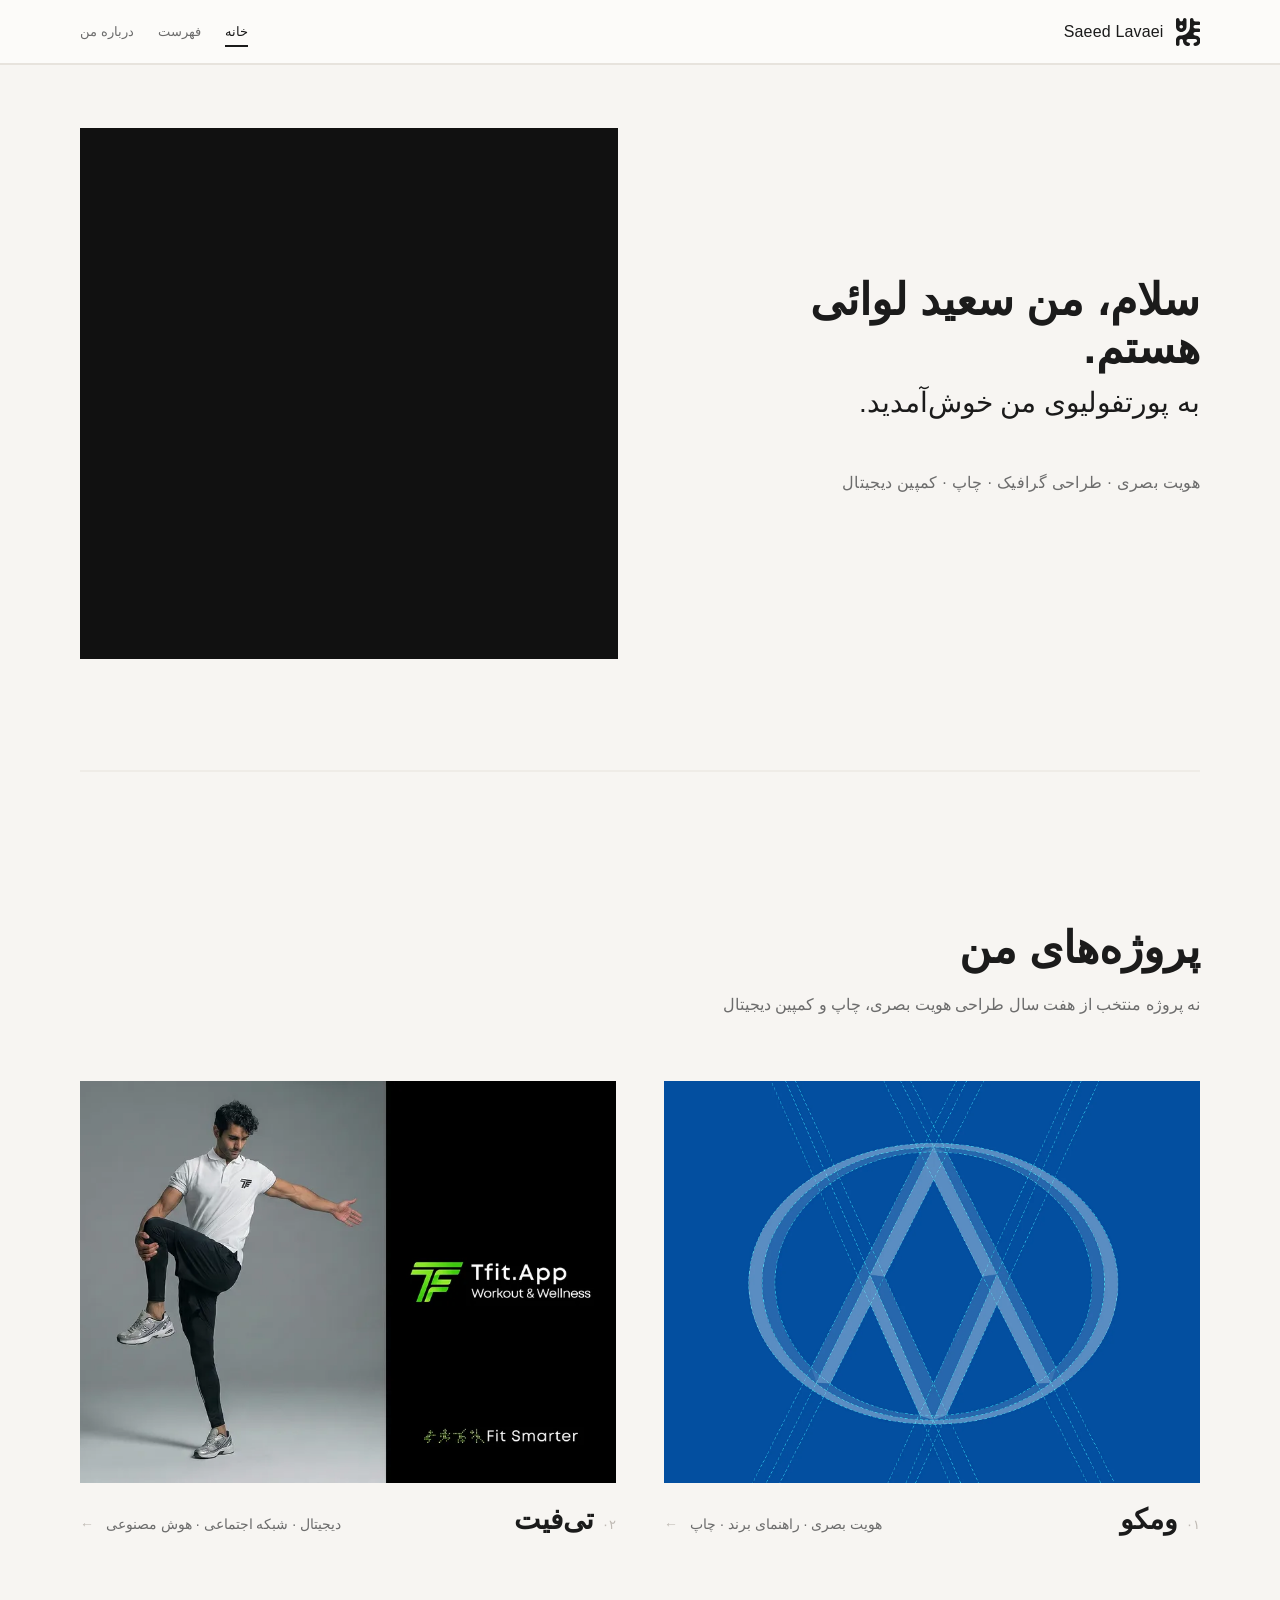
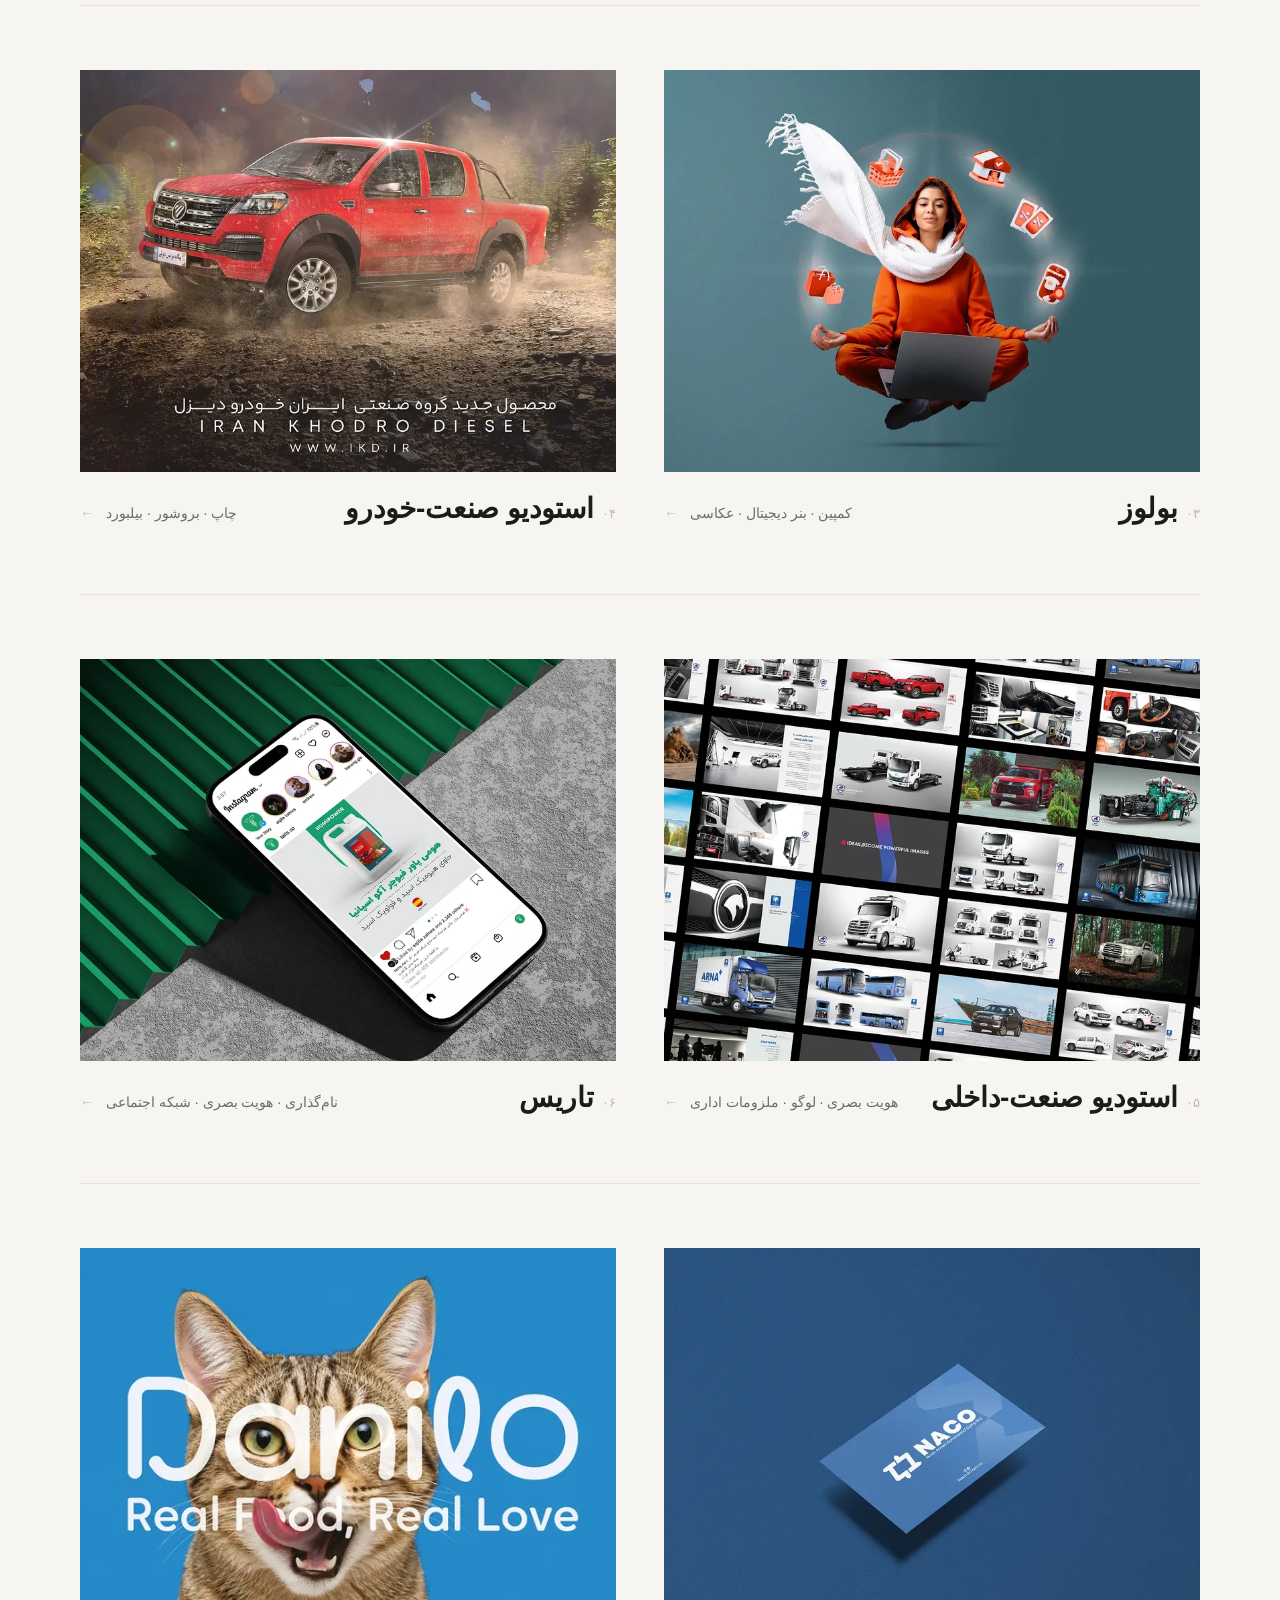
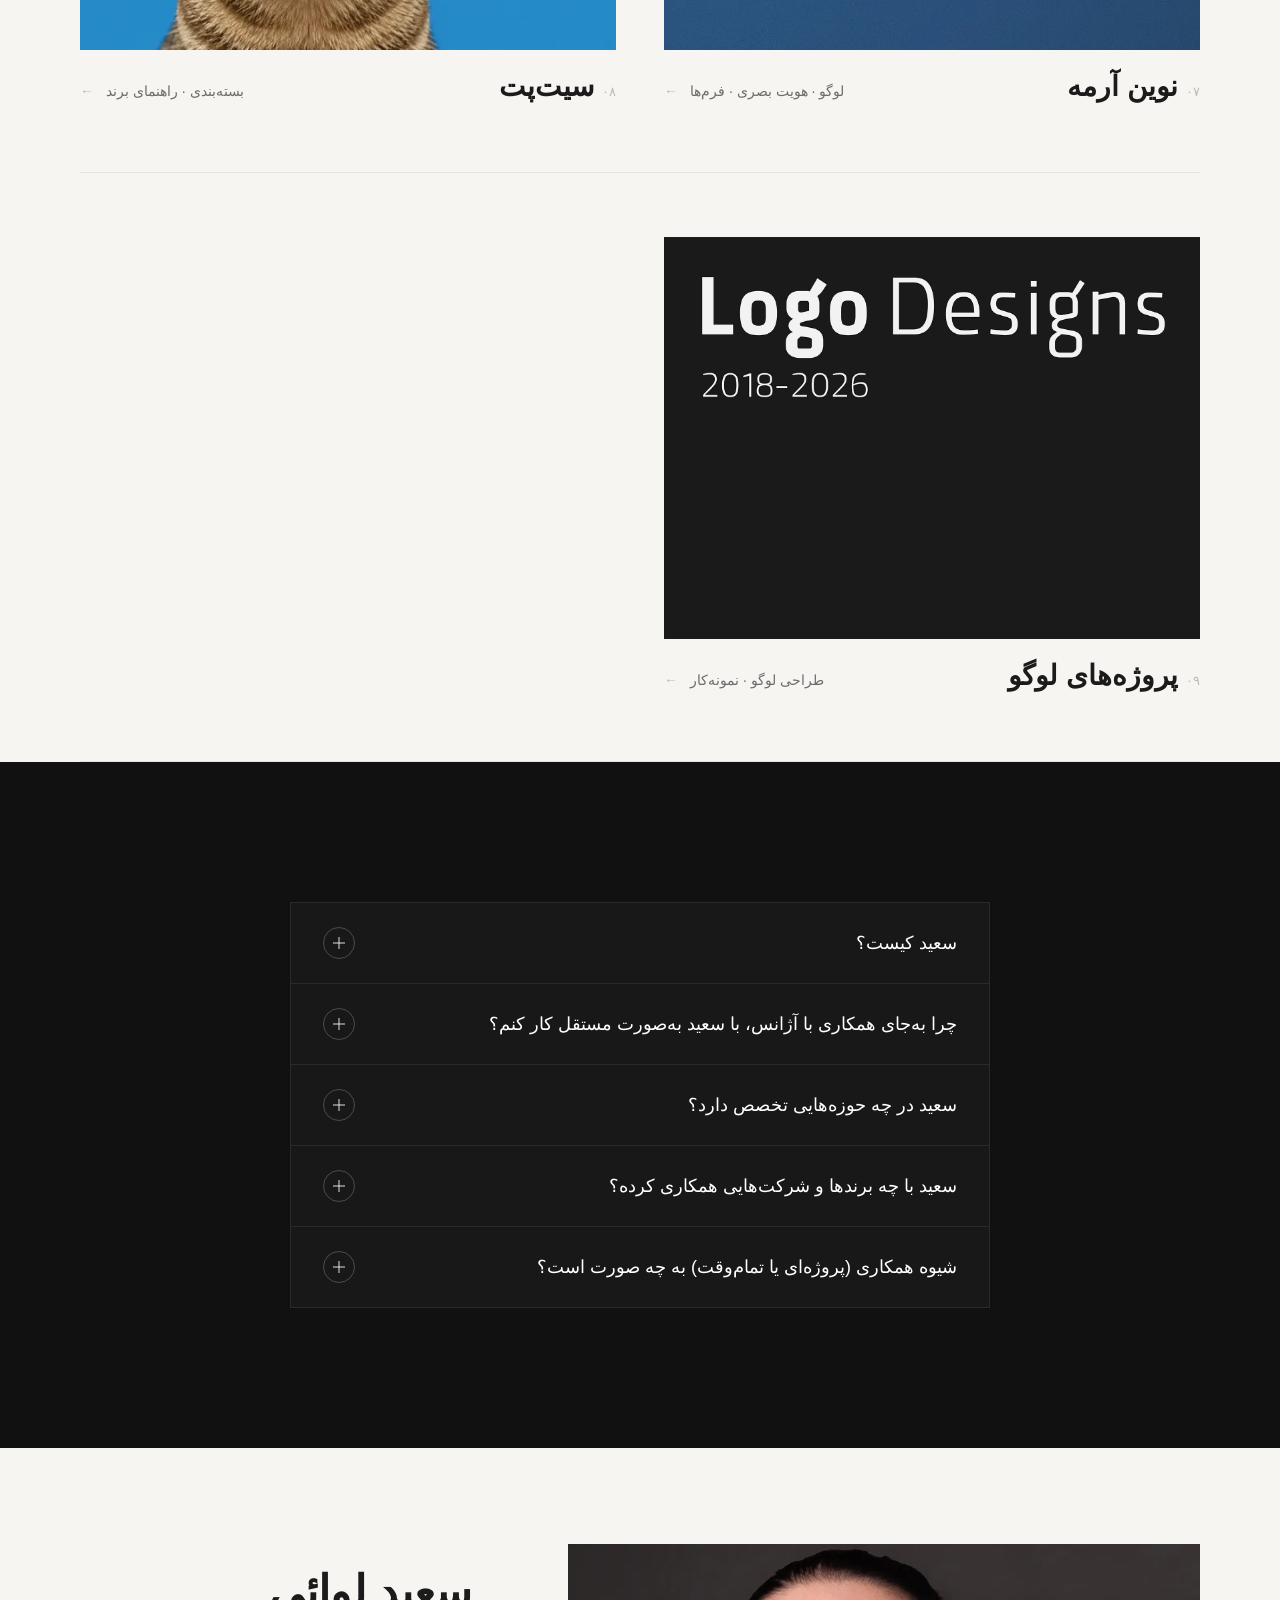
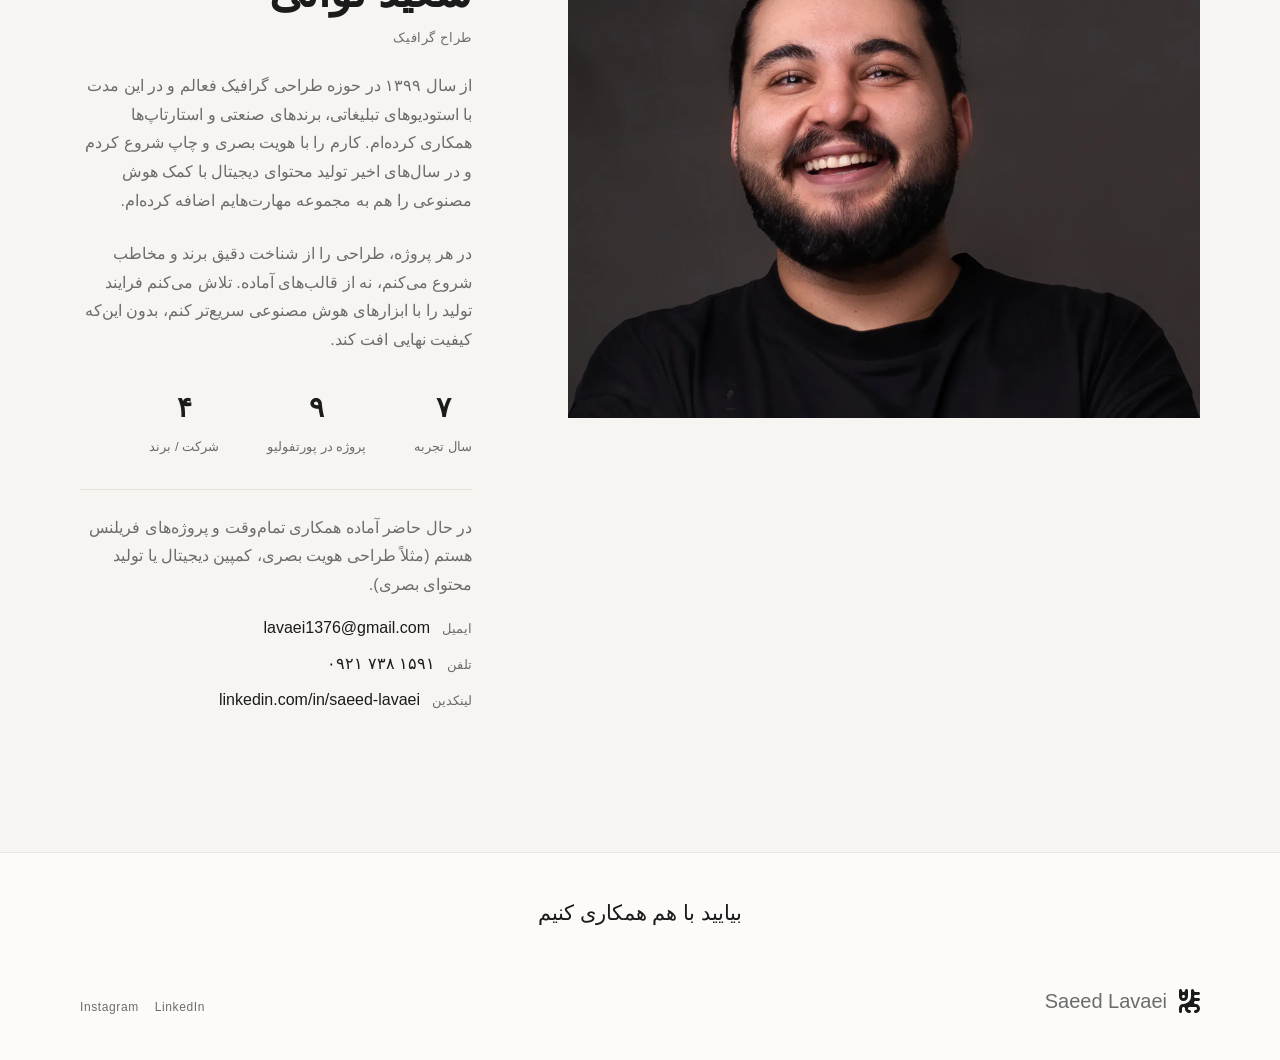
==== commit 86c7dea2: "Update portfolio title from "Senior Graphic Designer" to "Graphic Designer" sitewide" ====
--- a/index.html
+++ b/index.html
@@ -3,8 +3,8 @@
 <head>
 <meta charset="UTF-8">
 <meta name="viewport" content="width=device-width, initial-scale=1.0">
-<title>سعید لوائی — طراح گرافیک ارشد</title>
-<meta name="description" content="پورتفولیوی سعید لوائی، طراح گرافیک ارشد — هویت بصری، چاپ و طراحی دیجیتال">
+<title>سعید لوائی — طراح گرافیک</title>
+<meta name="description" content="پورتفولیوی سعید لوائی، طراح گرافیک — هویت بصری، چاپ و طراحی دیجیتال">
 <link rel="stylesheet" href="styles.css">
 <link rel="icon" type="image/svg+xml" href="assets/img/favicon.svg">
 <link rel="alternate icon" href="assets/img/favicon.ico">
@@ -72,7 +72,7 @@
       </button>
       <div class="faq__answer-wrap">
         <div class="faq__answer-inner">
-          <p class="faq__answer">طراح گرافیک ارشدی با هفت سال تجربه در تهران هستم. کارم از طراحی لوگو و هویت بصری شروع می‌شود و تا کمپین‌های دیجیتال و تولید محتوای بصری با کمک هوش مصنوعی ادامه دارد.</p>
+          <p class="faq__answer">طراح گرافیکی با هفت سال تجربه در تهران هستم. کارم از طراحی لوگو و هویت بصری شروع می‌شود و تا کمپین‌های دیجیتال و تولید محتوای بصری با کمک هوش مصنوعی ادامه دارد.</p>
         </div>
       </div>
     </div>
@@ -138,7 +138,7 @@
 
     <div class="about__content-col">
       <h2 class="hero__name" data-reveal>سعید لوائی</h2>
-      <p class="hero__eyebrow" data-reveal>طراح گرافیک ارشد</p>
+      <p class="hero__eyebrow" data-reveal>طراح گرافیک</p>
 
       <p class="about__text about__text--first" data-reveal>از سال ۱۳۹۹ در حوزه طراحی گرافیک فعالم و در این مدت با استودیوهای تبلیغاتی، برندهای صنعتی و استارتاپ‌ها همکاری کرده‌ام. کارم را با هویت بصری و چاپ شروع کردم و در سال‌های اخیر تولید محتوای دیجیتال با کمک هوش مصنوعی را هم به مجموعه مهارت‌هایم اضافه کرده‌ام.</p>
 
--- a/styles.css
+++ b/styles.css
@@ -218,6 +218,61 @@
 }
 .nav__links a.is-active { color: var(--color-text-primary); }
 
+/* --- Mobile nav: hamburger toggle + dropdown panel (NEW) ---
+   .nav__links is hidden below 900px (see mobile block further down);
+   this button takes its place in the same physical slot. Panel drops
+   from directly under the fixed nav, sharing the same surface/border
+   language as the nav bar itself so it reads as one continuous piece
+   of chrome rather than a separate floating element. */
+.nav__toggle {
+  display: none;
+  flex-direction: column;
+  justify-content: center;
+  align-items: center;
+  gap: 5px;
+  width: 44px;
+  height: 44px;
+  padding: 0;
+  background: none;
+  border: none;
+  cursor: pointer;
+}
+.nav__toggle-bar {
+  display: block;
+  width: 20px;
+  height: 2px;
+  background: var(--color-text-primary);
+  transition: transform var(--dur-fast) var(--ease-out), opacity var(--dur-fast) var(--ease-out);
+}
+.nav.is-menu-open .nav__toggle-bar:nth-child(1) { transform: translateY(7px) rotate(45deg); }
+.nav.is-menu-open .nav__toggle-bar:nth-child(2) { opacity: 0; }
+.nav.is-menu-open .nav__toggle-bar:nth-child(3) { transform: translateY(-7px) rotate(-45deg); }
+
+.nav__mobile-menu {
+  position: fixed;
+  top: var(--nav-h);
+  inset-inline: 0;
+  background: var(--color-surface);
+  border-bottom: 1px solid var(--color-border);
+  max-height: 0;
+  overflow: hidden;
+  transition: max-height var(--dur-base) var(--ease-out);
+  z-index: 99;
+}
+.nav.is-menu-open .nav__mobile-menu { max-height: 260px; }
+.nav__mobile-links { list-style: none; margin: 0; padding: 0 var(--sp-5); direction: rtl; }
+.nav__mobile-links li { border-bottom: 1px solid var(--color-border); }
+.nav__mobile-links li:last-child { border-bottom: none; }
+.nav__mobile-links a {
+  display: block;
+  padding: var(--sp-4) var(--sp-1);
+  font-size: var(--fs-body-lg);
+  font-weight: var(--fw-medium);
+  color: var(--color-text-primary);
+  text-align: right;
+}
+.nav__mobile-links a.is-active { color: var(--color-text-secondary); }
+
 /* =========================================================
    SECTION DIVIDER — breathing room between major sections.
    Ghost-number wayfinding variant removed (was unused, tied
@@ -332,6 +387,7 @@
   .hero__content-col { text-align: center; align-items: center; padding: var(--sp-7) var(--sp-5) 0; }
   .hero__greeting, .hero__welcome, .hero__deco-line, .hero__bio, .hero__rule, .hero__stats { margin-inline: auto; }
   .nav__links { display: none; }
+  .nav__toggle { display: flex; }
   :root { --margin-x: 24px; }
 }
 
@@ -541,7 +597,24 @@
   .index-intro__title { font-size: 2.25rem; }
   .index-row { grid-template-columns: 1fr; gap: var(--sp-6); padding-block: var(--sp-6); }
   .index-row--single .index-item { grid-column: 1; }
-  .index-item__cats { display: none; } /* full mobile pass reintroduces this — Stage 7 */
+  /* Categories reintroduced (full mobile pass) — desktop's single-row
+     flex (name / cats / arrow, space-between) is too cramped at this
+     width, so name+arrow keep their row and categories wrap onto a
+     second line below, spanning full width regardless of DOM order. */
+  .index-item__meta {
+    display: grid;
+    grid-template-columns: 1fr auto;
+    grid-template-areas: "name arrow" "cats cats";
+    row-gap: var(--sp-2);
+  }
+  .index-item__name-block { grid-area: name; }
+  .index-item__arrow { grid-area: arrow; }
+  .index-item__cats {
+    grid-area: cats;
+    display: block;
+    text-align: right;
+    justify-content: normal;
+  }
 }
 
 /* =========================================================
@@ -811,7 +884,11 @@
 @media (max-width: 900px) {
   .case-gallery__row--pair,
   .case-gallery__row--asym { grid-template-columns: 1fr; }
-  .case-gallery__cell--banner { aspect-ratio: 16 / 9; }
+  /* Banner cells keep their native 4:1 ratio on mobile too — these
+     GIF exports have text and logo elements near the left/right
+     edges (see Boolooz Black Friday), so cropping to 16:9 here was
+     cutting real content off both sides. Full-width-but-short reads
+     better than cropped. */
 }
 
 .case-gallery__auto-chip { position: absolute; top: var(--sp-3); left: var(--sp-3); z-index: 2; font-size: var(--fs-tiny); font-weight: var(--fw-medium); letter-spacing: 0.05em; color: var(--color-text-secondary); background: var(--color-surface); border: 1px solid var(--color-border); border-radius: 999px; padding: 3px var(--sp-2); }
@@ -1046,6 +1123,31 @@
   .case-caption { text-align: center; }
   .case-related__grid { grid-template-columns: 1fr; }
   .case-categories__grid { grid-template-columns: 1fr; }
+  /* Touch targets: 36px arrows and 5px dots are fine for a mouse
+     cursor but too small to tap reliably. Arrows grow to the 44px
+     floor; dots keep their visual size but gain generous invisible
+     padding so the actual tappable area meets the same floor,
+     using a transparent box-shadow to expand the hit area without
+     changing the dot's own layout/spacing. */
+  .case-gallery__arrow { width: 44px; height: 44px; }
+  .case-gallery__arrow svg { width: 20px; height: 20px; }
+  /* Default 6px gap between 5px dots (11px pitch) is too tight for any
+     real touch hit-zone without adjacent zones overlapping and causing
+     taps to register on the wrong dot — widen the gap first, then give
+     each dot a hit-zone sized to fit the new pitch with a safety margin.
+     box-shadow doesn't expand tappable area (visual only); a ::before
+     sized to the actual box does, since taps within it register on the
+     host span. */
+  .case-gallery__dots { gap: var(--sp-4); }
+  .case-gallery__dots span { position: relative; }
+  .case-gallery__dots span::before {
+    content: "";
+    position: absolute;
+    top: 50%; left: 50%;
+    width: 18px;
+    height: 28px;
+    transform: translate(-50%, -50%);
+  }
 }
 
 /* =========================================================
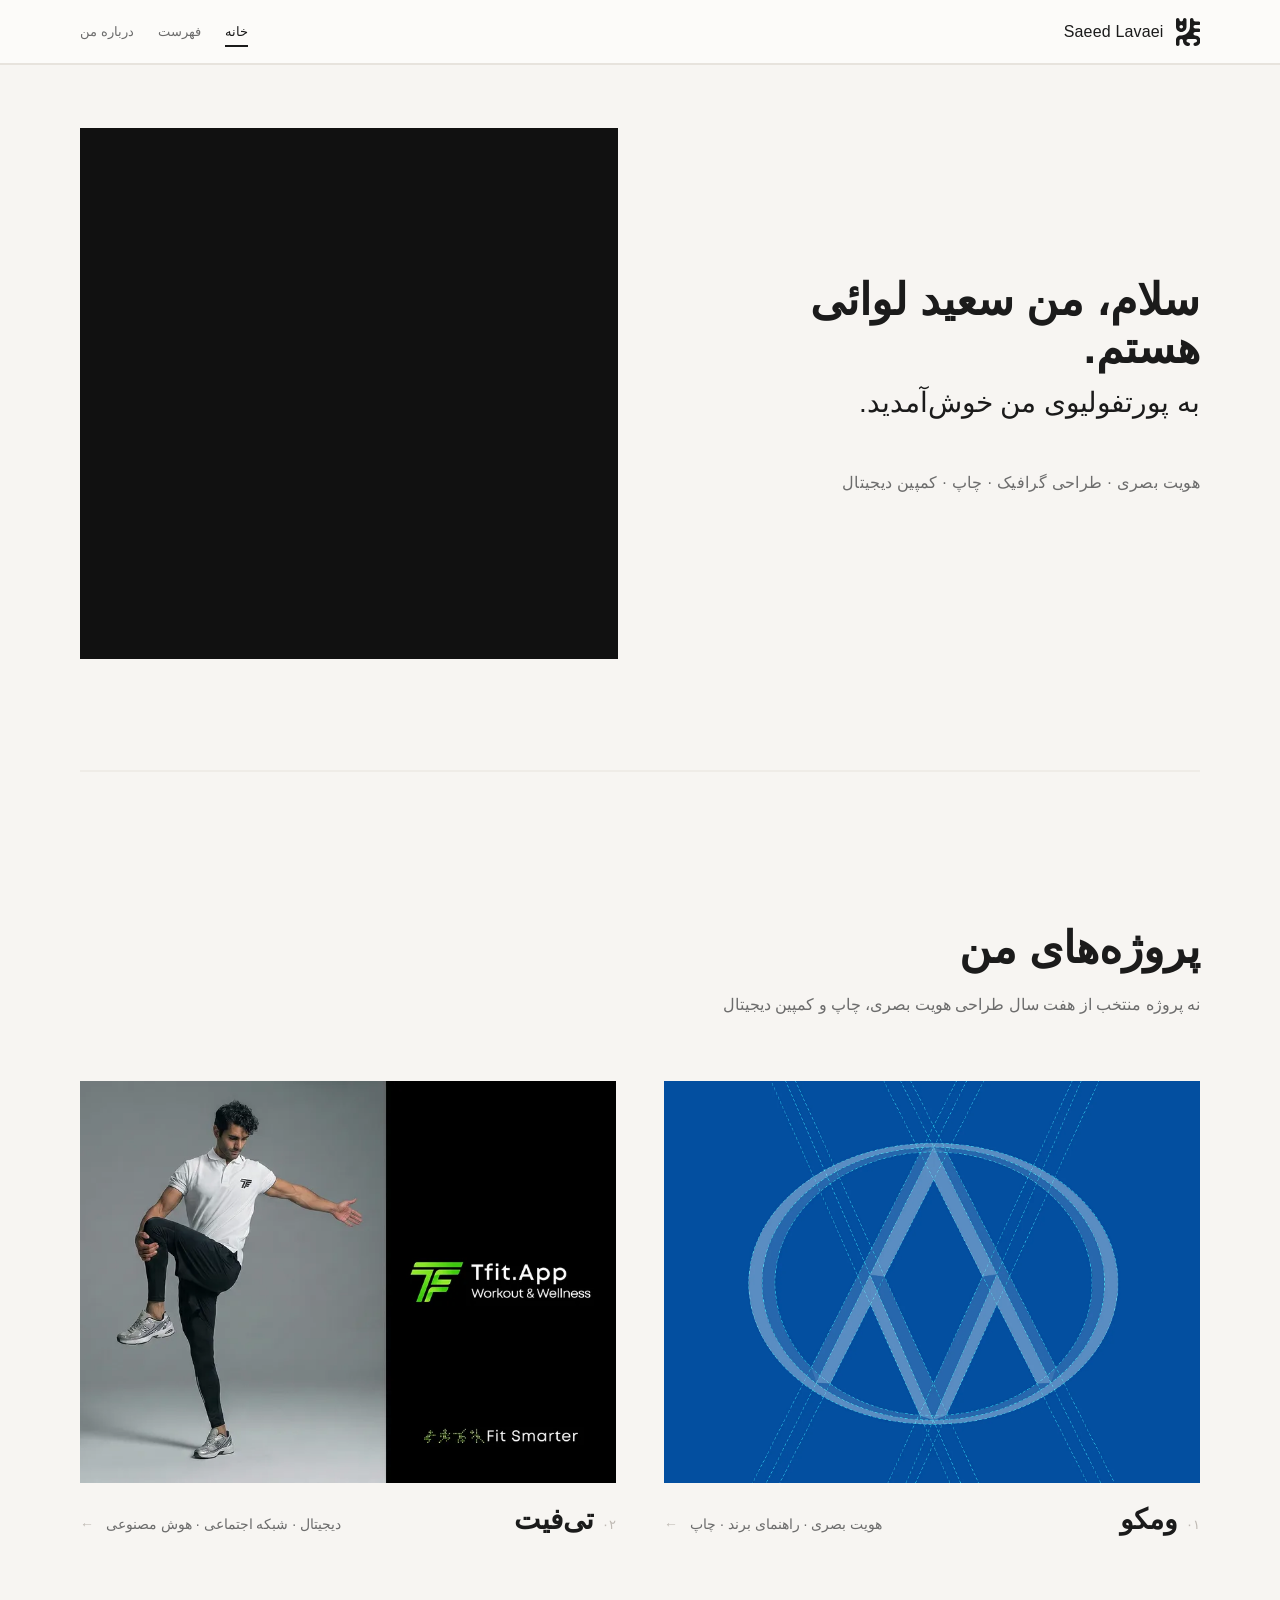
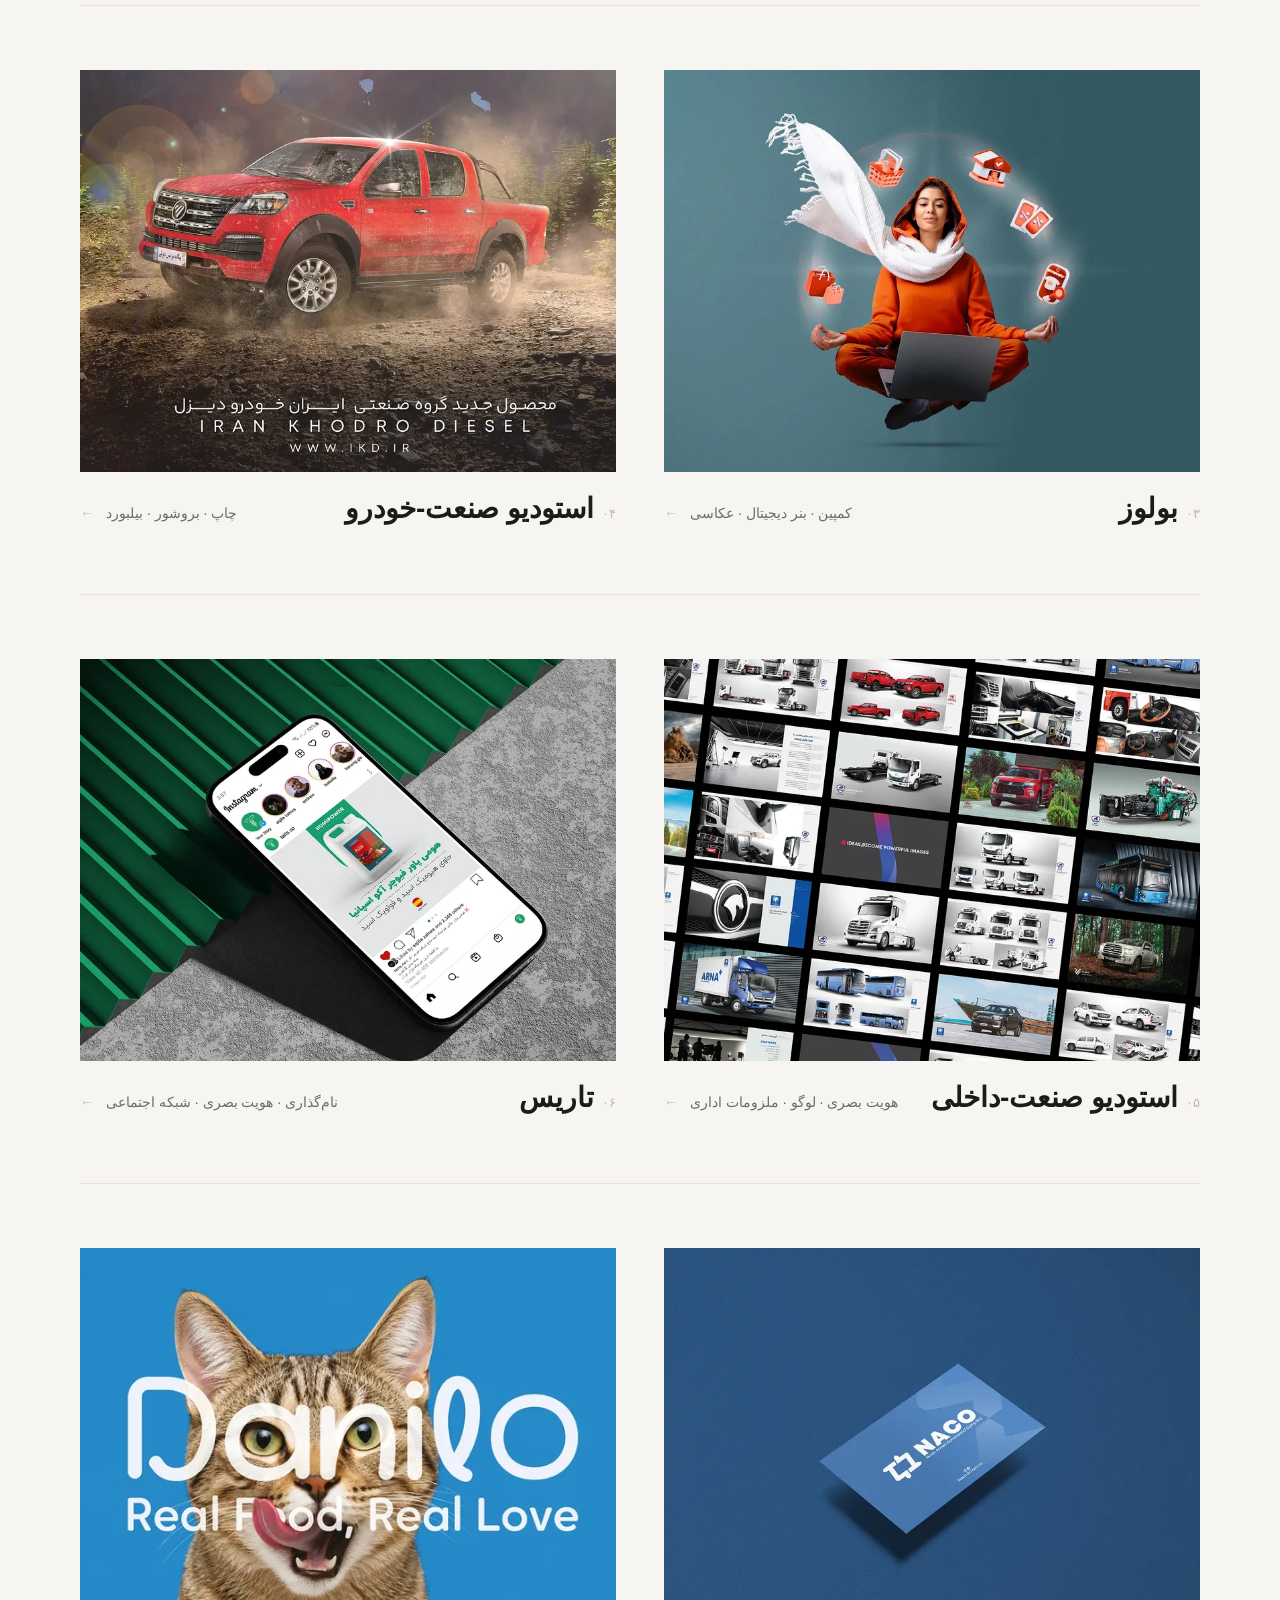
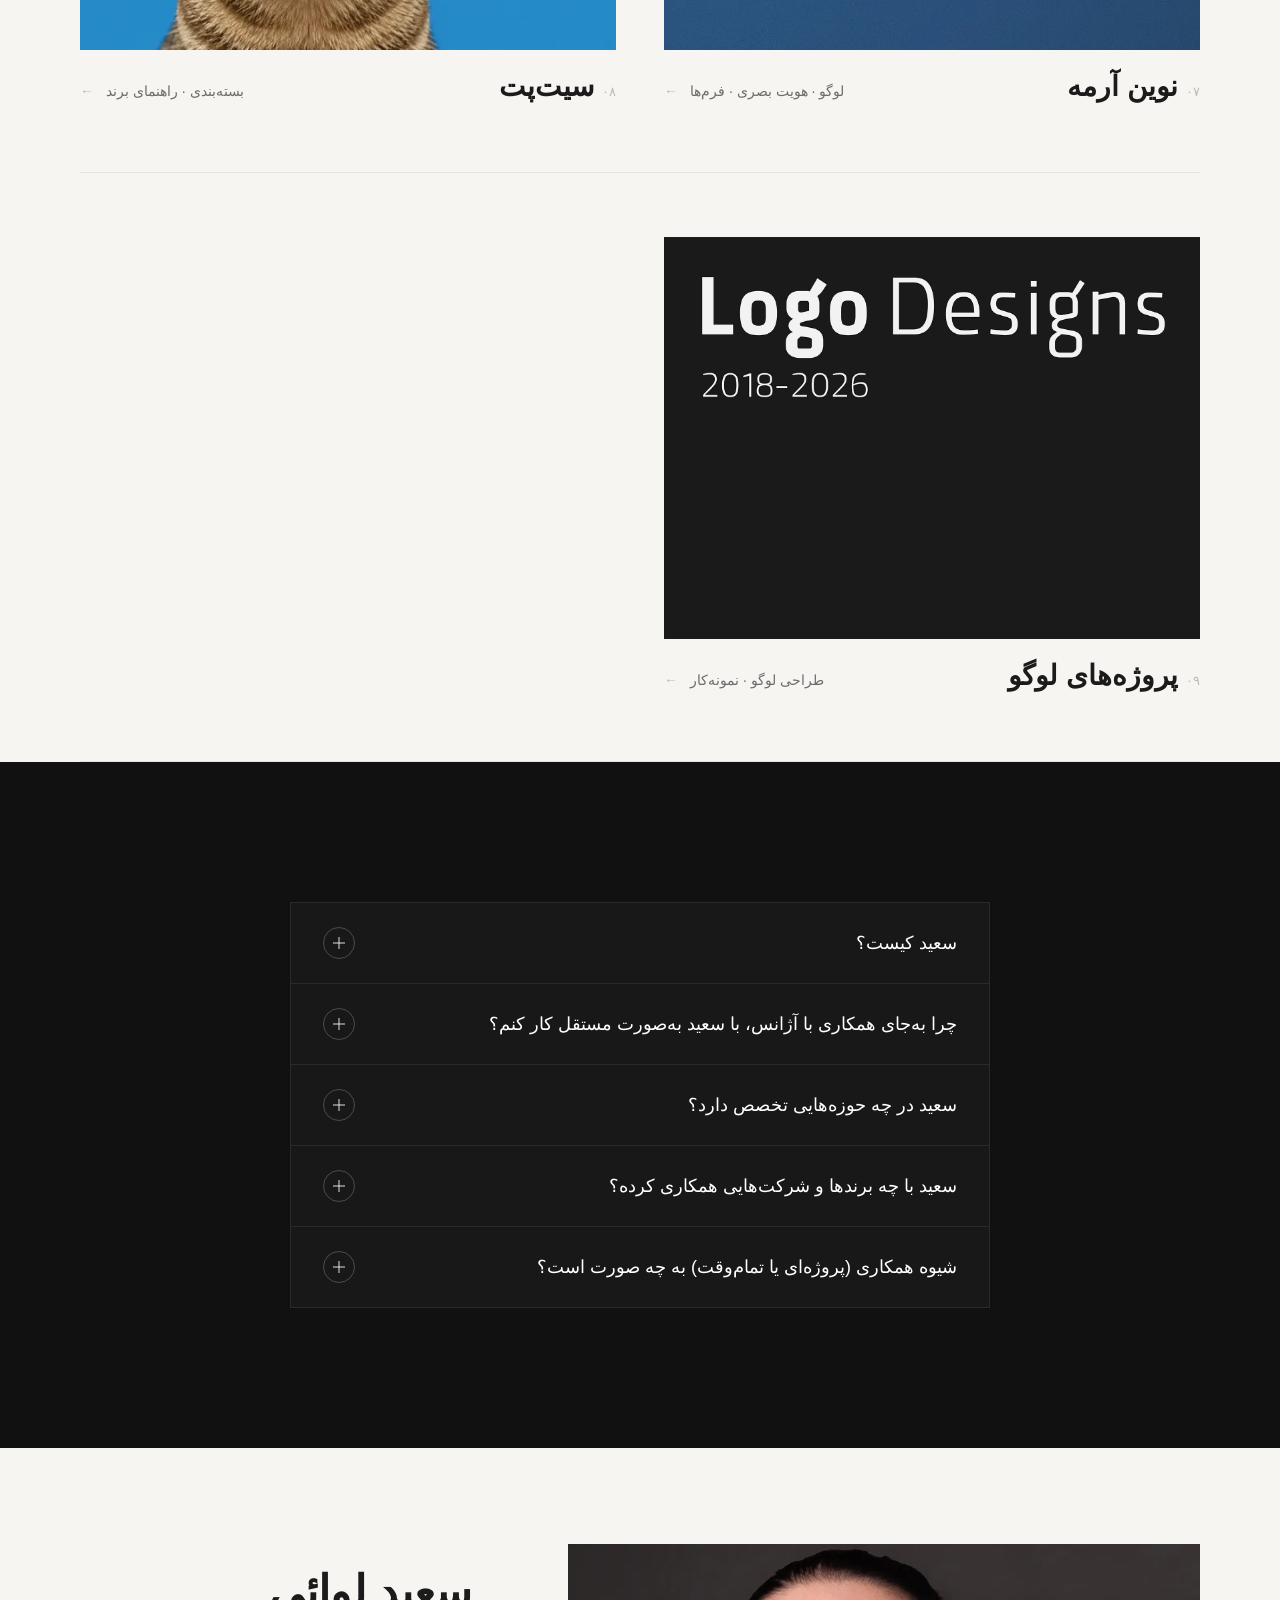
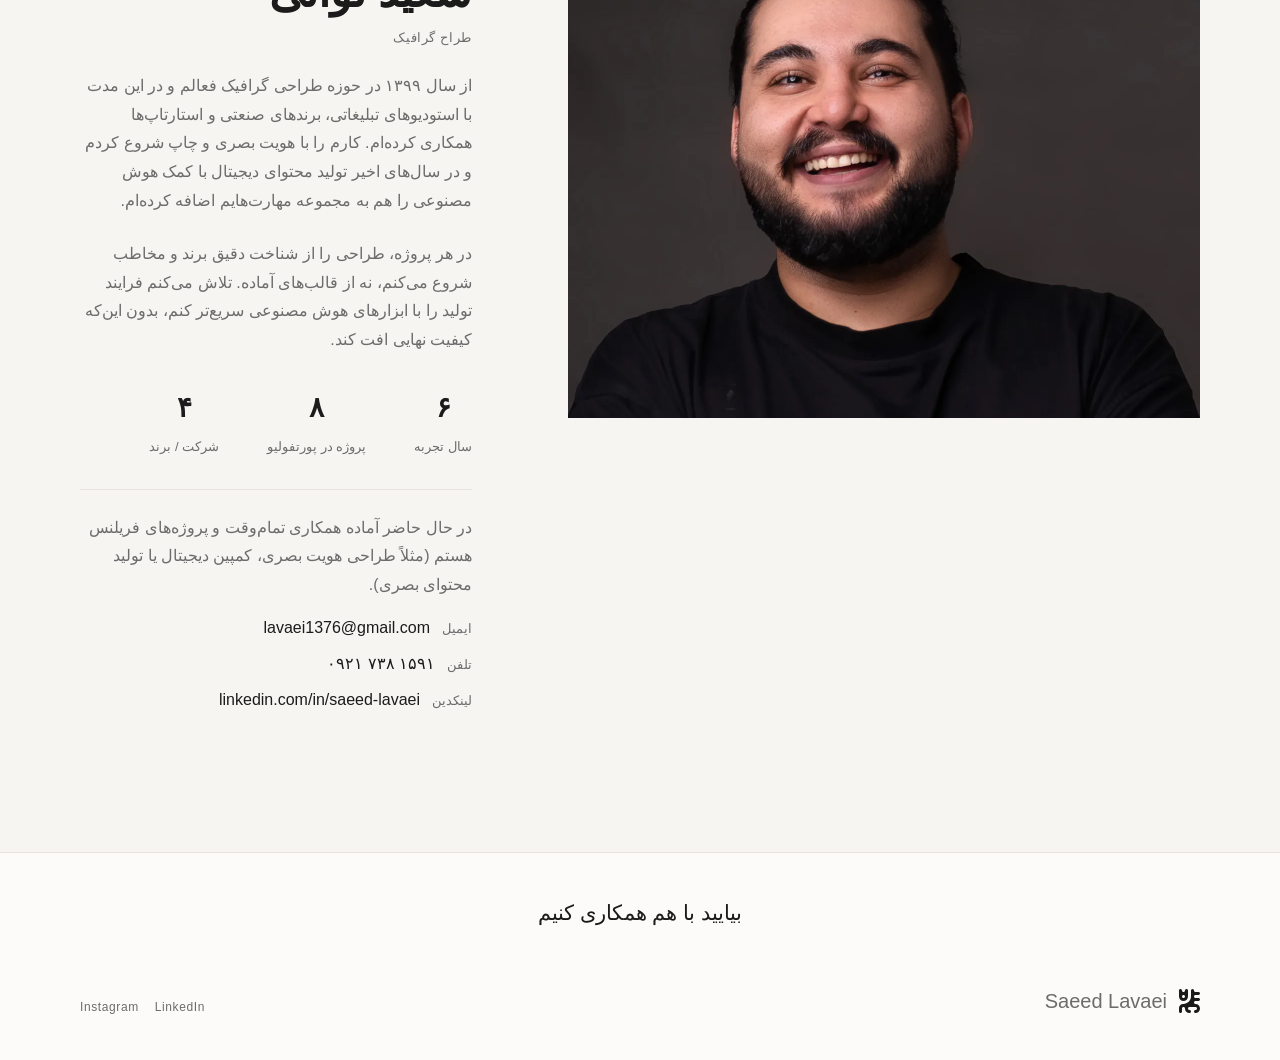
==== commit e6c54652: "Add Open Graph/Twitter meta tags and social preview image sitewide" ====
--- a/index.html
+++ b/index.html
@@ -5,6 +5,18 @@
 <meta name="viewport" content="width=device-width, initial-scale=1.0">
 <title>سعید لوائی — طراح گرافیک</title>
 <meta name="description" content="پورتفولیوی سعید لوائی، طراح گرافیک — هویت بصری، چاپ و طراحی دیجیتال">
+<meta property="og:type" content="website">
+<meta property="og:site_name" content="سعید لوائی">
+<meta property="og:title" content="سعید لوائی — طراح گرافیک">
+<meta property="og:description" content="پورتفولیوی سعید لوائی، طراح گرافیک — هویت بصری، چاپ و طراحی دیجیتال">
+<meta property="og:image" content="https://lavaei1376.github.io/assets/img/og-image.jpg">
+<meta property="og:image:width" content="1200">
+<meta property="og:image:height" content="630">
+<meta property="og:url" content="https://lavaei1376.github.io/">
+<meta name="twitter:card" content="summary_large_image">
+<meta name="twitter:title" content="سعید لوائی — طراح گرافیک">
+<meta name="twitter:description" content="پورتفولیوی سعید لوائی، طراح گرافیک — هویت بصری، چاپ و طراحی دیجیتال">
+<meta name="twitter:image" content="https://lavaei1376.github.io/assets/img/og-image.jpg">
 <link rel="stylesheet" href="styles.css">
 <link rel="icon" type="image/svg+xml" href="assets/img/favicon.svg">
 <link rel="alternate icon" href="assets/img/favicon.ico">
